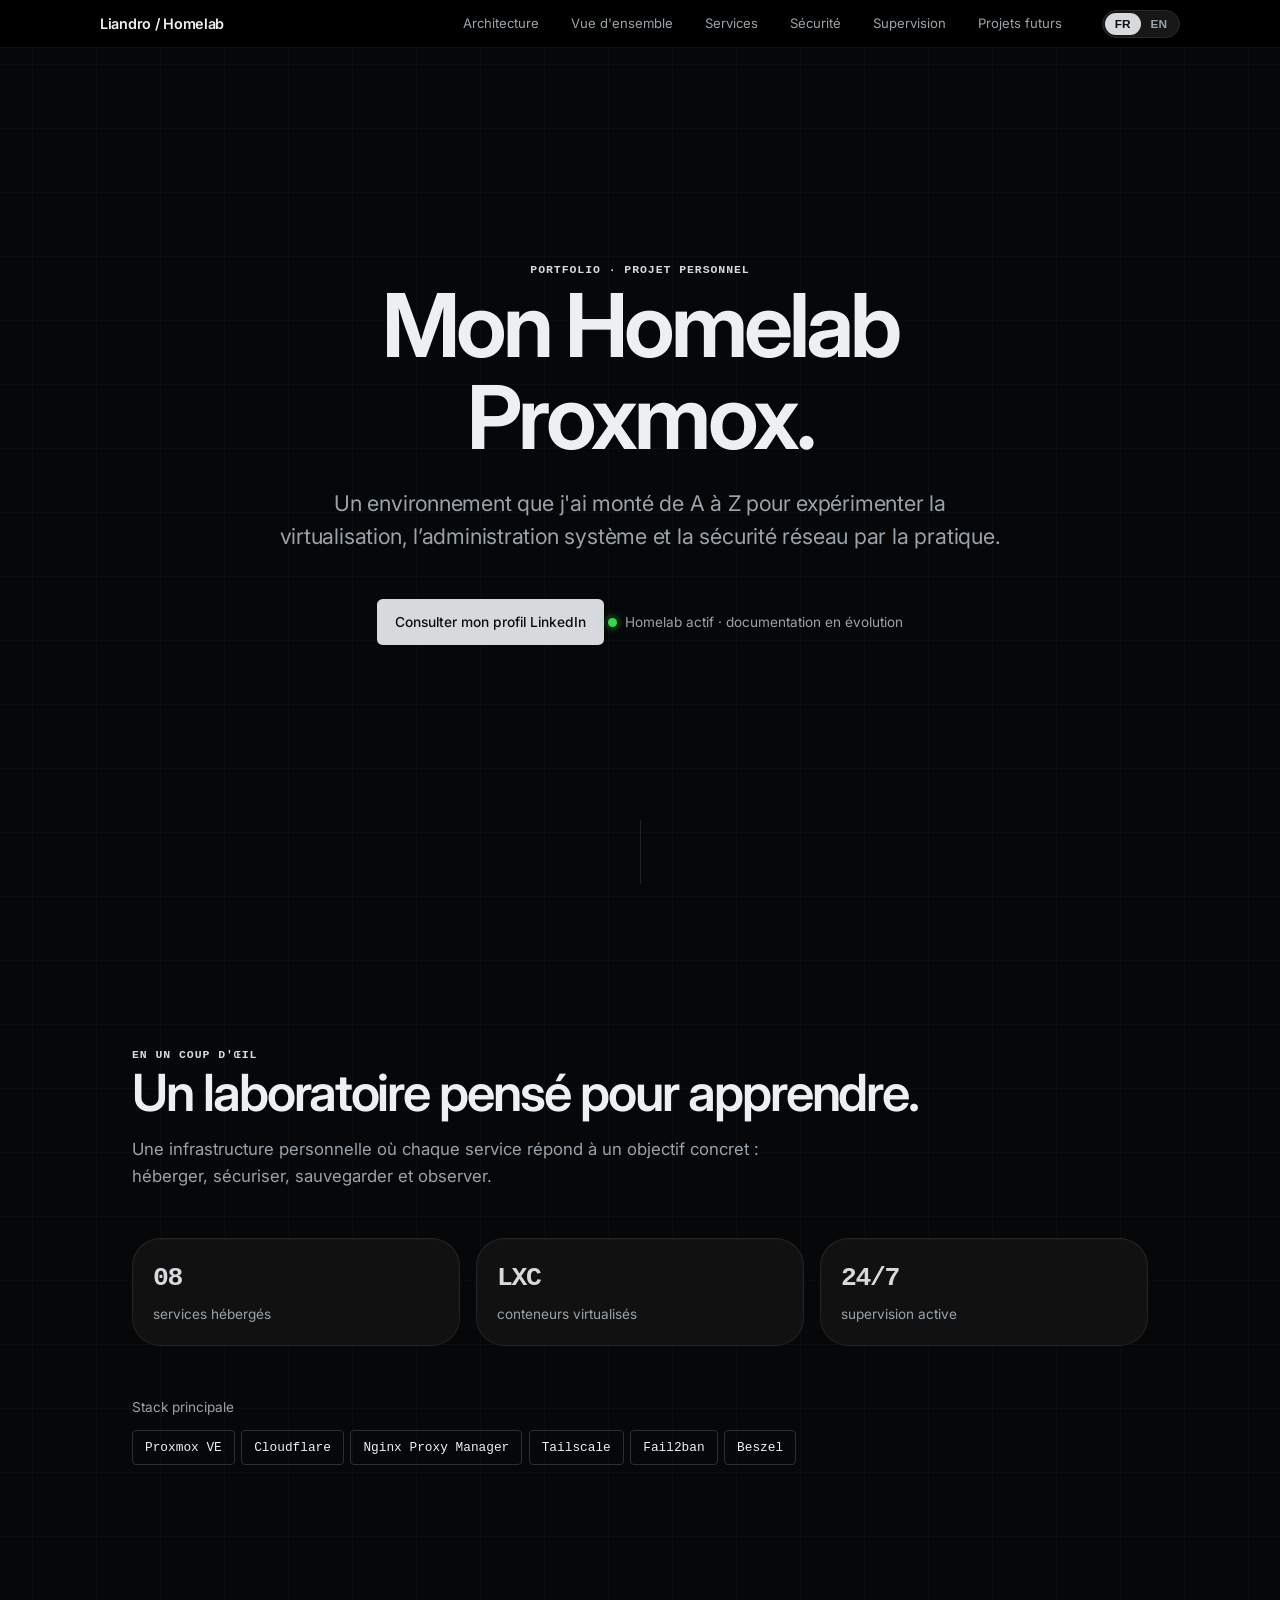
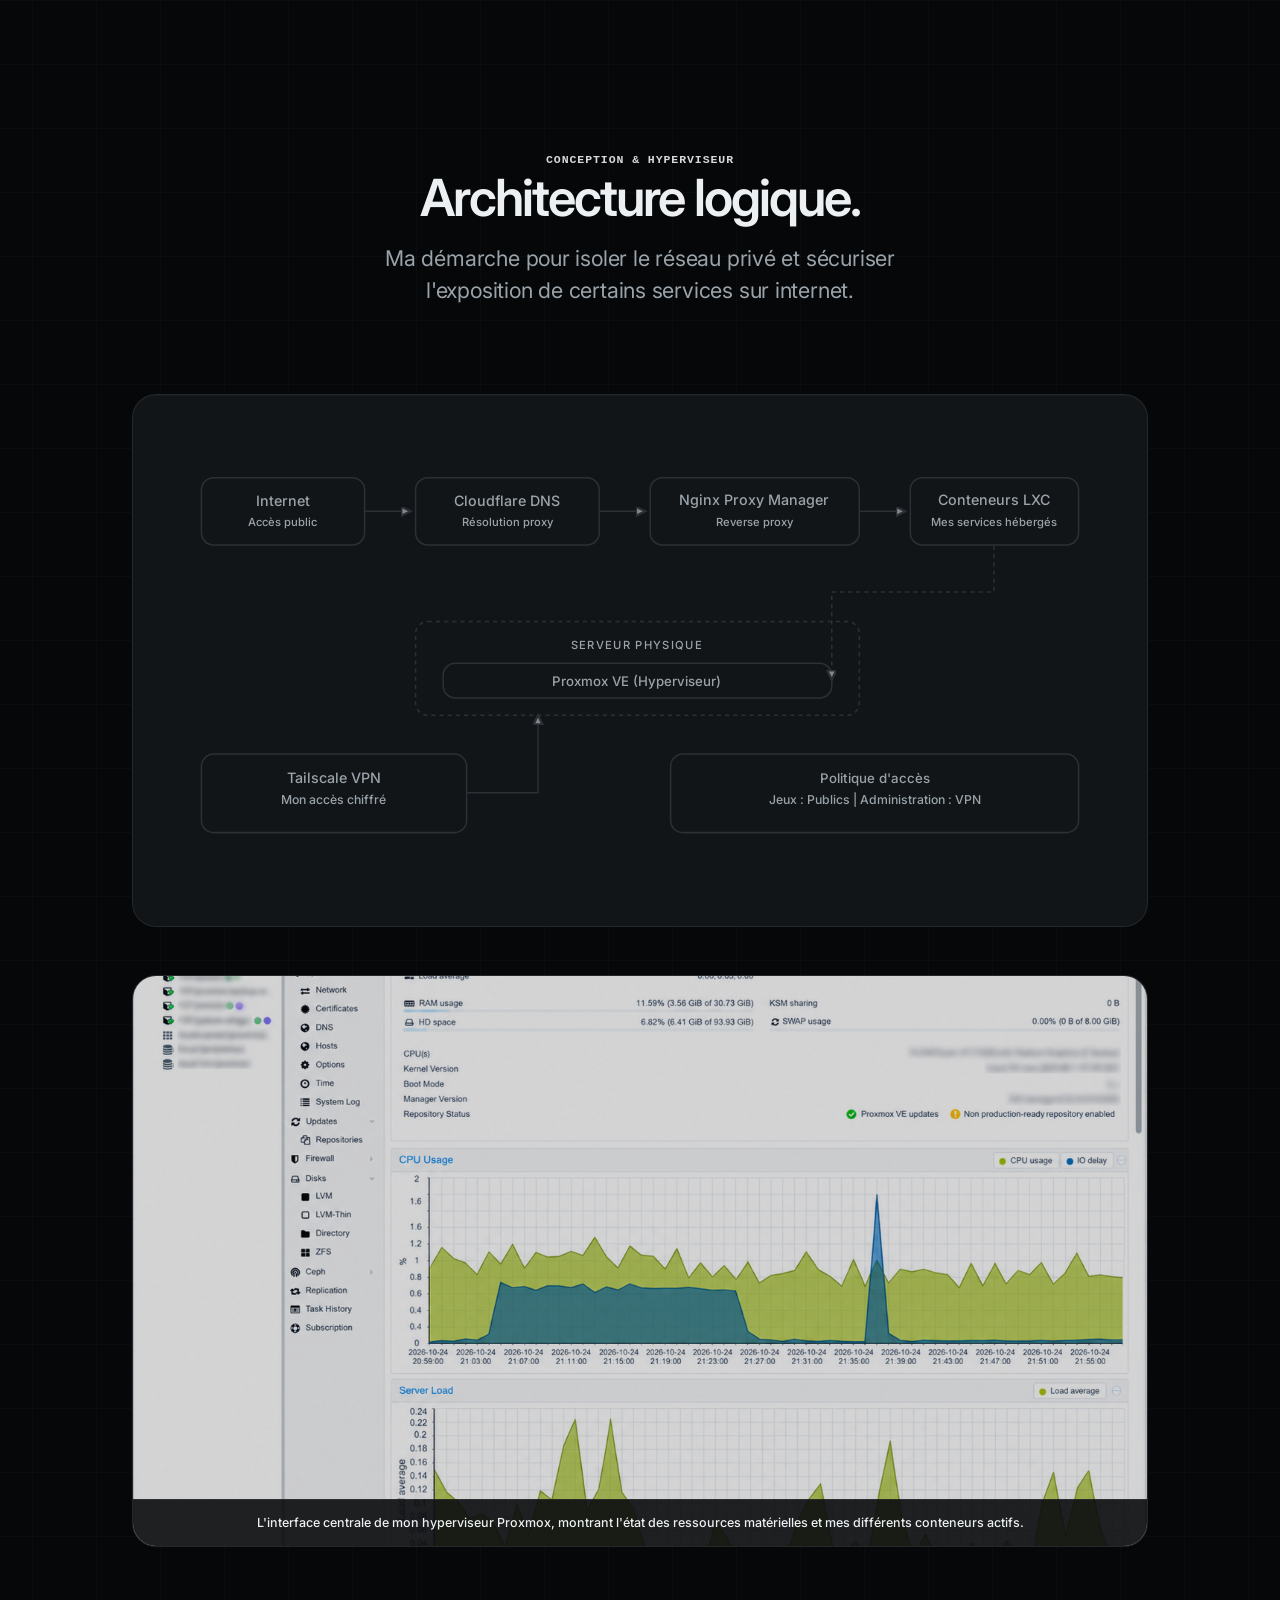
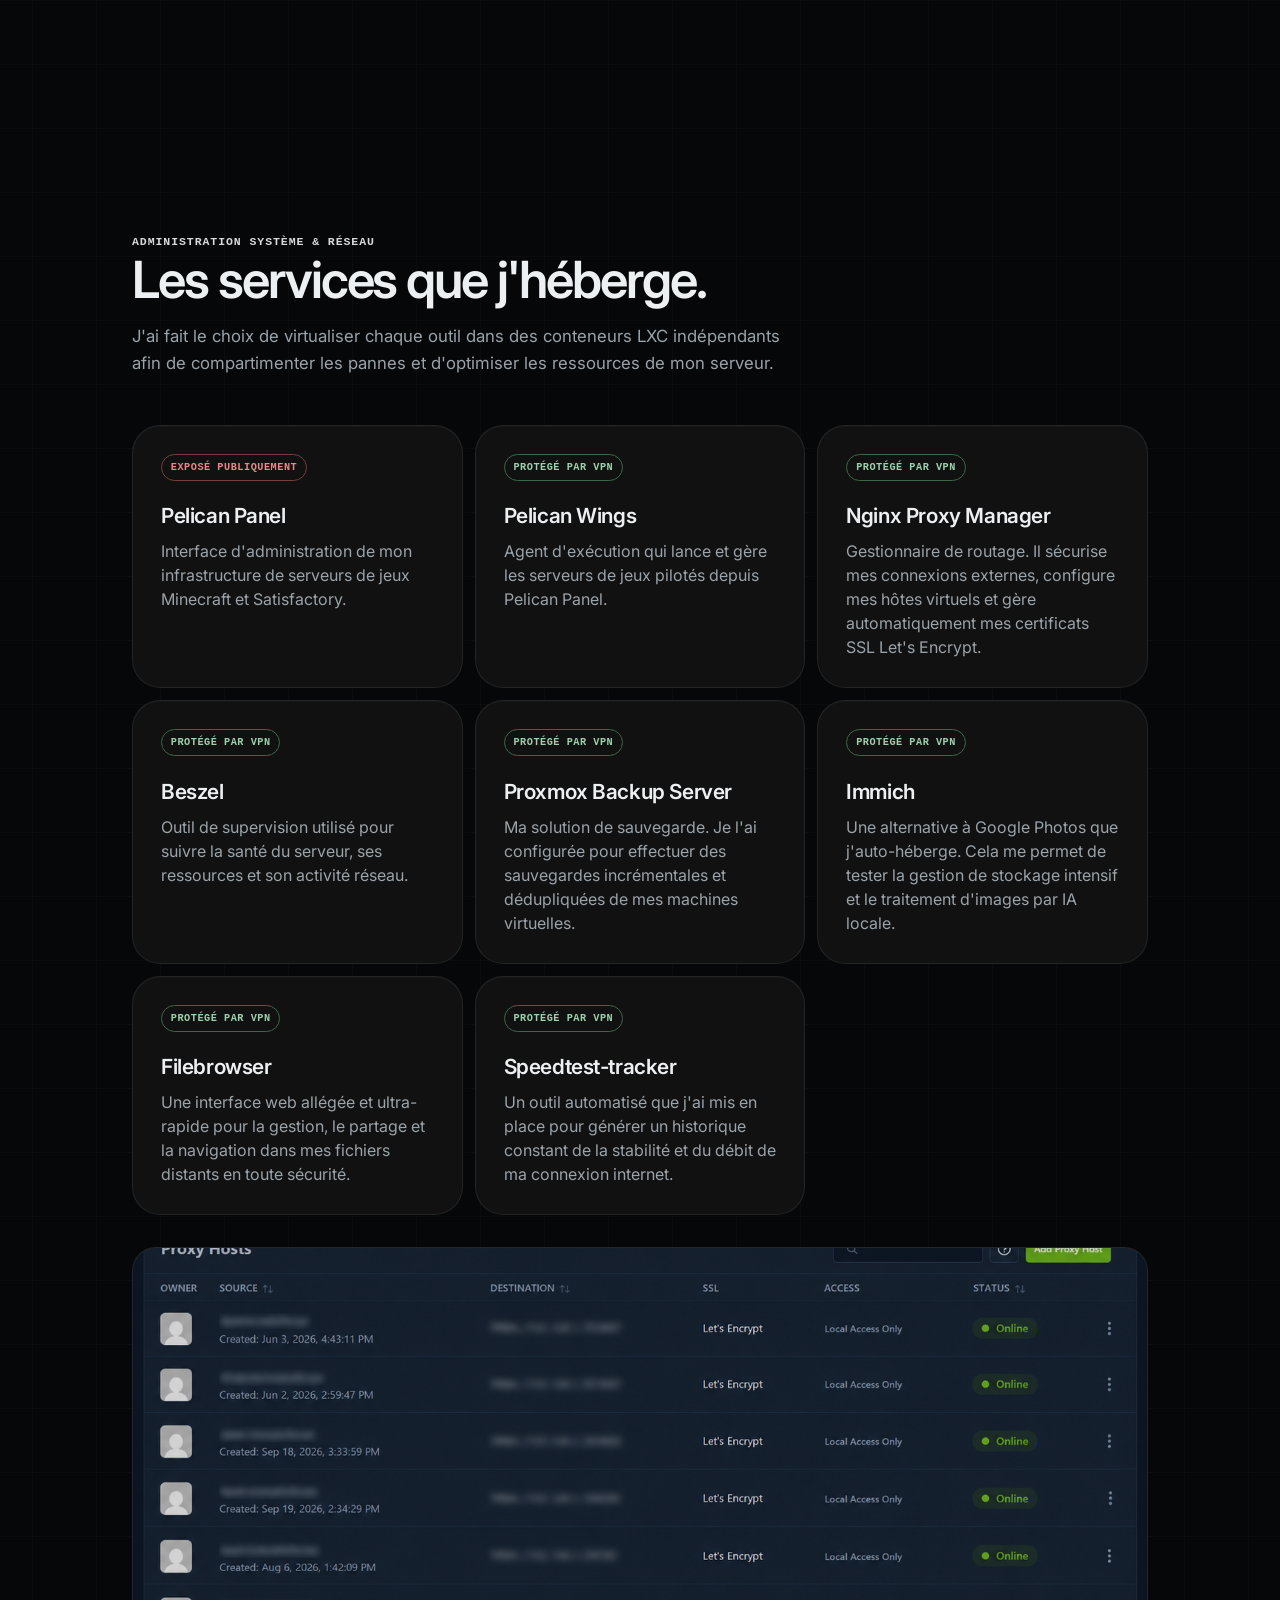
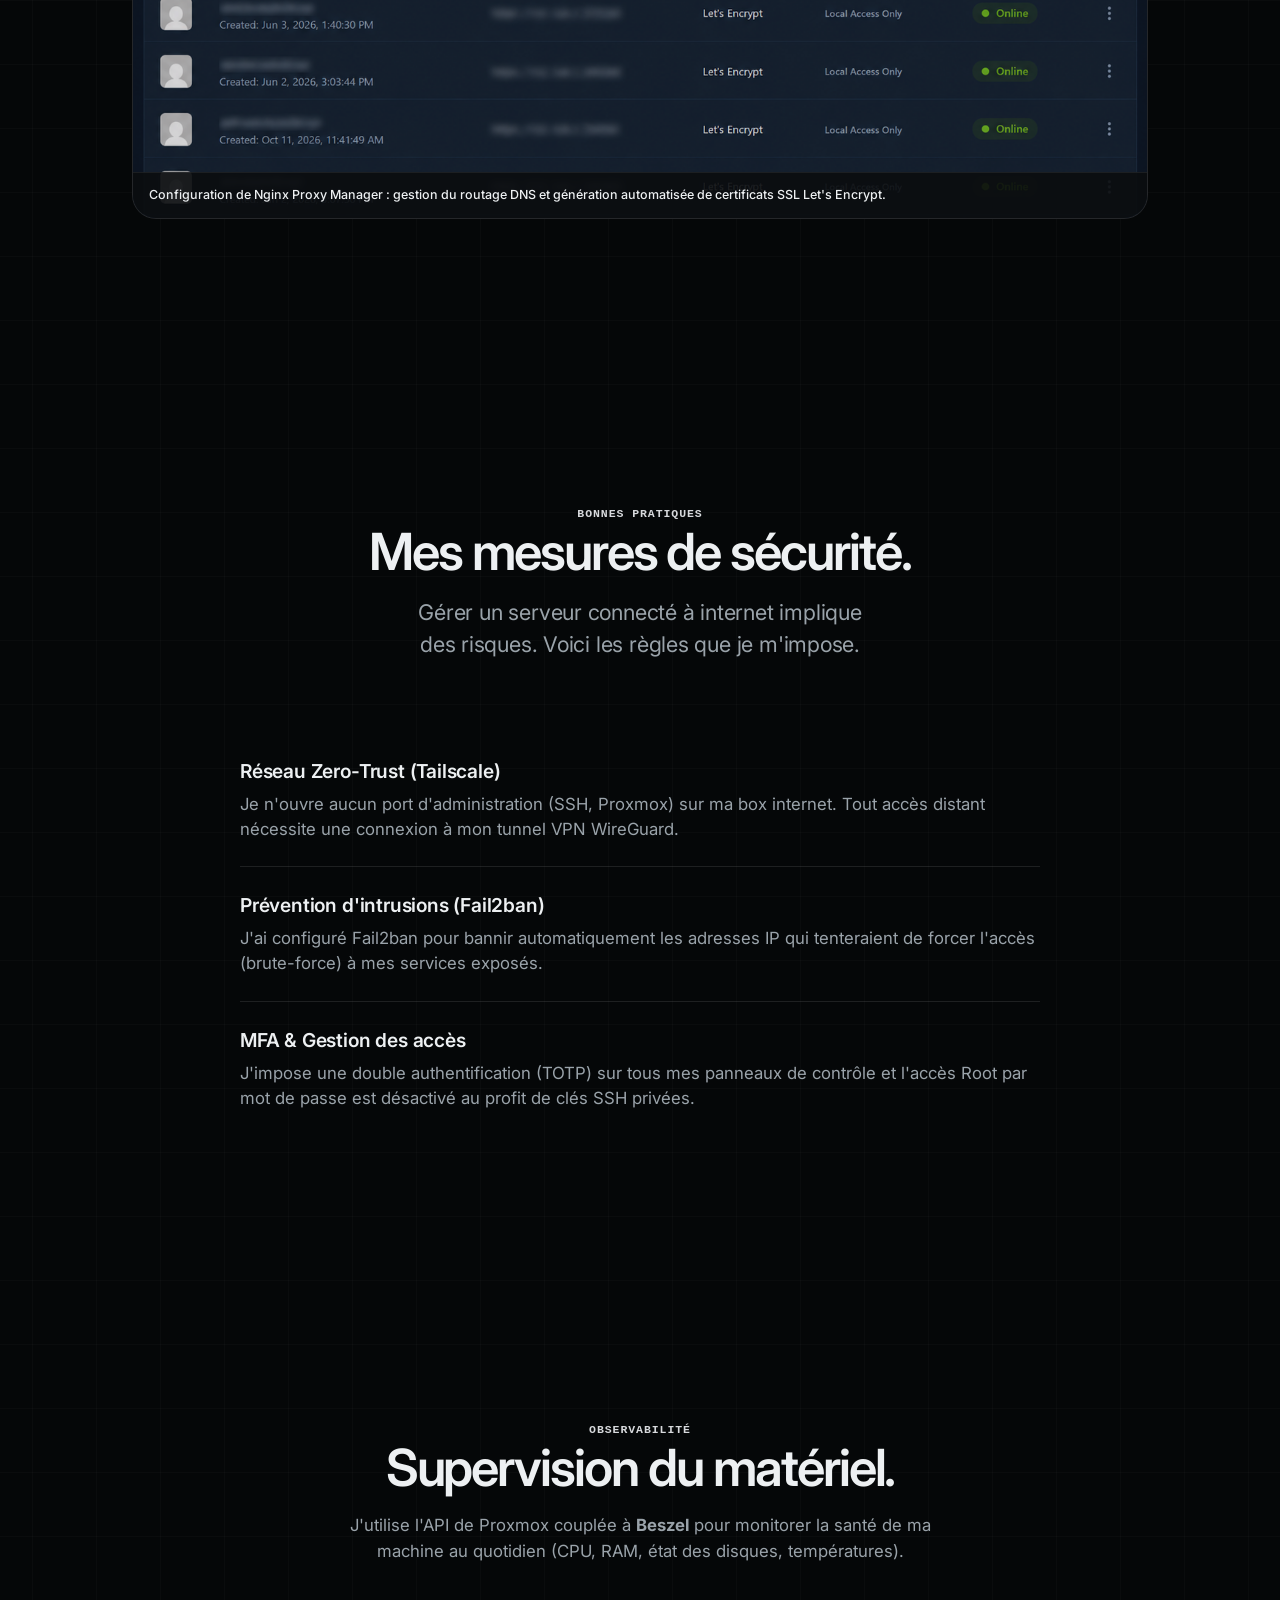
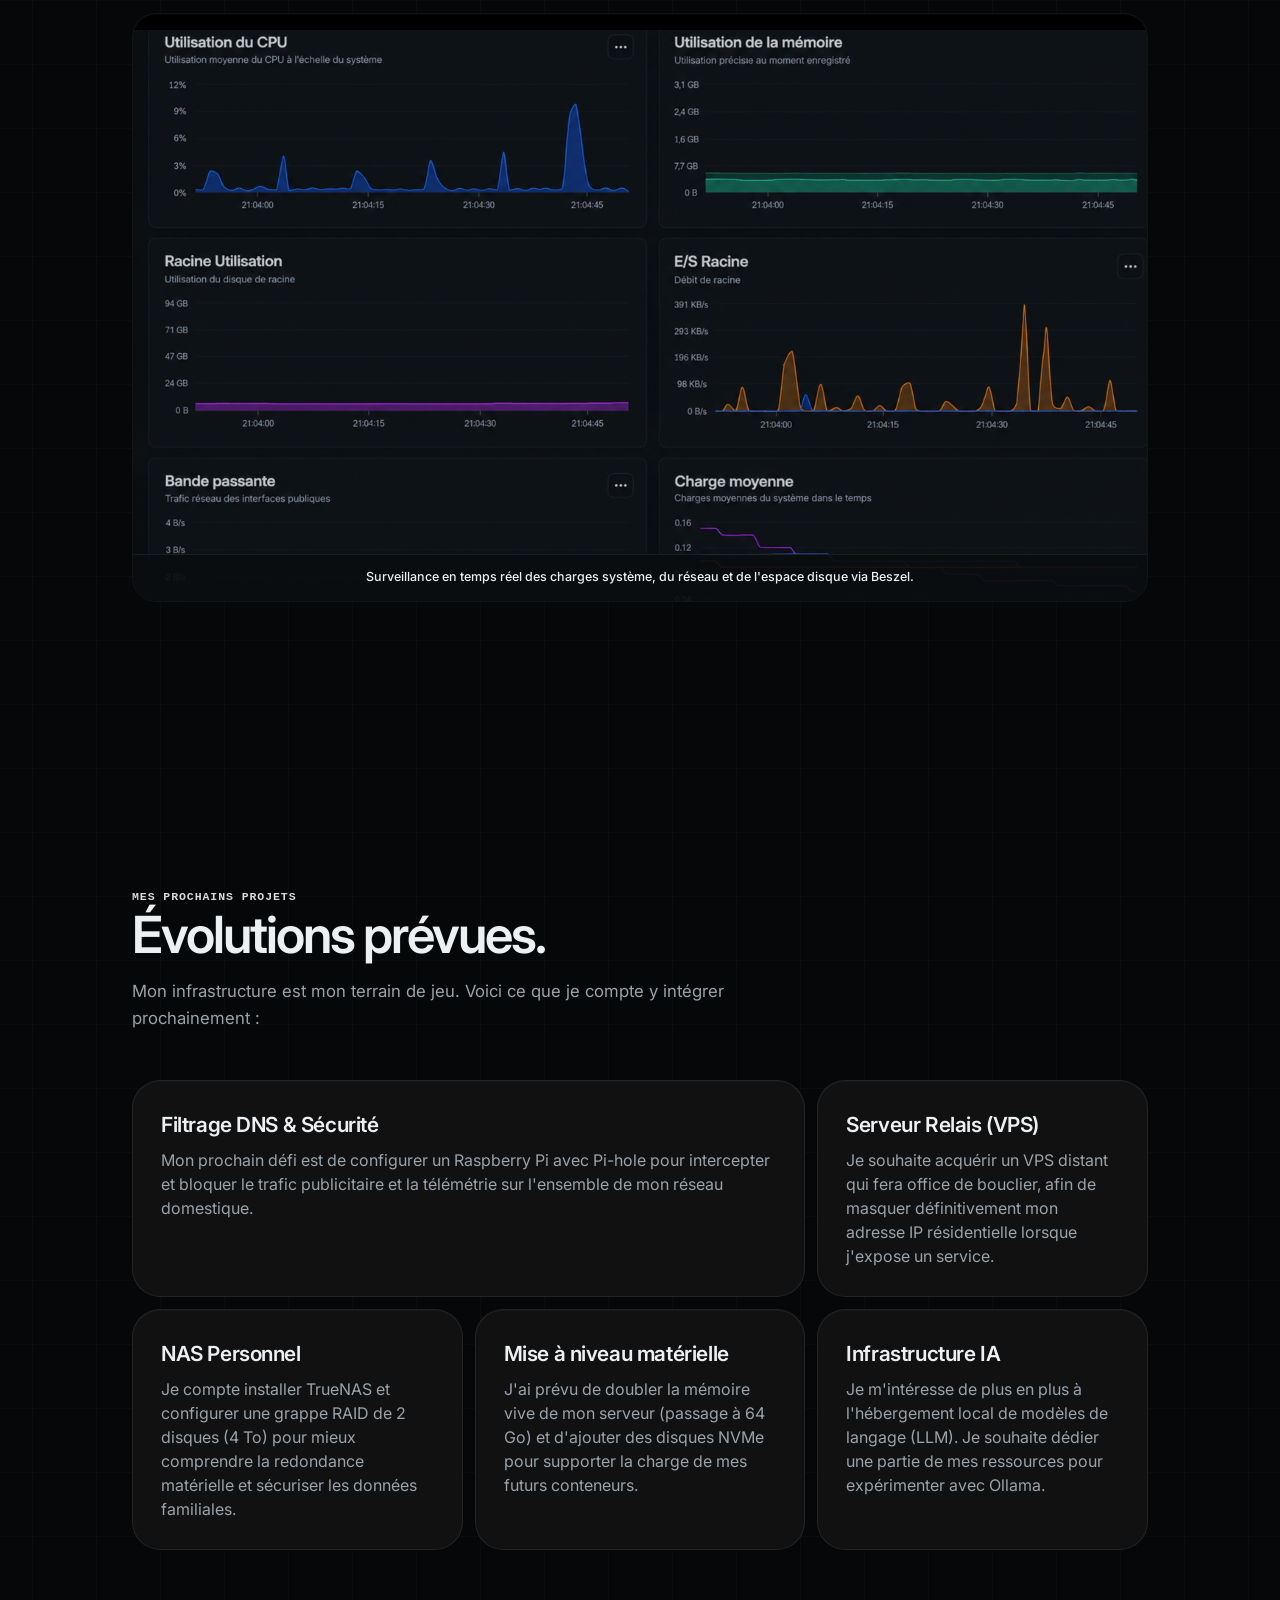
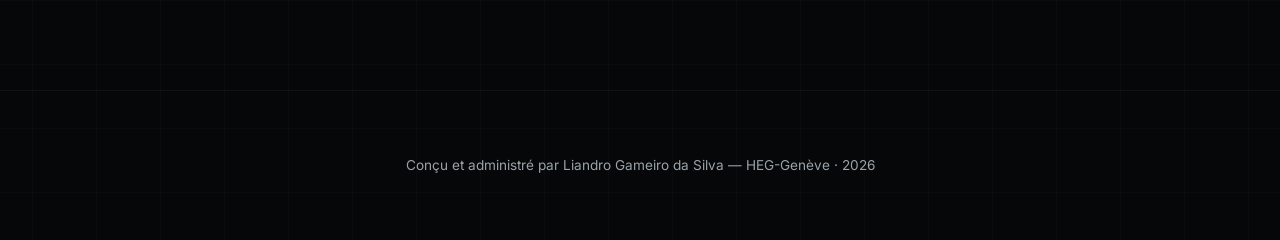
==== index.html @ ce9d047e "v1" ====
<!doctype html>
<html lang="fr" class="scroll-smooth">
<head>
  <meta charset="utf-8">
  <meta name="viewport" content="width=device-width, initial-scale=1">
  <meta name="description" content="Portfolio d'infrastructure IT : présentation de mon homelab Proxmox, de mes services et de mes apprentissages.">
  <meta name="theme-color" content="#08111f">
  <title>Portfolio Homelab - Liandro Gameiro da Silva</title>
  <link rel="preconnect" href="https://fonts.googleapis.com">
  <link rel="preconnect" href="https://fonts.gstatic.com" crossorigin>
  <link href="https://fonts.googleapis.com/css2?family=Inter:wght@300;400;500;600;700&display=swap" rel="stylesheet">
      <link rel="stylesheet" href="assets/css/styles.css">
</head>
<body>

  <a class="skip-link" href="#contenu">Aller au contenu</a>
  <header>
    <nav>
      <a href="#hero" class="brand">Liandro / Homelab</a>
      <div class="nav-links" id="primary-navigation">
        <a href="#architecture" class="nav-link" data-i18n="nav_arch">Architecture</a>
        <a href="#overview" class="nav-link" data-i18n="nav_overview">Vue d'ensemble</a>
        <a href="#services" class="nav-link" data-i18n="nav_services">Services</a>
        <a href="#securite" class="nav-link" data-i18n="nav_security">Sécurité</a>
        <a href="#supervision" class="nav-link" data-i18n="nav_monitoring">Supervision</a>
        <a href="#futur" class="nav-link" data-i18n="nav_future">Projets futurs</a>
      </div>
      <div class="lang-switcher">
        <button class="lang-btn active" type="button" data-lang="fr" aria-pressed="true">FR</button>
        <button class="lang-btn" type="button" data-lang="en" aria-pressed="false">EN</button>
      </div>
      <button class="menu-toggle" type="button" aria-controls="primary-navigation" aria-expanded="false" aria-label="Ouvrir le menu">
        <svg width="20" height="20" viewBox="0 0 24 24" aria-hidden="true"><path d="M4 7h16M4 12h16M4 17h16" fill="none" stroke="currentColor" stroke-width="2" stroke-linecap="round"/></svg>
      </button>
    </nav>
  </header>

  <main id="contenu">
    <!-- HERO -->
    <section id="hero" class="hero-section">
      <div class="reveal">
        <span class="eyebrow" data-i18n="hero_eyebrow">Portfolio · Projet Personnel</span>
        <h1 data-i18n="hero_title">Mon Homelab<br>Proxmox.</h1>
        <p class="lead" data-i18n="hero_lead">Un environnement que j'ai monté de A à Z pour expérimenter la virtualisation, l’administration système et la sécurité réseau par la pratique.</p>
        <a class="btn" href="https://www.linkedin.com/in/lndr/" target="_blank" rel="noopener noreferrer" data-i18n="hero_btn">Consulter mon profil LinkedIn</a>
        <span class="status-line" data-i18n="hero_status">Homelab actif · documentation en évolution</span>
      </div>
    </section>

    <!-- VUE D'ENSEMBLE -->
    <section id="overview" class="section-left overview-section">
      <div class="reveal">
        <span class="eyebrow" data-i18n="overview_eyebrow">En un coup d'œil</span>
        <h2 data-i18n="overview_title">Un laboratoire pensé pour apprendre.</h2>
        <p class="body-text" data-i18n="overview_desc">Une infrastructure personnelle où chaque service répond à un objectif concret : héberger, sécuriser, sauvegarder et observer.</p>
      </div>
      <div class="stats-grid">
        <article class="stat-card reveal">
          <strong>08</strong>
          <span data-i18n="overview_stat_services">services hébergés</span>
        </article>
        <article class="stat-card reveal delay-1">
          <strong>LXC</strong>
          <span data-i18n="overview_stat_virtualization">conteneurs virtualisés</span>
        </article>
        <article class="stat-card reveal delay-2">
          <strong>24/7</strong>
          <span data-i18n="overview_stat_monitoring">supervision active</span>
        </article>
      </div>
      <div class="tech-list reveal">
        <span data-i18n="overview_stack_label">Stack principale</span>
        <div class="tech-pills" aria-label="Technologies utilisées">
          <span>Proxmox VE</span><span>Cloudflare</span><span>Nginx Proxy Manager</span>
          <span>Tailscale</span><span>Fail2ban</span><span>Beszel</span>
        </div>
      </div>
    </section>

    <!-- ARCHITECTURE -->
    <section id="architecture">
      <div class="reveal">
        <span class="eyebrow" data-i18n="arch_eyebrow">Conception & Hyperviseur</span>
        <h2 data-i18n="arch_title">Architecture logique.</h2>
        <p class="lead" data-i18n="arch_lead">Ma démarche pour isoler le réseau privé et sécuriser l'exposition de certains services sur internet.</p>
      </div>

      <!-- Schéma SVG -->
      <div class="media-container arch-svg reveal delay-1">
        <svg viewBox="0 0 900 420" role="img">
          <defs>
            <marker id="arrow" markerWidth="8" markerHeight="8" refX="6" refY="3" orient="auto"><path d="M0,0 L6,3 L0,6 Z" fill="#86868b"/></marker>
          </defs>
          <g font-family="Inter, sans-serif" text-anchor="middle">
            <rect x="20" y="34" width="160" height="66" />
            <text x="100" y="62" font-size="14" fill="#f5f5f7">Internet</text>
            <text x="100" y="81" font-size="11" data-i18n="svg_public_access">Accès public</text>

            <rect x="230" y="34" width="180" height="66" />
            <text x="320" y="62" font-size="14" fill="#f5f5f7">Cloudflare DNS</text>
            <text x="320" y="81" font-size="11" data-i18n="svg_proxy_res">Résolution proxy</text>

            <rect x="460" y="34" width="205" height="66" />
            <text x="562" y="61" font-size="14" fill="#f5f5f7">Nginx Proxy Manager</text>
            <text x="562" y="81" font-size="11">Reverse proxy</text>

            <rect x="715" y="34" width="165" height="66" />
            <text x="797" y="61" font-size="14" fill="#f5f5f7" data-i18n="svg_lxc">Conteneurs LXC</text>
            <text x="797" y="81" font-size="11" data-i18n="svg_hosted_services">Mes services hébergés</text>

            <path d="M180 67 H225" fill="none" marker-end="url(#arrow)"/>
            <path d="M410 67 H455" fill="none" marker-end="url(#arrow)"/>
            <path d="M665 67 H710" fill="none" marker-end="url(#arrow)"/>

            <rect x="230" y="175" width="435" height="92" stroke-dasharray="4 4"/>
            <text x="447" y="202" font-size="11" letter-spacing="1.3" data-i18n="svg_physical_server">SERVEUR PHYSIQUE</text>
            <rect x="257" y="216" width="381" height="34" />
            <text x="447" y="238" font-size="13" fill="#f5f5f7">Proxmox VE (Hyperviseur)</text>

            <path d="M797 101 V146 H638 V232" stroke-dasharray="4 4" fill="none" marker-end="url(#arrow)"/>

            <rect x="20" y="305" width="260" height="77" />
            <text x="150" y="333" font-size="14" fill="#f5f5f7">Tailscale VPN</text>
            <text x="150" y="354" font-size="12" data-i18n="svg_encrypted_access">Mon accès chiffré</text>

            <path d="M280 343 H350 V267" fill="none" marker-end="url(#arrow)"/>

            <rect x="480" y="305" width="400" height="77" />
            <text x="680" y="333" font-size="13" fill="#f5f5f7" data-i18n="svg_access_policy_title">Politique d'accès</text>
            <text x="680" y="354" font-size="12" data-i18n="svg_access_policy_desc">Jeux : Publics | Administration : VPN</text>
          </g>
        </svg>
      </div>

      <!-- Image Proxmox -->
      <div class="media-container reveal delay-2">
        <img src="assets/images/pve_dashboard.png" alt="Interface de gestion Proxmox VE" id="img-pve-alt" loading="lazy" decoding="async">
        <div class="image-caption" data-i18n="pve_caption">L'interface centrale de mon hyperviseur Proxmox, montrant l'état des ressources matérielles et mes différents conteneurs actifs.</div>
      </div>
    </section>

    <!-- SERVICES -->
    <section id="services" class="section-left">
      <div class="reveal">
        <span class="eyebrow" data-i18n="services_eyebrow">Administration système & Réseau</span>
        <h2 data-i18n="services_title">Les services que j'héberge.</h2>
        <p class="body-text" data-i18n="services_desc">J'ai fait le choix de virtualiser chaque outil dans des conteneurs LXC indépendants afin de compartimenter les pannes et d'optimiser les ressources de mon serveur.</p>
      </div>

      <div class="bento-grid">
        <div class="bento-card reveal">
          <span class="tag red" data-i18n="tag_public">Exposé publiquement</span>
          <h3>Pelican Panel</h3>
          <p data-i18n="pelican_panel_desc">Interface d'administration de mon infrastructure de serveurs de jeux Minecraft et Satisfactory.</p>
        </div>
        <div class="bento-card reveal delay-1">
          <span class="tag green" data-i18n="tag_vpn">Protégé par VPN</span>
          <h3>Pelican Wings</h3>
          <p data-i18n="pelican_wings_desc">Agent d'exécution qui lance et gère les serveurs de jeux pilotés depuis Pelican Panel.</p>
        </div>
        <div class="bento-card reveal delay-2">
          <span class="tag green" data-i18n="tag_vpn">Protégé par VPN</span>
          <h3>Nginx Proxy Manager</h3>
          <p data-i18n="npm_desc">Gestionnaire de routage. Il sécurise mes connexions externes, configure mes hôtes virtuels et gère automatiquement mes certificats SSL Let's Encrypt.</p>
        </div>
        <div class="bento-card reveal">
          <span class="tag green" data-i18n="tag_vpn">Protégé par VPN</span>
          <h3>Beszel</h3>
          <p data-i18n="beszel_desc">Outil de supervision utilisé pour suivre la santé du serveur, ses ressources et son activité réseau.</p>
        </div>
        <div class="bento-card reveal delay-1">
          <span class="tag green" data-i18n="tag_vpn">Protégé par VPN</span>
          <h3>Proxmox Backup Server</h3>
          <p data-i18n="pbs_desc">Ma solution de sauvegarde. Je l'ai configurée pour effectuer des sauvegardes incrémentales et dédupliquées de mes machines virtuelles.</p>
        </div>
        <div class="bento-card reveal delay-2">
          <span class="tag green" data-i18n="tag_vpn">Protégé par VPN</span>
          <h3>Immich</h3>
          <p data-i18n="immich_desc">Une alternative à Google Photos que j'auto-héberge. Cela me permet de tester la gestion de stockage intensif et le traitement d'images par IA locale.</p>
        </div>
        <div class="bento-card reveal delay-1">
          <span class="tag green" data-i18n="tag_vpn">Protégé par VPN</span>
          <h3>Filebrowser</h3>
          <p data-i18n="filebrowser_desc">Une interface web allégée et ultra-rapide pour la gestion, le partage et la navigation dans mes fichiers distants en toute sécurité.</p>
        </div>
        <div class="bento-card reveal delay-2">
          <span class="tag green" data-i18n="tag_vpn">Protégé par VPN</span>
          <h3>Speedtest-tracker</h3>
          <p data-i18n="speedtest_desc">Un outil automatisé que j'ai mis en place pour générer un historique constant de la stabilité et du débit de ma connexion internet.</p>
        </div>
      </div>

      <!-- Image NPM (Réseau) -->
      <div class="media-container npm-media reveal">
        <img src="assets/images/npm_dashboard.png" alt="Tableau de bord Nginx Proxy Manager" id="img-npm-alt" loading="lazy" decoding="async">
        <div class="image-caption" data-i18n="npm_caption">Configuration de Nginx Proxy Manager : gestion du routage DNS et génération automatisée de certificats SSL Let's Encrypt.</div>
      </div>
    </section>

    <!-- SÉCURITÉ -->
    <section id="securite">
      <div class="reveal">
        <span class="eyebrow" data-i18n="sec_eyebrow">Bonnes pratiques</span>
        <h2 data-i18n="sec_title">Mes mesures de sécurité.</h2>
        <p class="lead" data-i18n="sec_lead">Gérer un serveur connecté à internet implique des risques. Voici les règles que je m'impose.</p>
      </div>

      <ul class="clean-list reveal delay-1">
        <li>
          <strong data-i18n="sec_zt_title">Réseau Zero-Trust (Tailscale)</strong>
          <span data-i18n="sec_zt_desc">Je n'ouvre aucun port d'administration (SSH, Proxmox) sur ma box internet. Tout accès distant nécessite une connexion à mon tunnel VPN WireGuard.</span>
        </li>
        <li>
          <strong data-i18n="sec_f2b_title">Prévention d'intrusions (Fail2ban)</strong>
          <span data-i18n="sec_f2b_desc">J'ai configuré Fail2ban pour bannir automatiquement les adresses IP qui tenteraient de forcer l'accès (brute-force) à mes services exposés.</span>
        </li>
        <li>
          <strong data-i18n="sec_mfa_title">MFA & Gestion des accès</strong>
          <span data-i18n="sec_mfa_desc">J'impose une double authentification (TOTP) sur tous mes panneaux de contrôle et l'accès Root par mot de passe est désactivé au profit de clés SSH privées.</span>
        </li>
      </ul>
    </section>

    <!-- SUPERVISION -->
    <section id="supervision">
      <div class="reveal">
        <span class="eyebrow" data-i18n="mon_eyebrow">Observabilité</span>
        <h2 data-i18n="mon_title">Supervision du matériel.</h2>
        <p class="body-text" data-i18n="mon_desc">J'utilise l'API de Proxmox couplée à <strong>Beszel</strong> pour monitorer la santé de ma machine au quotidien (CPU, RAM, état des disques, températures).</p>
      </div>

      <!-- Image Beszel -->
      <div class="media-container monitoring-media reveal delay-1">
        <img src="assets/images/monitor_dashboard.png" alt="Tableau de bord de monitoring Beszel" id="img-beszel-alt" loading="lazy" decoding="async">
        <div class="image-caption" data-i18n="mon_caption">Surveillance en temps réel des charges système, du réseau et de l'espace disque via Beszel.</div>
      </div>
    </section>

    <!-- FUTUR & APPRENTISSAGES -->
    <section id="futur" class="section-left">
      <div class="reveal">
        <span class="eyebrow" data-i18n="fut_eyebrow">Mes prochains projets</span>
        <h2 data-i18n="fut_title">Évolutions prévues.</h2>
        <p class="body-text" data-i18n="fut_desc">Mon infrastructure est mon terrain de jeu. Voici ce que je compte y intégrer prochainement :</p>
      </div>

      <div class="bento-grid">
        <div class="bento-card wide reveal">
          <h3 data-i18n="fut_pihole_title">Filtrage DNS & Sécurité</h3>
          <p data-i18n="fut_pihole_desc">Mon prochain défi est de configurer un Raspberry Pi avec Pi-hole pour intercepter et bloquer le trafic publicitaire et la télémétrie sur l'ensemble de mon réseau domestique.</p>
        </div>
        <div class="bento-card reveal delay-1">
          <h3 data-i18n="fut_vps_title">Serveur Relais (VPS)</h3>
          <p data-i18n="fut_vps_desc">Je souhaite acquérir un VPS distant qui fera office de bouclier, afin de masquer définitivement mon adresse IP résidentielle lorsque j'expose un service.</p>
        </div>
        <div class="bento-card reveal delay-2">
          <h3 data-i18n="fut_nas_title">NAS Personnel</h3>
          <p data-i18n="fut_nas_desc">Je compte installer TrueNAS et configurer une grappe RAID de 2 disques (4 To) pour mieux comprendre la redondance matérielle et sécuriser les données familiales.</p>
        </div>
        <div class="bento-card reveal">
          <h3 data-i18n="fut_hw_title">Mise à niveau matérielle</h3>
          <p data-i18n="fut_hw_desc">J'ai prévu de doubler la mémoire vive de mon serveur (passage à 64 Go) et d'ajouter des disques NVMe pour supporter la charge de mes futurs conteneurs.</p>
        </div>
        <div class="bento-card reveal delay-1">
          <h3 data-i18n="fut_ai_title">Infrastructure IA</h3>
          <p data-i18n="fut_ai_desc">Je m'intéresse de plus en plus à l'hébergement local de modèles de langage (LLM). Je souhaite dédier une partie de mes ressources pour expérimenter avec Ollama.</p>
        </div>
      </div>

    </section>
  </main>

  <footer>
    <p><span data-i18n="footer_text">Conçu et administré par Liandro Gameiro da Silva — HEG-Genève</span> · <span id="year">2026</span></p>
  </footer>
  <a class="back-to-top" href="#hero" aria-label="Retour en haut">↑</a>

  <!-- Script pour les animations au scroll et la traduction -->
    <script src="assets/js/script.js" defer></script>
</body>
</html>
---- assets/css/styles.css ----
:root {
  --bg: #0b0d0f;
  --surface: #121518;
  --surface-hover: #171b1f;
  --text-main: #edf0f2;
  --text-muted: #9aa3aa;
  --border: #2a3035;
  --accent: #d7d9dc;
  --accent-soft: rgba(255, 255, 255, 0.08);
    }

    * { box-sizing: border-box; margin: 0; padding: 0; }

    html {
      scroll-behavior: smooth;
      background-color: var(--bg);
    }

    body {
      background: var(--bg);
      color: var(--text-main);
      font-family: 'Inter', -apple-system, BlinkMacSystemFont, "Segoe UI", Roboto, Helvetica, Arial, sans-serif;
      line-height: 1.5;
      -webkit-font-smoothing: antialiased;
      -moz-osx-font-smoothing: grayscale;
      overflow-x: hidden;
    }

    /* Utilitaires d'animation au scroll */
    .reveal {
      opacity: 0;
      transform: translateY(40px);
      transition: all 1s cubic-bezier(0.16, 1, 0.3, 1);
    }
    .reveal.active {
      opacity: 1;
      transform: translateY(0);
    }
    .delay-1 { transition-delay: 0.1s; }
    .delay-2 { transition-delay: 0.2s; }
    @media (prefers-reduced-motion: reduce) {
      html { scroll-behavior: auto; }
      .reveal { opacity: 1; transform: none; transition: none; }
      *, *::before, *::after { animation-duration: 0.01ms !important; transition-duration: 0.01ms !important; }
    }

    .skip-link {
      position: fixed;
      left: 1rem;
      top: -4rem;
      z-index: 200;
      padding: 0.7rem 1rem;
      color: var(--bg);
      background: var(--accent);
      border-radius: 0.5rem;
      transition: top 0.2s ease;
    }
    .skip-link:focus { top: 1rem; }

    /* Navigation Glassmorphism */
    header {
      position: fixed;
      top: 0;
      left: 0;
      right: 0;
      height: 60px;
      background: rgba(0, 0, 0, 0.7);
      backdrop-filter: blur(20px);
      -webkit-backdrop-filter: blur(20px);
      border-bottom: 1px solid rgba(255,255,255,0.05);
      z-index: 100;
      display: flex;
      justify-content: center;
      align-items: center;
    }

    nav {
      display: flex;
      align-items: center;
      gap: 2rem;
      max-width: 1080px;
      width: 100%;
      padding: 0 2rem;
    }

    .brand {
      color: var(--text-main);
      font-weight: 600;
      font-size: 0.9rem;
      text-decoration: none;
      margin-right: auto;
      letter-spacing: -0.01em;
    }

    .nav-links {
      display: flex;
      gap: 2rem;
      align-items: center;
    }

    nav a.nav-link {
      color: var(--text-muted);
      text-decoration: none;
      font-size: 0.85rem;
      font-weight: 400;
      transition: color 0.3s ease;
    }

    nav a.nav-link:hover, nav a.nav-link.active {
      color: var(--accent);
    }

    .menu-toggle {
      display: none;
      border: 1px solid var(--border);
      background: transparent;
      color: var(--text-main);
      border-radius: 0.5rem;
      padding: 0.45rem 0.65rem;
      cursor: pointer;
    }
    .menu-toggle svg { display: block; }

    /* Sélecteur de langue */
    .lang-switcher {
      display: flex;
      align-items: center;
      background: rgba(255, 255, 255, 0.08);
      border: 1px solid rgba(255, 255, 255, 0.1);
      border-radius: 20px;
      padding: 2px;
      margin-left: 0.5rem;
    }

    .lang-btn {
      background: none;
      border: none;
      color: var(--text-muted);
      padding: 4px 10px;
      font-size: 0.75rem;
      font-weight: 600;
      cursor: pointer;
      border-radius: 16px;
      transition: all 0.2s ease;
    }

    .lang-btn.active {
      background: var(--text-main);
      color: var(--bg);
    }

    /* Layout Sections */
    section {
      padding: 140px 2rem;
      max-width: 1080px;
      margin: 0 auto;
      display: flex;
      flex-direction: column;
      align-items: center;
      text-align: center;
    }

    .section-left {
      align-items: flex-start;
      text-align: left;
    }

    /* Typography Apple Style */
    h1 {
      font-size: clamp(3rem, 7vw, 5.5rem);
      font-weight: 700;
      letter-spacing: -0.05em;
      line-height: 1.05;
      margin-bottom: 1.5rem;
      background: linear-gradient(180deg, #ffffff 0%, #a1a1a6 100%);
      -webkit-background-clip: text;
      -webkit-text-fill-color: transparent;
      text-wrap: balance;
    }

    h2 {
      font-size: clamp(2rem, 5vw, 3.2rem);
      font-weight: 600;
      letter-spacing: -0.04em;
      line-height: 1.1;
      margin-bottom: 1rem;
      text-wrap: balance;
    }

    .eyebrow {
      font-size: 0.85rem;
      font-weight: 600;
      text-transform: uppercase;
      letter-spacing: 0.1em;
      color: var(--text-muted);
      margin-bottom: 1rem;
    }

    p.lead {
      font-size: clamp(1.1rem, 2vw, 1.35rem);
      color: var(--text-muted);
      font-weight: 400;
      max-width: 800px;
      letter-spacing: -0.01em;
      line-height: 1.5;
      margin-bottom: 2.5rem;
      text-wrap: balance;
    }

    p.body-text {
      color: var(--text-muted);
      font-size: 1.05rem;
      max-width: 650px;
      line-height: 1.6;
    }

    /* Boutons */
    .btn {
      display: inline-flex;
      align-items: center;
      justify-content: center;
      padding: 1rem 2rem;
      background: var(--text-main);
      color: var(--bg);
      text-decoration: none;
      border-radius: 999px;
      font-weight: 500;
      font-size: 0.95rem;
      transition: transform 0.2s ease, opacity 0.2s ease;
    }

    .btn:hover {
      transform: translateY(-2px);
      box-shadow: 0 0.75rem 2rem rgba(101, 216, 255, 0.18);
    }
    .btn:focus-visible, .lang-btn:focus-visible, .menu-toggle:focus-visible, nav a:focus-visible {
      outline: 2px solid var(--accent);
      outline-offset: 3px;
    }

    /* Bento Box Grid */
    .bento-grid {
      display: grid;
      grid-template-columns: repeat(auto-fit, minmax(300px, 1fr));
      gap: 1.5rem;
      width: 100%;
      margin-top: 3rem;
    }

    .bento-card {
      background: var(--surface);
      border-radius: 28px;
      padding: 2.5rem;
      border: 1px solid rgba(255,255,255,0.03);
      text-align: left;
      transition: background 0.3s ease;
      display: flex;
      flex-direction: column;
    }

    .bento-card:hover {
      background: var(--surface-hover);
      border-color: rgba(101, 216, 255, 0.25);
      transform: translateY(-4px);
    }
    .bento-card { transition: background 0.3s ease, border-color 0.3s ease, transform 0.3s ease; }

    @media (min-width: 768px) {
      .bento-card.wide { grid-column: span 2; }
    }

    .bento-card h3 {
      font-size: 1.3rem;
      font-weight: 600;
      letter-spacing: -0.02em;
      margin-bottom: 0.5rem;
      color: var(--text-main);
    }

    .bento-card p {
      color: var(--text-muted);
      font-size: 1rem;
      line-height: 1.5;
    }

    .tag {
      display: inline-block;
      font-size: 0.7rem;
      font-weight: 600;
      text-transform: uppercase;
      letter-spacing: 0.05em;
      padding: 0.35rem 0.8rem;
      border-radius: 20px;
      background: rgba(255,255,255,0.1);
      color: var(--text-main);
      margin-bottom: 1.2rem;
      align-self: flex-start;
    }

    .tag.red { background: rgba(255, 59, 48, 0.15); color: #ff453a; }
    .tag.green { background: rgba(48, 209, 88, 0.15); color: #32d74b; }

    /* Images & SVG */
    .media-container {
      width: 100%;
      border-radius: 24px;
      overflow: hidden;
      border: 1px solid rgba(255,255,255,0.05);
      margin-top: 3rem;
      background: var(--surface);
      position: relative;
    }

    .media-container img {
      width: 100%;
      height: auto;
      display: block;
      opacity: 0.6;
      transition: opacity 0.5s ease;
    }

    .media-container:hover img { opacity: 1; }

    .image-caption {
      position: absolute;
      bottom: 0;
      left: 0;
      right: 0;
      padding: 1.5rem;
      background: linear-gradient(to top, rgba(0,0,0,0.9), transparent);
      color: var(--text-main);
      font-size: 0.9rem;
      font-weight: 500;
      opacity: 0;
      transition: opacity 0.3s ease;
    }

    .media-container:hover .image-caption {
      opacity: 1;
    }

    .arch-svg { padding: 3rem; }
    .arch-svg text { fill: var(--text-muted); font-weight: 500; }
    .arch-svg rect { fill: transparent; stroke: var(--border); stroke-width: 1.5; rx: 12px; }
    .arch-svg path { stroke: var(--border); stroke-width: 1.5; }

    /* Listes Minimalistes */
    ul.clean-list {
      list-style: none;
      width: 100%;
      max-width: 800px;
      margin-top: 2rem;
      text-align: left;
    }

    ul.clean-list li {
      padding: 1.5rem 0;
      border-bottom: 1px solid rgba(255,255,255,0.1);
      display: flex;
      flex-direction: column;
      gap: 0.4rem;
    }

    ul.clean-list li:last-child { border-bottom: none; }

    ul.clean-list li strong {
      font-size: 1.2rem;
      font-weight: 600;
      color: var(--text-main);
      letter-spacing: -0.01em;
    }

    ul.clean-list li span {
      color: var(--text-muted);
      font-size: 1.05rem;
    }

    footer {
      padding: 4rem 2rem;
      text-align: center;
      border-top: 1px solid rgba(255,255,255,0.05);
      color: var(--text-muted);
      font-size: 0.85rem;
    }

    .hero-section {
      min-height: 100vh;
      justify-content: center;
      position: relative;
    }
    .hero-section::after {
      content: "";
      width: 1px;
      height: 4rem;
      position: absolute;
      bottom: 1rem;
      background: linear-gradient(var(--accent), transparent);
      opacity: 0.7;
    }
    .media-container img { aspect-ratio: 16 / 9; object-fit: cover; }
    .monitoring-media { background: #000; padding-top: 1rem; }
    .npm-media { margin-top: 2rem; }
    .overview-section { gap: 2rem; }
    .stats-grid {
      display: grid;
      grid-template-columns: repeat(3, 1fr);
      gap: 1rem;
      width: 100%;
      margin-top: 1rem;
    }
    .stat-card {
      padding: 1.5rem;
      background: linear-gradient(145deg, rgba(101, 216, 255, 0.1), var(--surface));
      border: 1px solid var(--border);
      border-radius: 1.25rem;
      display: flex;
      flex-direction: column;
      gap: 0.35rem;
    }
    .stat-card strong { color: var(--accent); font-size: 2rem; letter-spacing: -0.05em; }
    .stat-card span, .tech-list > span { color: var(--text-muted); font-size: 0.85rem; }
    .tech-list { width: 100%; margin-top: 1rem; }
    .tech-pills { display: flex; flex-wrap: wrap; gap: 0.55rem; margin-top: 0.75rem; }
    .tech-pills span {
      padding: 0.45rem 0.75rem;
      color: var(--text-main);
      border: 1px solid var(--border);
      background: rgba(255,255,255,0.04);
      border-radius: 999px;
      font-size: 0.8rem;
    }
    .back-to-top {
      position: fixed;
      right: 1.25rem;
      bottom: 1.25rem;
      z-index: 20;
      width: 2.75rem;
      height: 2.75rem;
      display: grid;
      place-items: center;
      color: var(--bg);
      background: var(--accent);
      border-radius: 50%;
      text-decoration: none;
      font-size: 1.35rem;
      opacity: 0;
      transform: translateY(0.75rem);
      pointer-events: none;
      transition: opacity 0.2s ease, transform 0.2s ease;
    }
    .back-to-top.is-visible { opacity: 1; transform: translateY(0); pointer-events: auto; }
    .status-line {
      display: inline-flex;
      align-items: center;
      gap: 0.5rem;
      color: var(--text-muted);
      font-size: 0.85rem;
      margin-top: 1.25rem;
    }
    .status-line::before {
      content: "";
      width: 0.55rem;
      height: 0.55rem;
      background: #32d74b;
      border-radius: 50%;
      box-shadow: 0 0 0 0.25rem rgba(50, 215, 75, 0.12);
    }

    @media (max-width: 768px) {
      .menu-toggle { display: inline-flex; }
      .nav-links {
        display: none;
        position: absolute;
        top: 4.25rem;
        left: 1rem;
        right: 1rem;
        padding: 0.75rem;
        flex-direction: column;
        align-items: stretch;
        gap: 0.25rem;
        background: rgba(17, 17, 17, 0.96);
        border: 1px solid var(--border);
        border-radius: 1rem;
      }
      .nav-links.is-open { display: flex; }
      nav a.nav-link { padding: 0.7rem 0.85rem; }
      header { justify-content: space-between; padding: 0 1.5rem; }
      .brand { margin: 0; }
      section { padding: 100px 1.5rem; }
      .bento-card { padding: 2rem; }
      .arch-svg { padding: 1.5rem; }
      .lang-switcher { margin-left: auto; margin-right: 0.5rem; }
      .stats-grid { grid-template-columns: 1fr; }
    }

    /* Direction visuelle sobre : contenu technique avant les effets décoratifs. */
    body { background: var(--bg); }
    header {
      height: 48px;
      background: #000;
      backdrop-filter: none;
      -webkit-backdrop-filter: none;
      border-bottom-color: rgba(255, 255, 255, 0.06);
    }
    nav { max-width: 1120px; padding: 0 1.25rem; gap: 2rem; }
    .brand {
      font-family: Inter, -apple-system, BlinkMacSystemFont, "Segoe UI", sans-serif;
      font-size: 0.9rem;
      font-weight: 600;
      letter-spacing: -0.02em;
    }
    nav a.nav-link { font-size: 0.82rem; }
    .nav-links { gap: 2rem; }
    nav a.nav-link:hover, nav a.nav-link.active { color: var(--text-main); }
    .lang-switcher {
      background: #171717;
      border-color: #2a2a2a;
      border-radius: 999px;
      padding: 2px;
    }
    .lang-btn { border-radius: 999px; padding: 4px 10px; font-size: 0.74rem; }
    .lang-btn.active { background: var(--accent); color: #0b0d0f; }

    h1 {
      font-weight: 650;
      letter-spacing: -0.045em;
      background: none;
      -webkit-text-fill-color: currentColor;
    }
    h2 { font-weight: 600; }
    .eyebrow {
      color: var(--accent);
      font-family: ui-monospace, SFMono-Regular, Consolas, monospace;
      font-size: 0.72rem;
      letter-spacing: 0.08em;
    }
    .btn {
      padding: 0.8rem 1.15rem;
      background: var(--accent);
      border-radius: 0.35rem;
      font-size: 0.86rem;
    }
    .btn:hover { transform: none; box-shadow: none; opacity: 0.86; }
    .bento-grid { gap: 0.75rem; }
    .bento-card {
      border-radius: 0.5rem;
      border-color: var(--border);
      padding: 1.75rem;
    }
    .bento-card:hover { transform: none; border-color: rgba(255, 255, 255, 0.14); }
    .tag {
      border-radius: 999px;
      padding: 0.3rem 0.55rem;
      font-family: ui-monospace, SFMono-Regular, Consolas, monospace;
      font-size: 0.64rem;
    }
    .tag.red { background: transparent; color: #e58b87; border: 1px solid #74403d; }
    .tag.green { background: transparent; color: #9bd1ad; border: 1px solid #3c6749; }
    .media-container { border-radius: 0.5rem; border-color: var(--border); }
    .media-container img { opacity: 0.82; }
    .media-container:hover img { opacity: 1; }
    .image-caption {
      opacity: 1;
      padding: 0.85rem 1rem;
      background: rgba(11, 13, 15, 0.9);
      font-size: 0.78rem;
    }
    .stat-card {
      background: var(--surface);
      border-radius: 0.5rem;
      padding: 1.25rem;
    }
    .stat-card strong { font-family: ui-monospace, SFMono-Regular, Consolas, monospace; font-size: 1.65rem; }
    .tech-pills { gap: 0.4rem; }
    .tech-pills span { border-radius: 0.25rem; background: transparent; font-family: ui-monospace, SFMono-Regular, Consolas, monospace; }
    .hero-section::after { background: var(--border); }
    .status-line::before { box-shadow: none; }
    .back-to-top { border-radius: 0.35rem; background: var(--accent); }

    /* OLED : profondeur et lumière réduites à des interactions utiles. */
    body {
      background:
        linear-gradient(rgba(255, 255, 255, 0.018) 1px, transparent 1px) center top / 4rem 4rem,
        linear-gradient(90deg, rgba(255, 255, 255, 0.018) 1px, transparent 1px) center top / 4rem 4rem,
        #050708;
    }
    body::before {
      content: "";
      position: fixed;
      inset: 0;
      pointer-events: none;
      z-index: 0;
      background: none;
    }
    main, footer { position: relative; z-index: 1; }
    header { box-shadow: none; }
    .brand::before { display: none; }
    .hero-section h1 { text-shadow: none; }
    .bento-card, .stat-card {
      position: relative;
      box-shadow: inset 0 1px 0 rgba(255, 255, 255, 0.035);
    }
    .bento-card::before, .stat-card::before {
      content: "";
      position: absolute;
      top: -1px;
      left: 1.25rem;
      right: 1.25rem;
      height: 1px;
      background: transparent;
      transition: background 0.25s ease, box-shadow 0.25s ease;
    }
    .bento-card:hover::before, .stat-card:hover::before {
      background: var(--accent);
      box-shadow: 0 0 0.75rem rgba(255, 255, 255, 0.25);
    }
    .media-container {
      box-shadow: 0 1.5rem 3rem rgba(0, 0, 0, 0.25);
    }
    .media-container:hover {
      border-color: rgba(255, 255, 255, 0.14);
      box-shadow: 0 1.5rem 3rem rgba(0, 0, 0, 0.35);
    }
    .image-caption { border-top: 1px solid rgba(255, 255, 255, 0.07); }
    .status-line::before { box-shadow: 0 0 0 0.25rem rgba(50, 215, 75, 0.08), 0 0 0.75rem rgba(50, 215, 75, 0.45); }
    .back-to-top { box-shadow: 0 0 1rem rgba(255, 255, 255, 0.12); }

    /* Cartes OLED : grands angles doux et contour gris très léger. */
    .bento-card, .stat-card, .media-container {
      border-color: rgba(255, 255, 255, 0.08);
      box-shadow: inset 0 1px 0 rgba(255, 255, 255, 0.025);
    }
    .bento-card, .stat-card { border-radius: 28px; background: #111; }
    .media-container { border-radius: 24px; }
    .bento-card::before, .stat-card::before { display: none; }
    .bento-card:hover, .stat-card:hover {
      border-color: rgba(255, 255, 255, 0.14);
      box-shadow: inset 0 1px 0 rgba(255, 255, 255, 0.04), 0 1rem 2.5rem rgba(0, 0, 0, 0.2);
    }

    @media (max-width: 768px) {
      nav { max-width: none; padding: 0 1rem; }
      .nav-links { gap: 0.25rem; }
      .nav-links { top: 3.25rem; }
    }
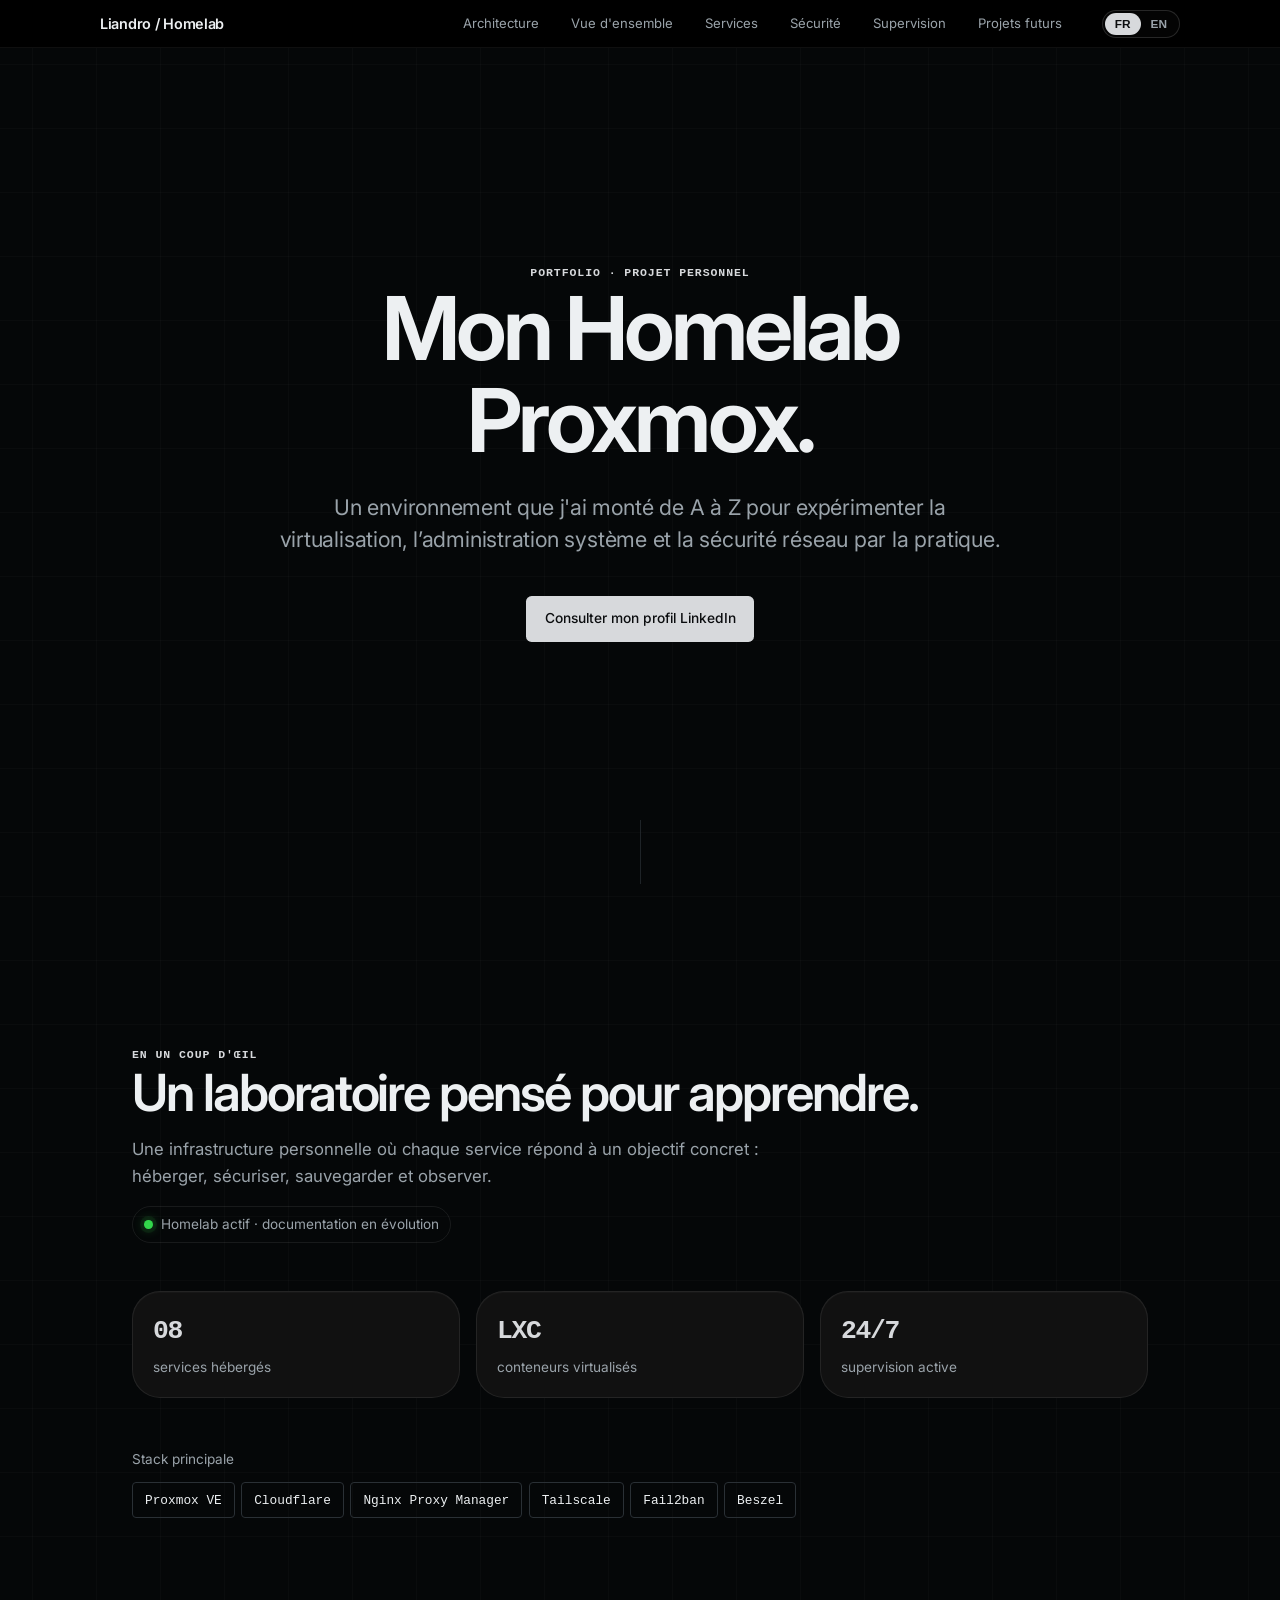
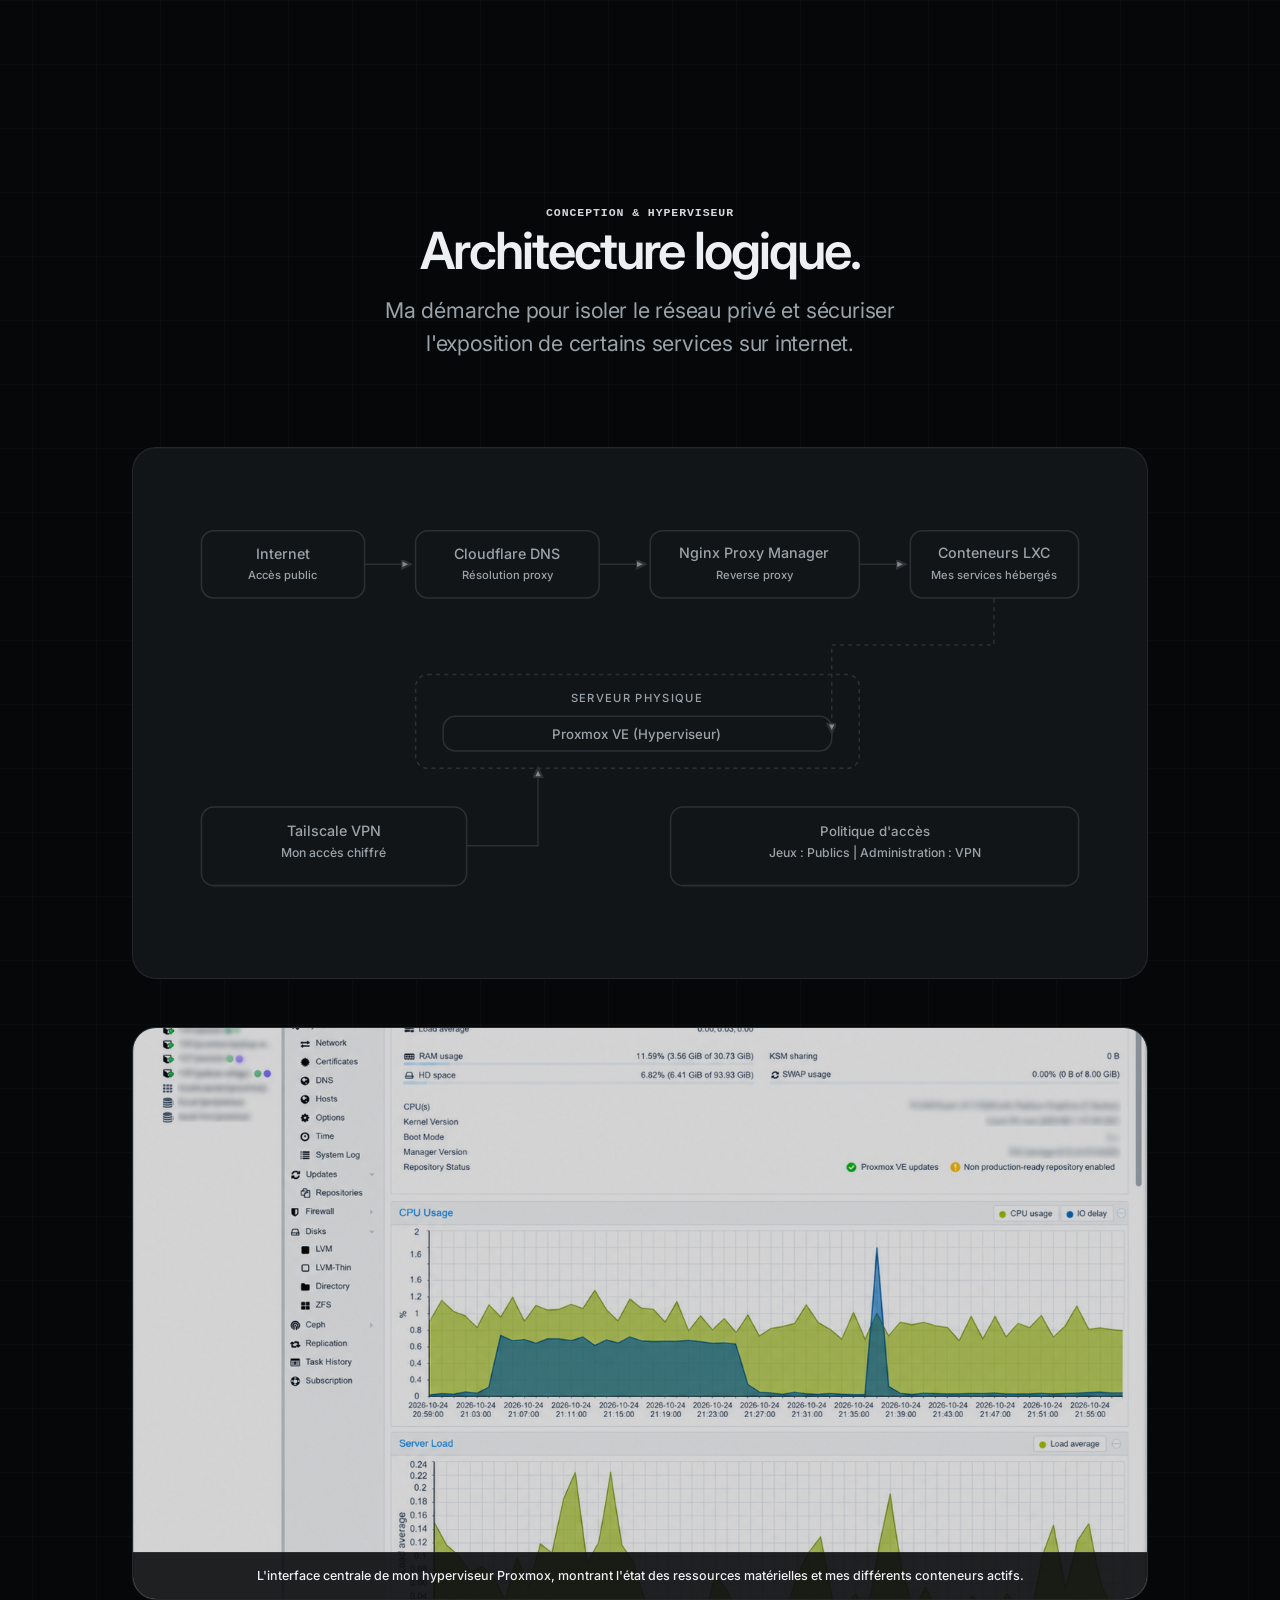
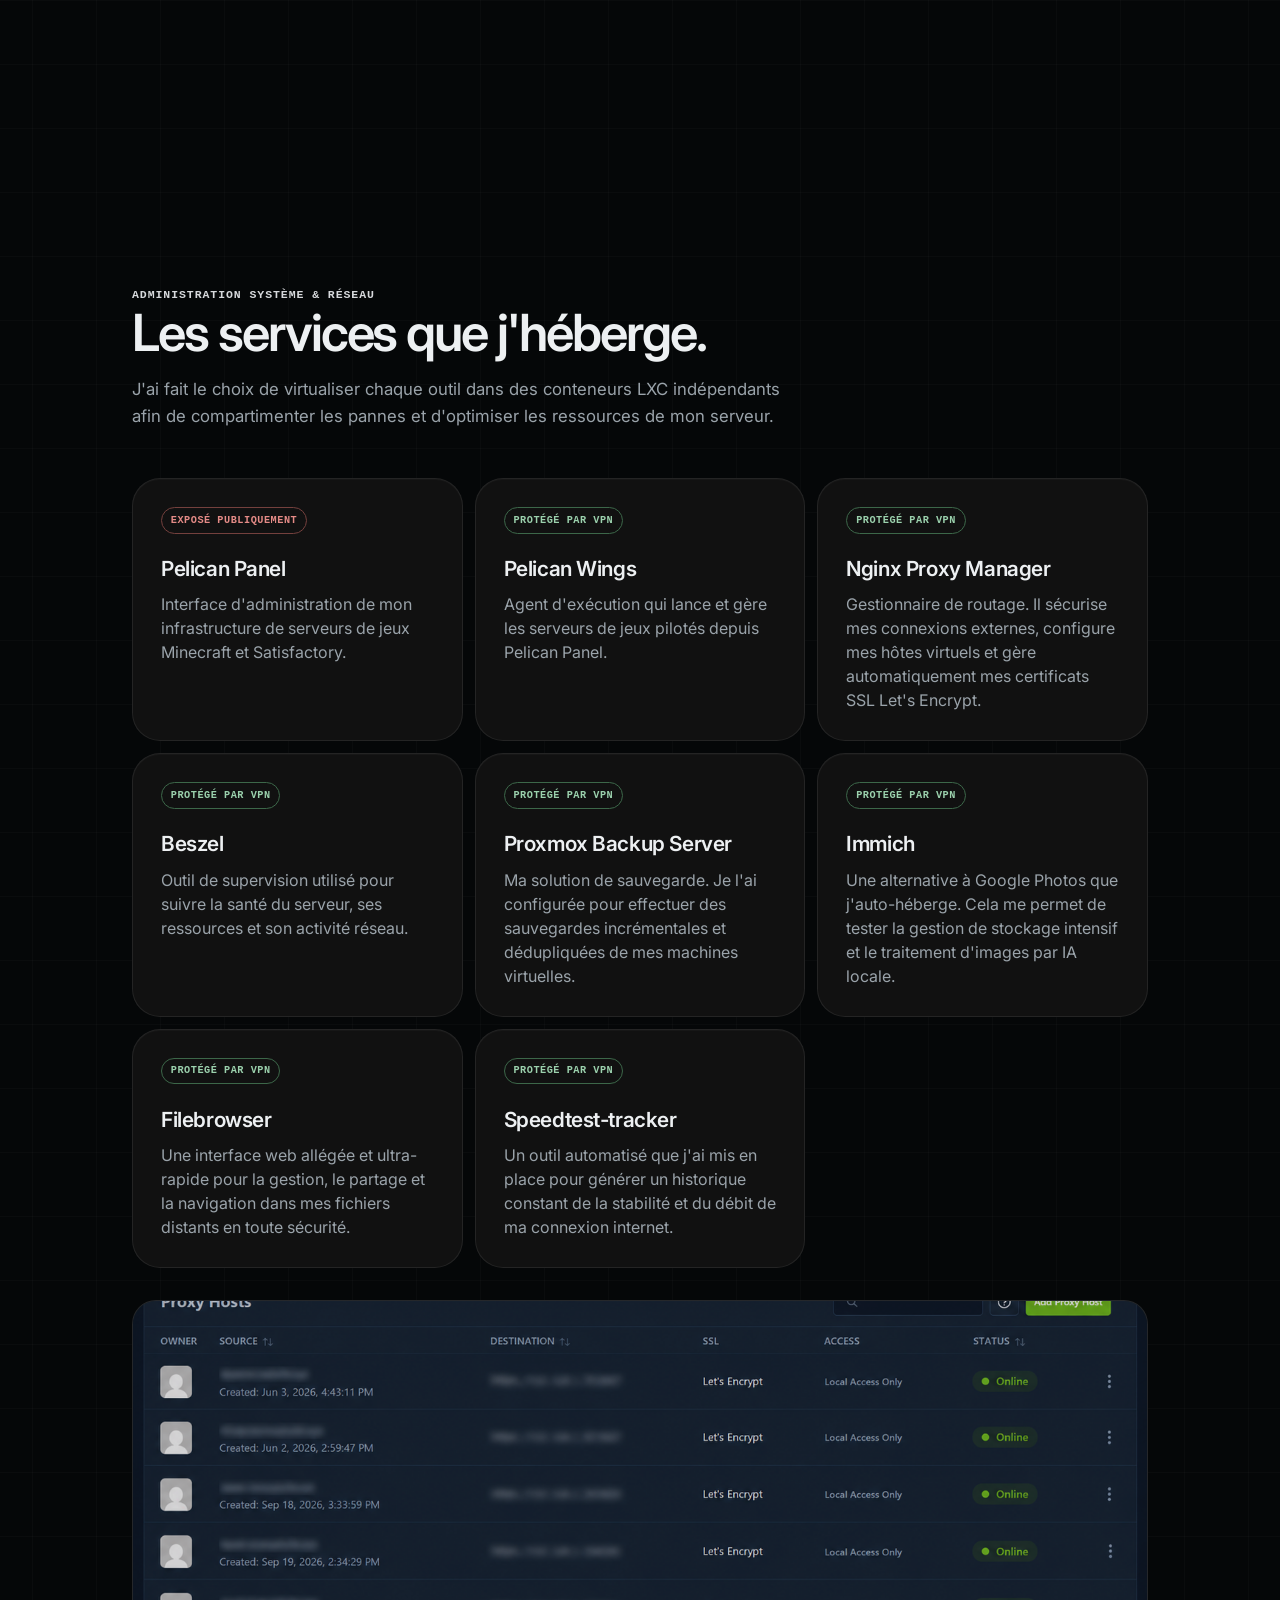
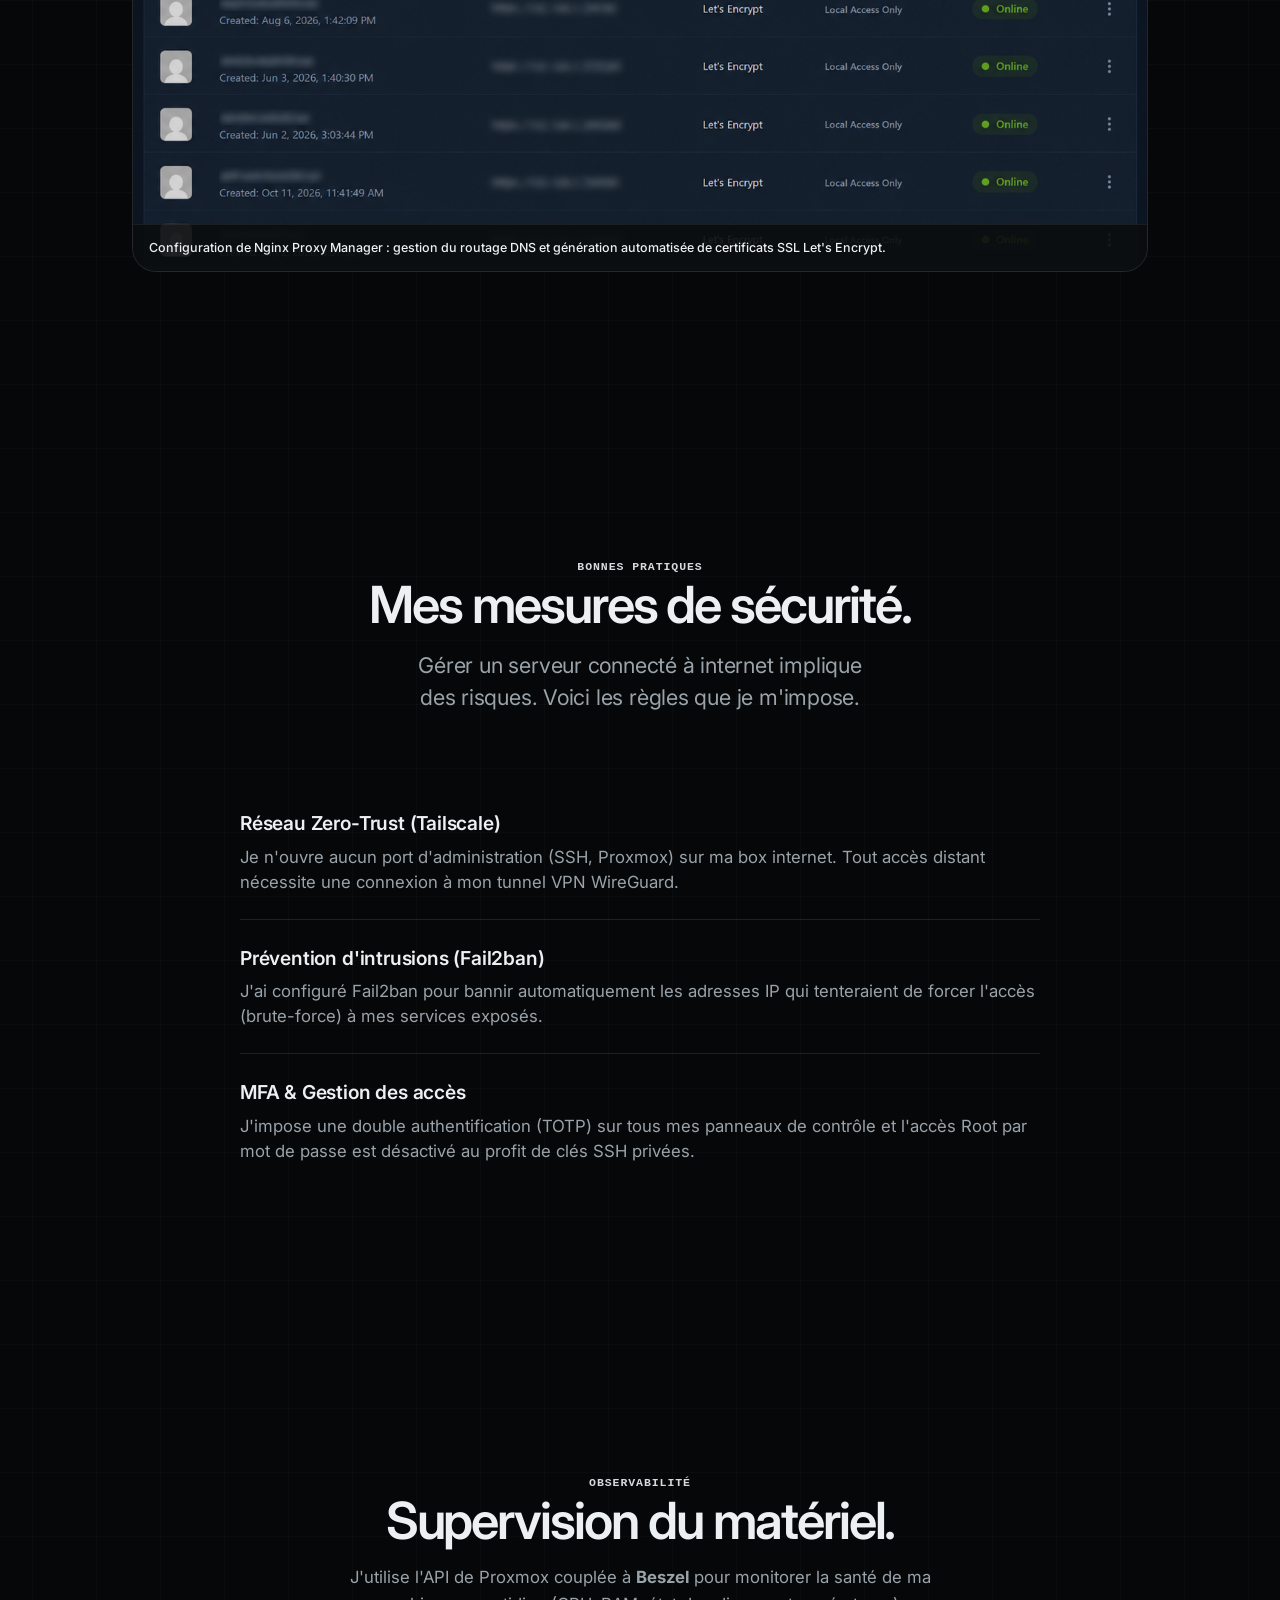
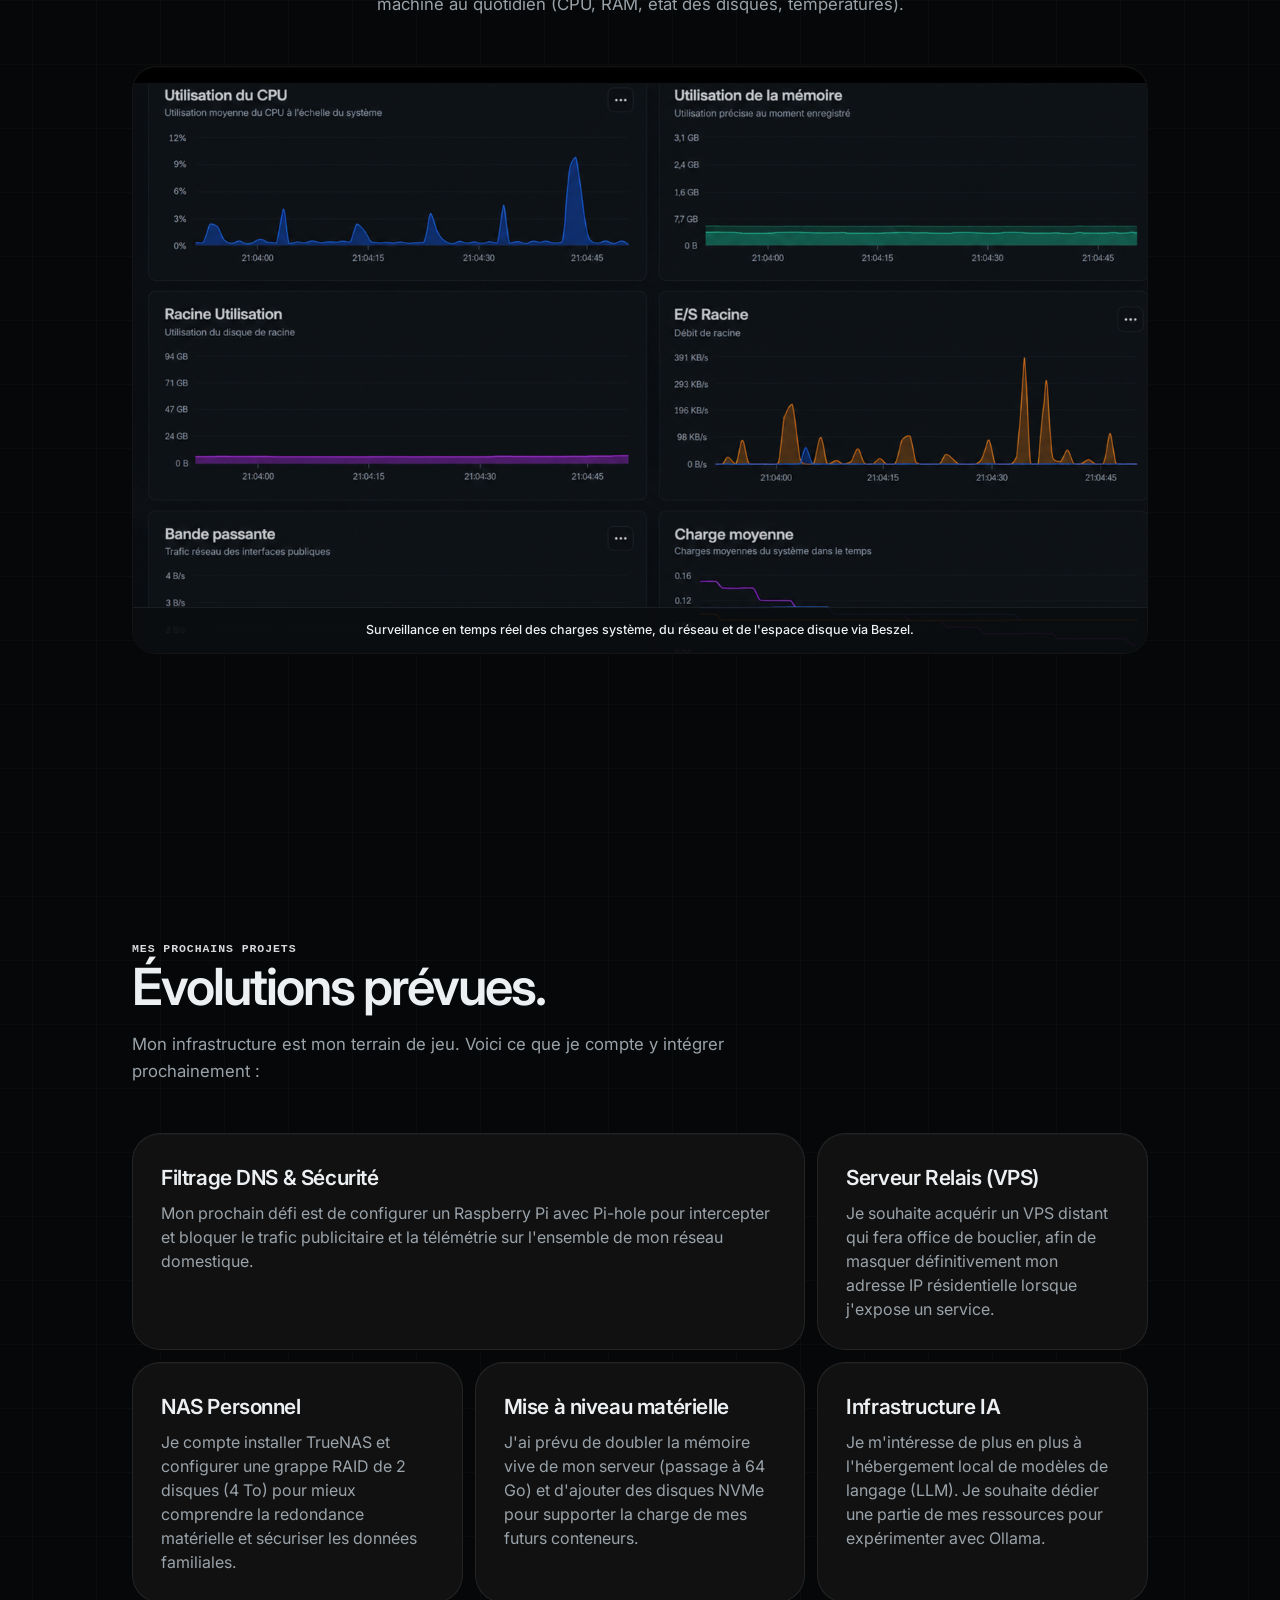
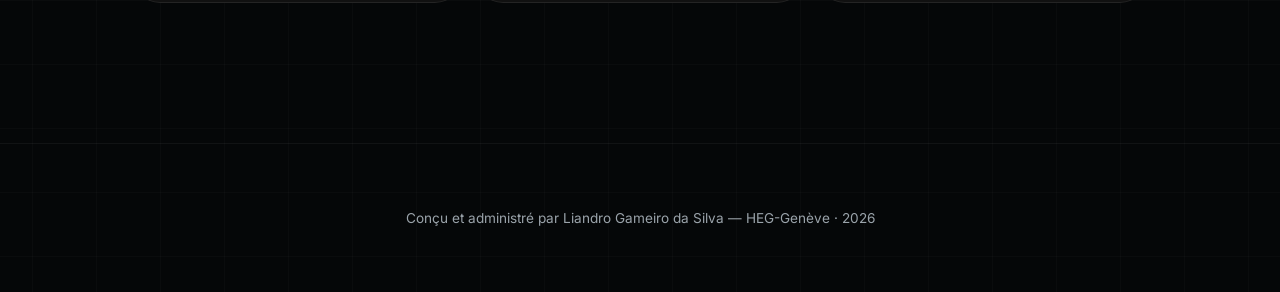
==== commit 0ef5d453: "v1.1" ====
--- a/index.html
+++ b/index.html
@@ -43,7 +43,6 @@
         <h1 data-i18n="hero_title">Mon Homelab<br>Proxmox.</h1>
         <p class="lead" data-i18n="hero_lead">Un environnement que j'ai monté de A à Z pour expérimenter la virtualisation, l’administration système et la sécurité réseau par la pratique.</p>
         <a class="btn" href="https://www.linkedin.com/in/lndr/" target="_blank" rel="noopener noreferrer" data-i18n="hero_btn">Consulter mon profil LinkedIn</a>
-        <span class="status-line" data-i18n="hero_status">Homelab actif · documentation en évolution</span>
       </div>
     </section>
 
@@ -53,6 +52,7 @@
         <span class="eyebrow" data-i18n="overview_eyebrow">En un coup d'œil</span>
         <h2 data-i18n="overview_title">Un laboratoire pensé pour apprendre.</h2>
         <p class="body-text" data-i18n="overview_desc">Une infrastructure personnelle où chaque service répond à un objectif concret : héberger, sécuriser, sauvegarder et observer.</p>
+        <span class="status-line" data-i18n="hero_status">Homelab actif · documentation en évolution</span>
       </div>
       <div class="stats-grid">
         <article class="stat-card reveal">
--- a/assets/css/styles.css
+++ b/assets/css/styles.css
@@ -455,7 +455,10 @@
       gap: 0.5rem;
       color: var(--text-muted);
       font-size: 0.85rem;
-      margin-top: 1.25rem;
+      margin-top: 1rem;
+      padding: 0.45rem 0.7rem;
+      border: 1px solid rgba(255, 255, 255, 0.08);
+      border-radius: 999px;
     }
     .status-line::before {
       content: "";
@@ -513,8 +516,8 @@
     .nav-links { gap: 2rem; }
     nav a.nav-link:hover, nav a.nav-link.active { color: var(--text-main); }
     .lang-switcher {
-      background: #171717;
-      border-color: #2a2a2a;
+      background: rgba(255, 255, 255, 0.015);
+      border: 1px solid rgba(255, 255, 255, 0.14);
       border-radius: 999px;
       padding: 2px;
     }
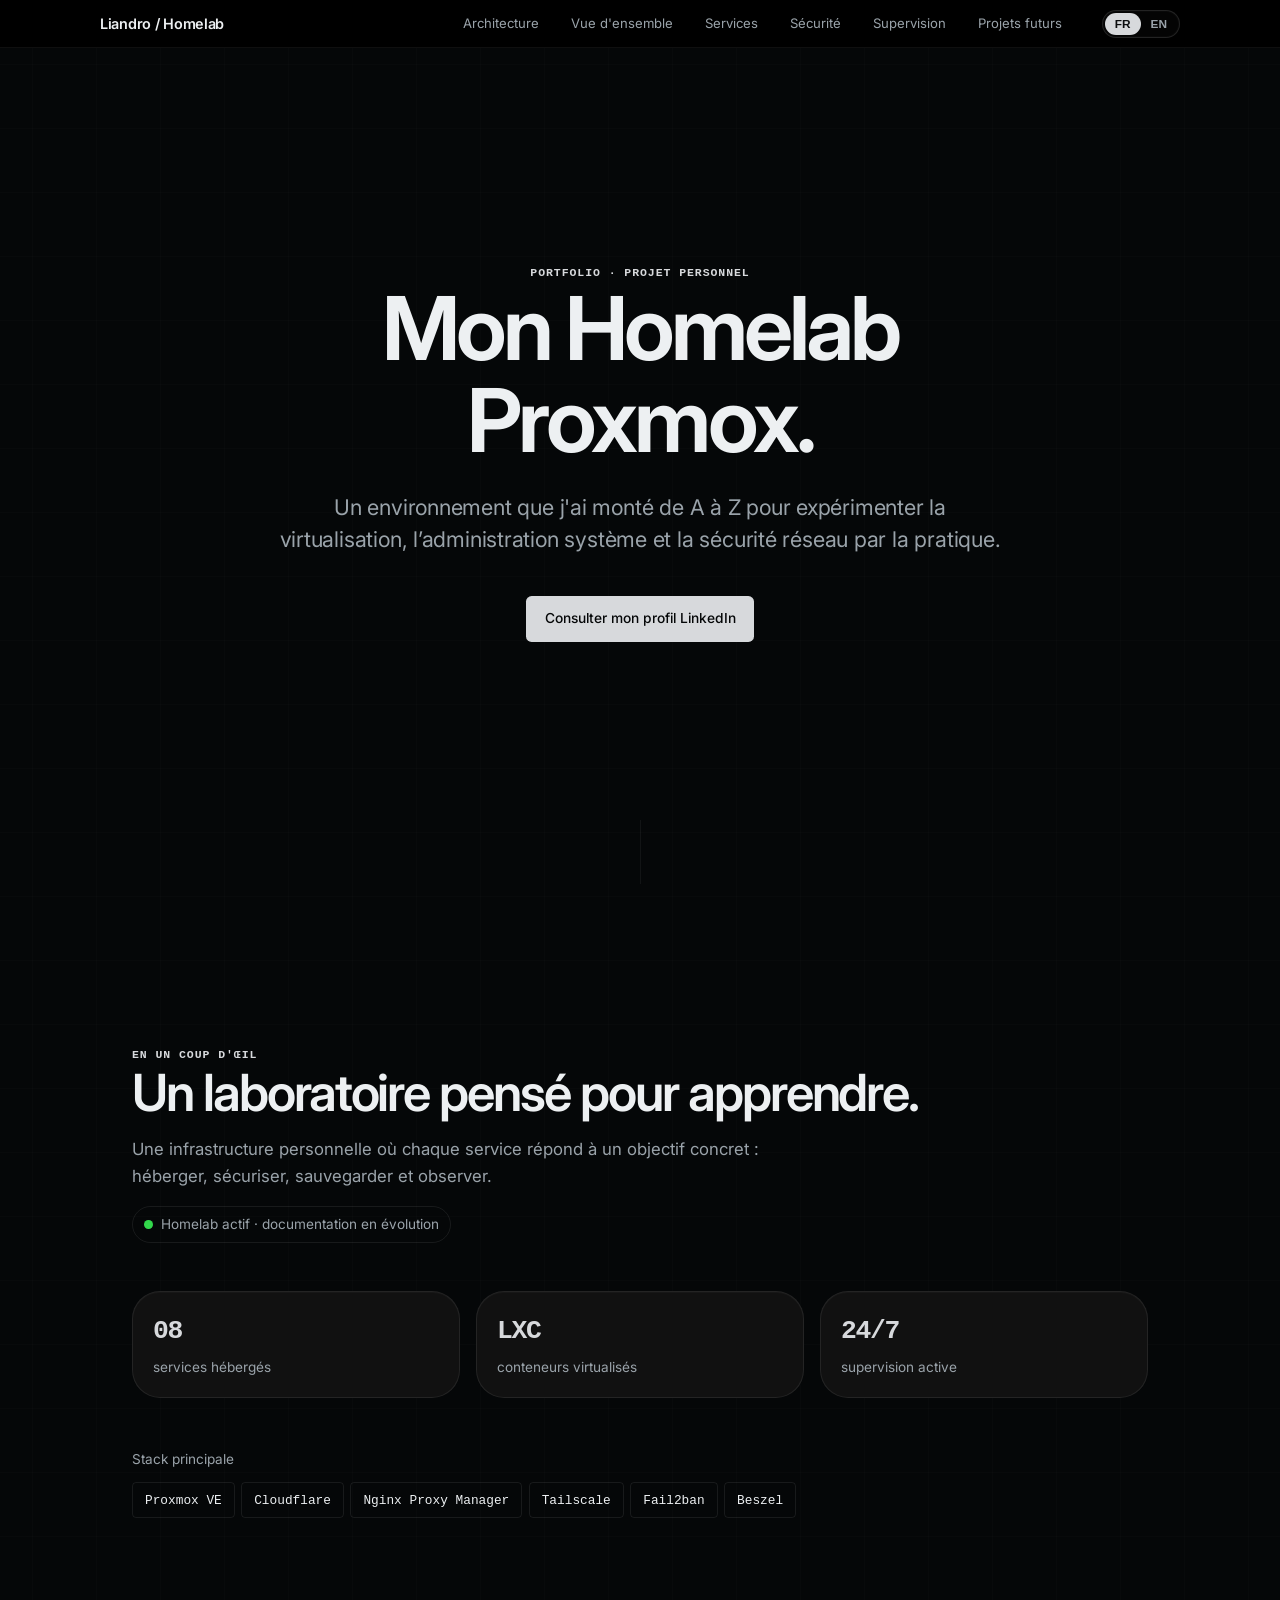
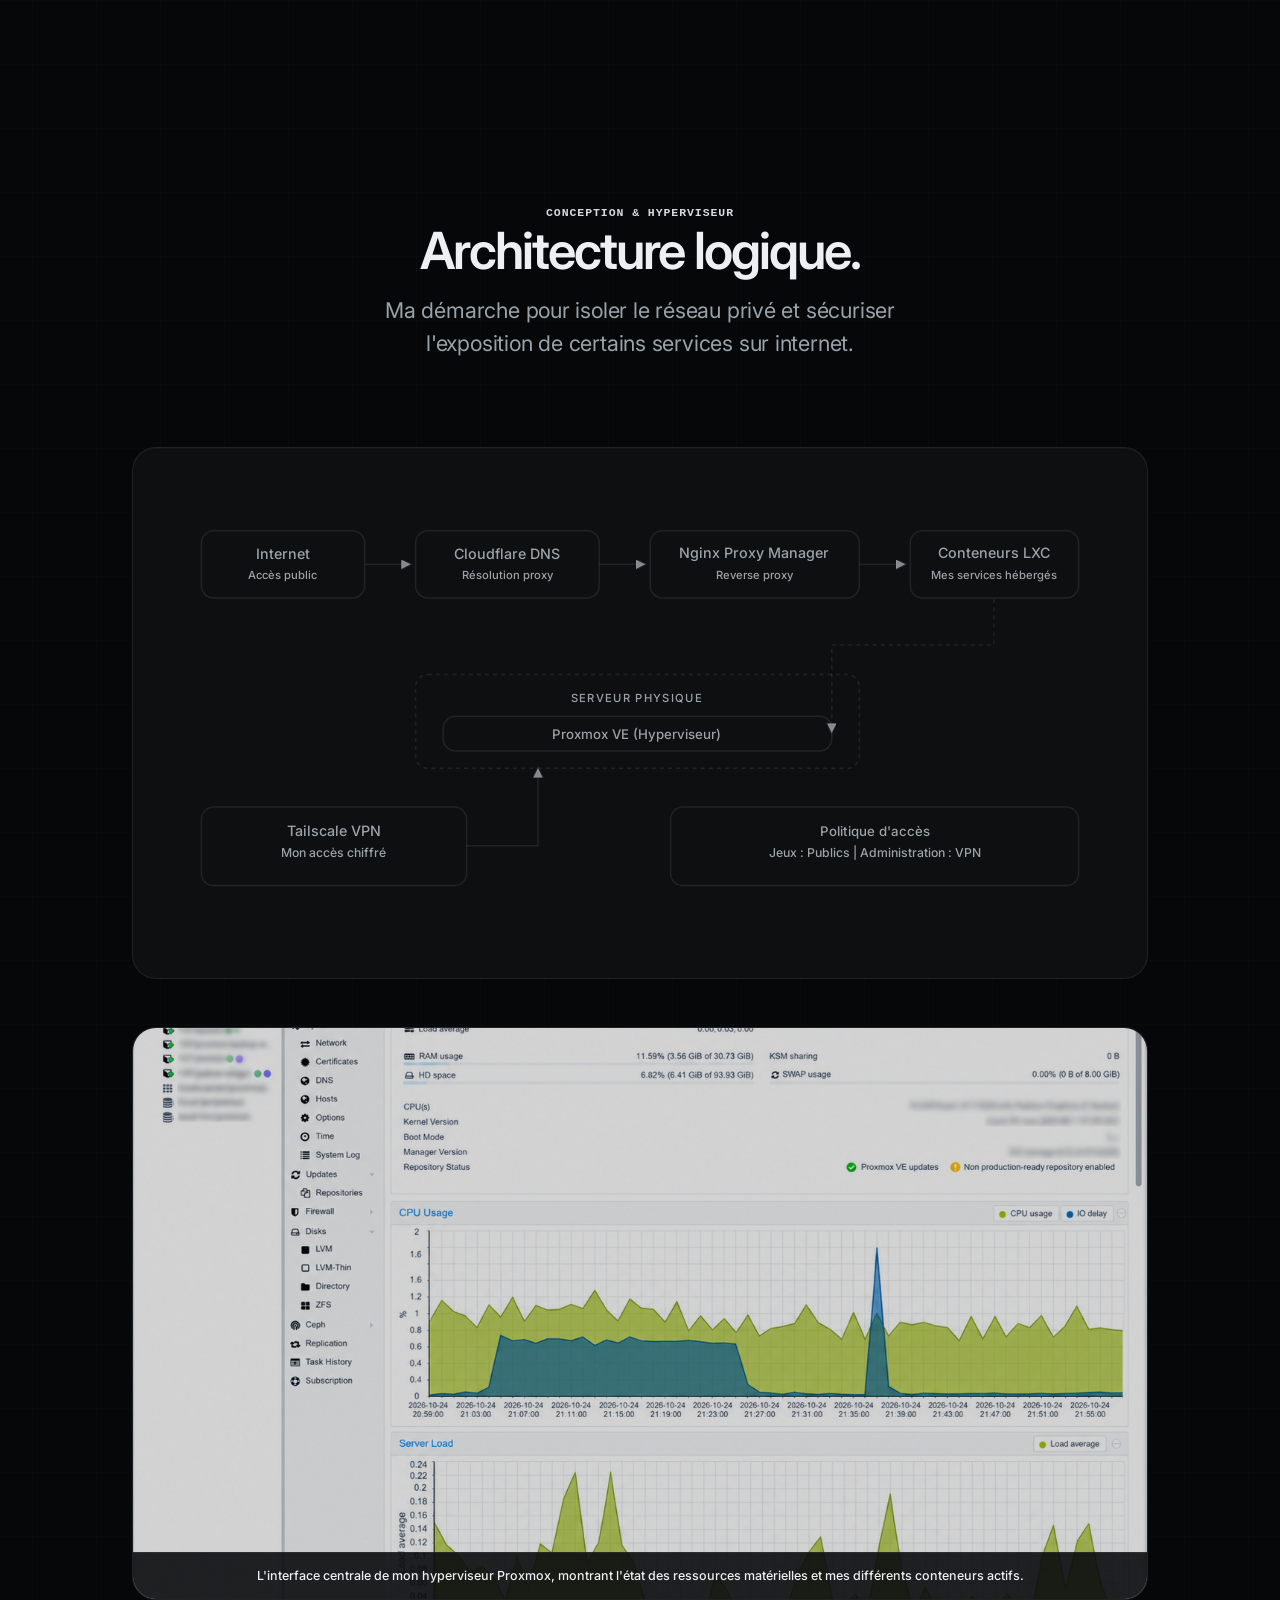
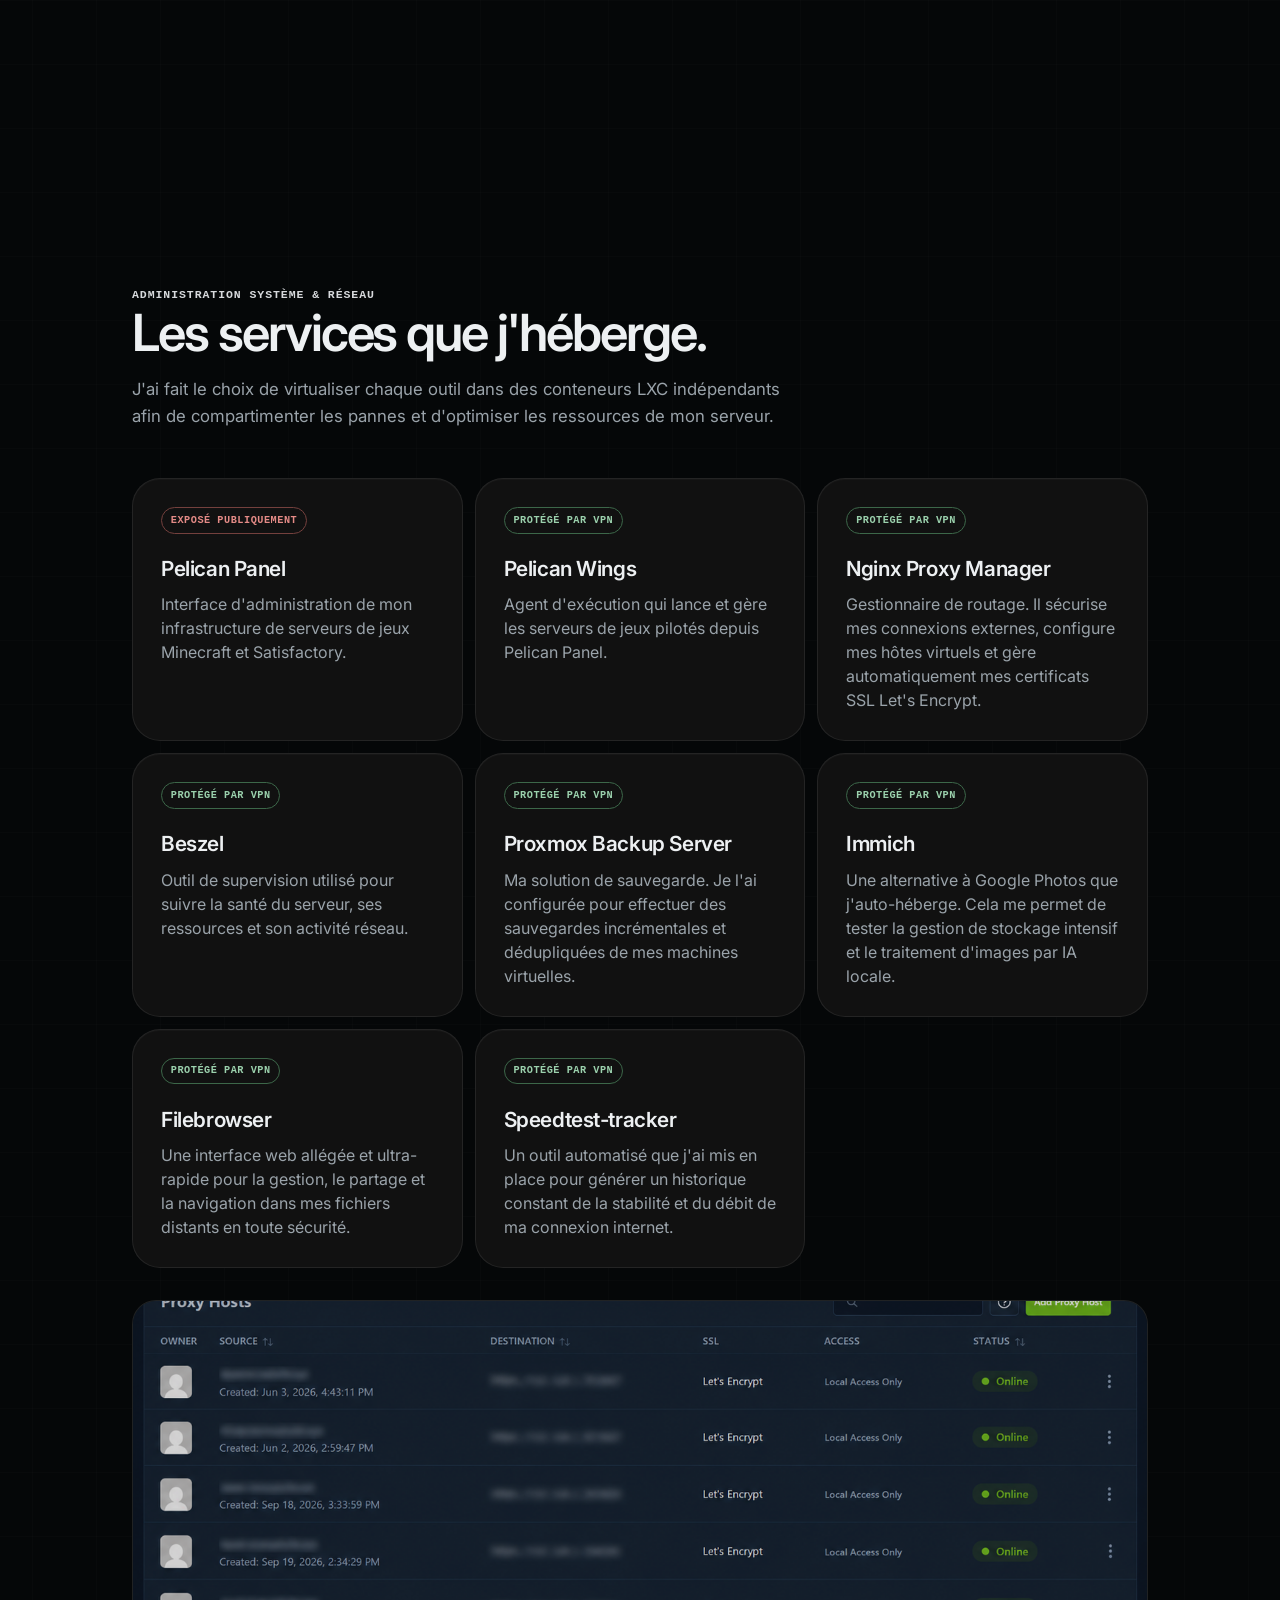
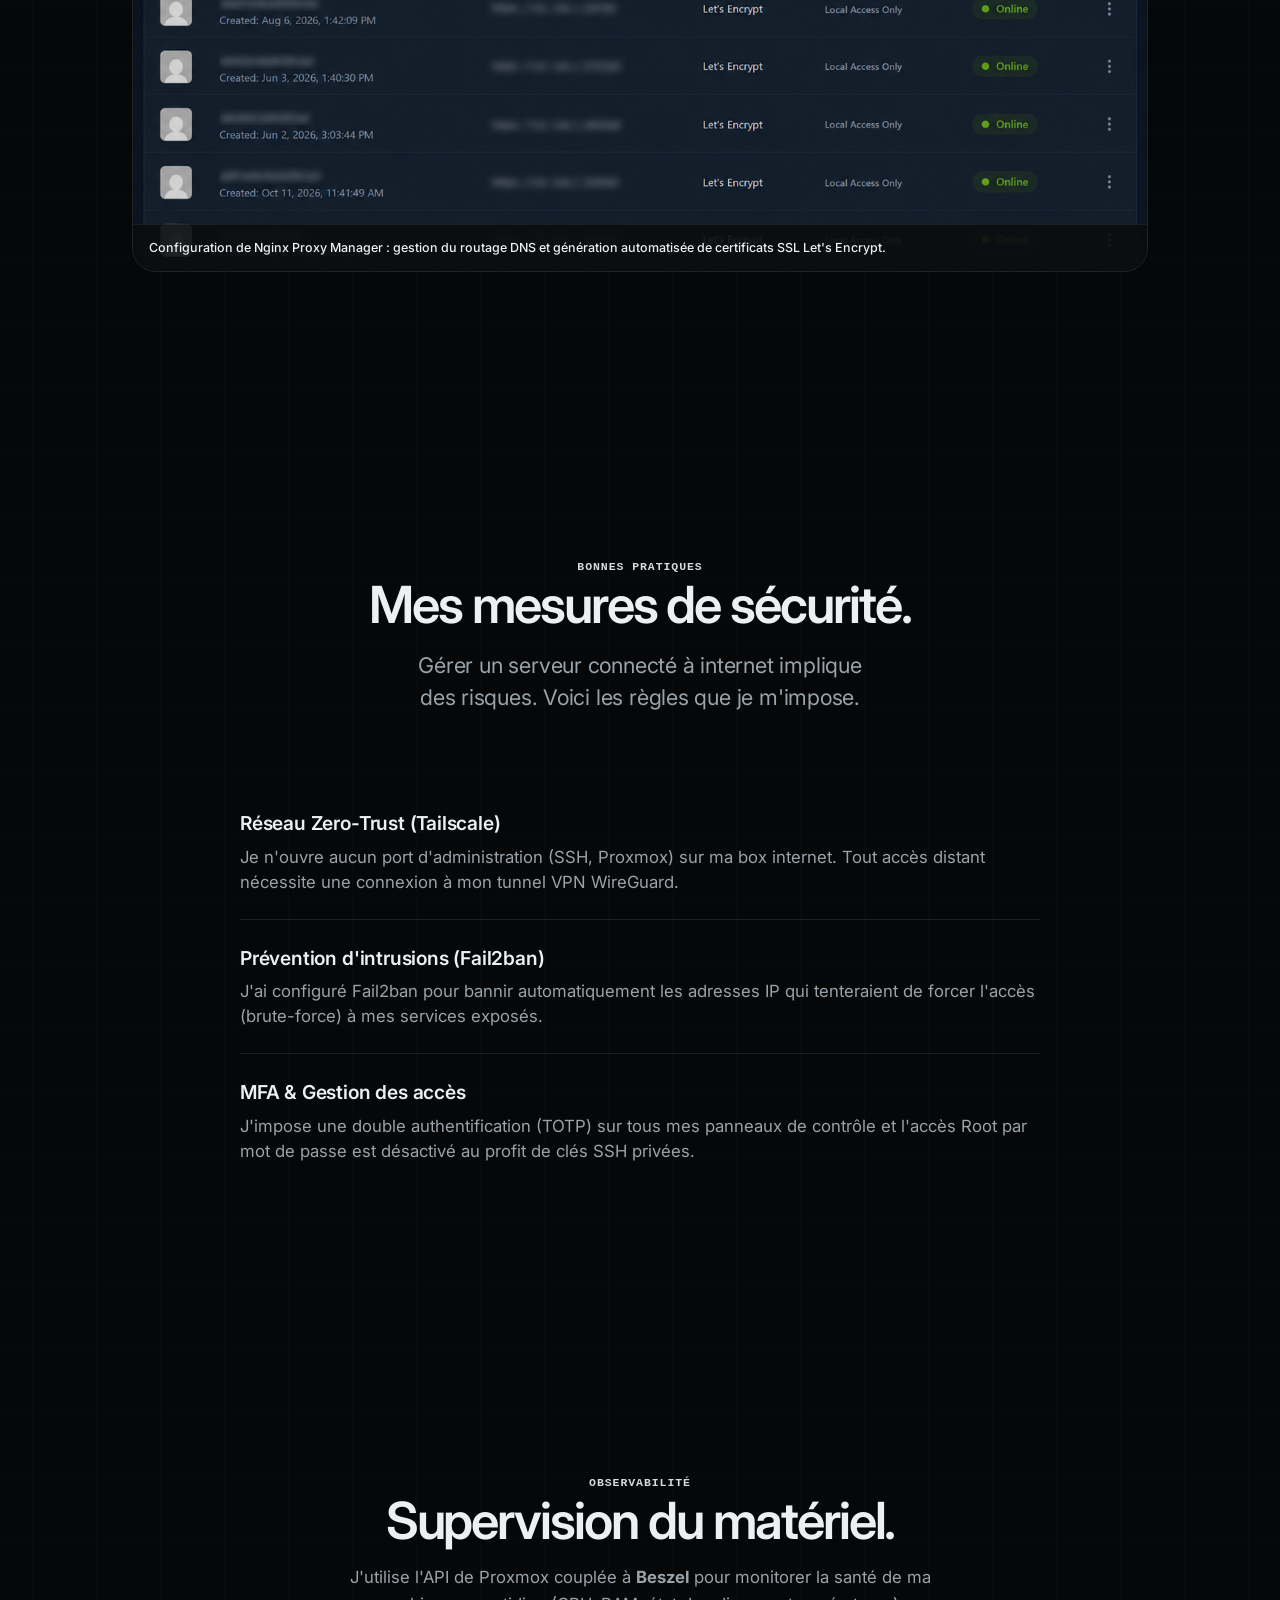
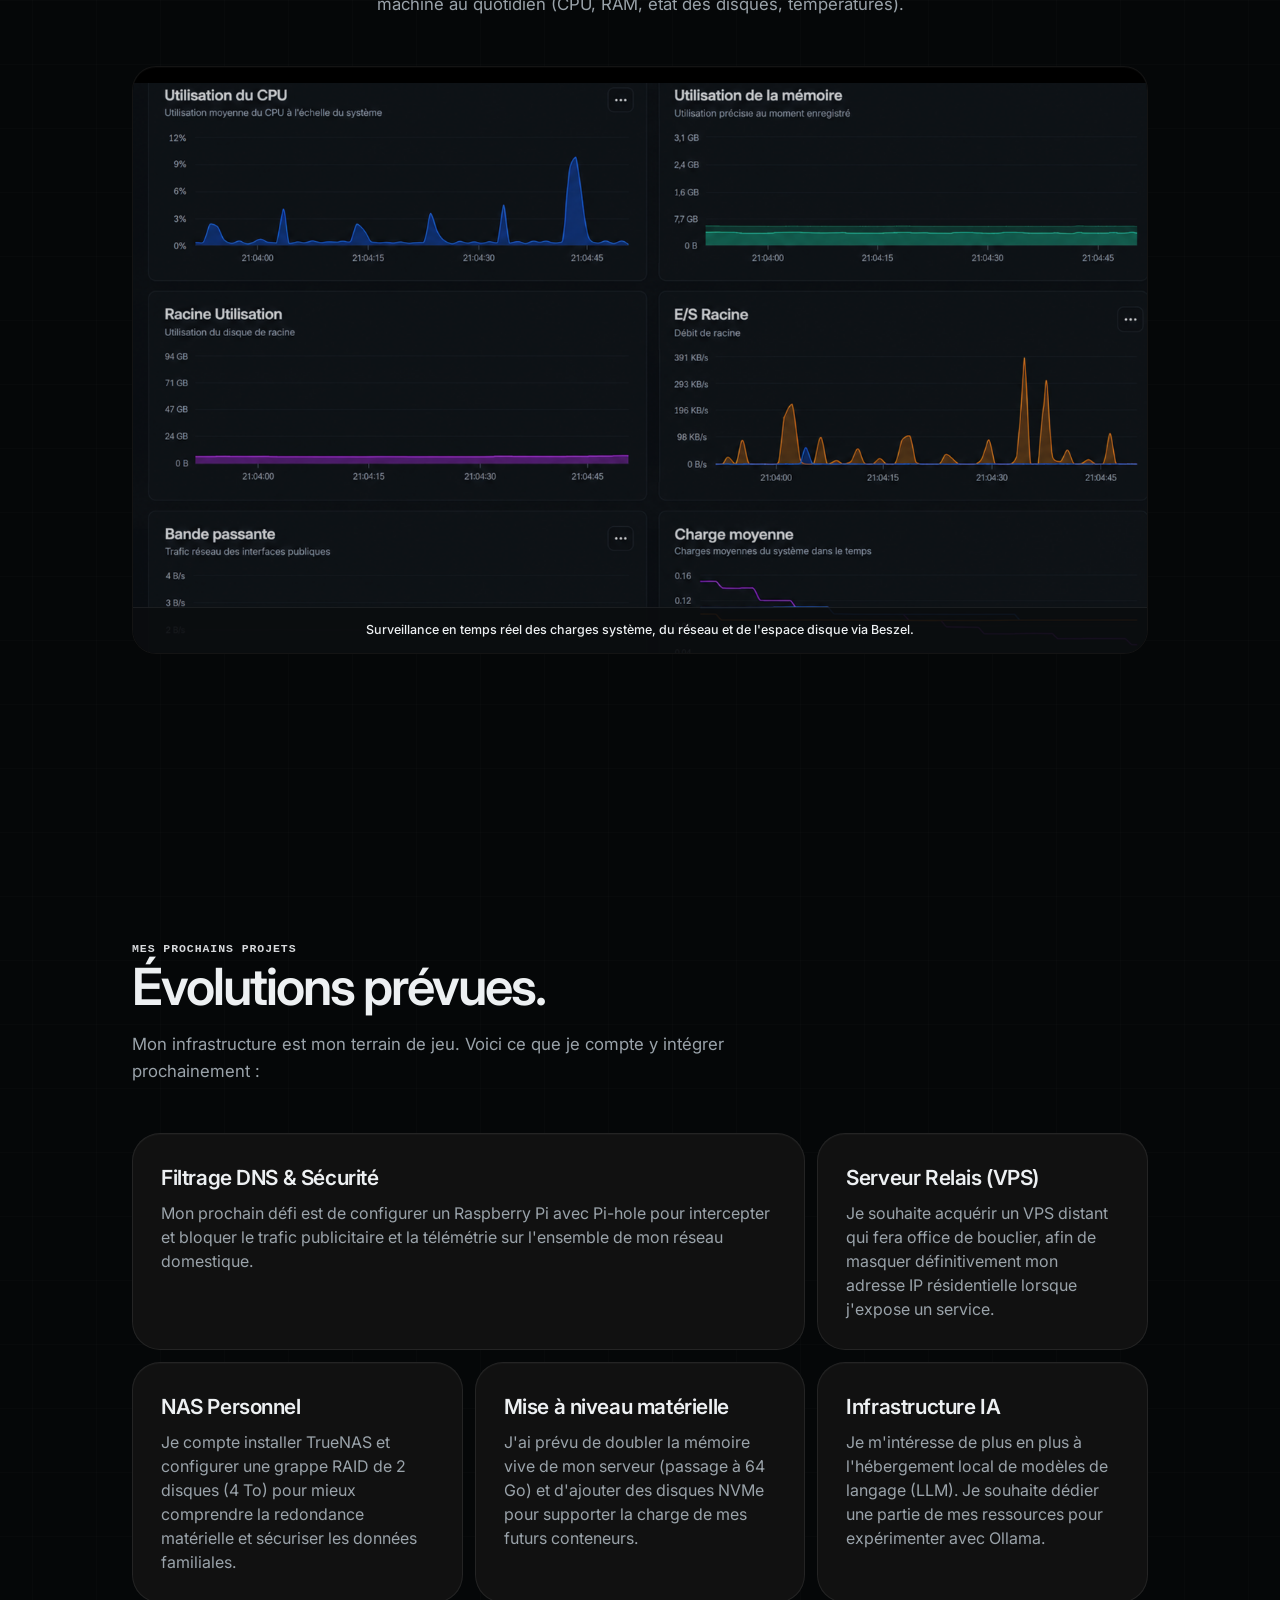
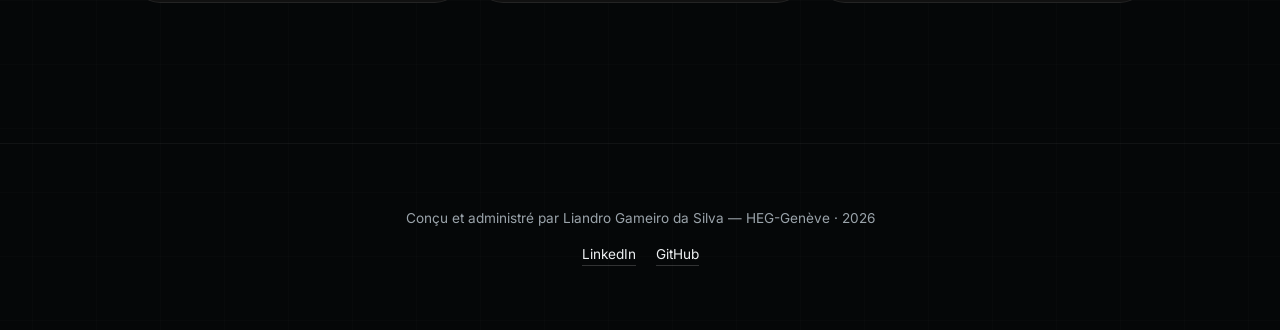
==== commit 085daf23: "v1.2" ====
--- a/index.html
+++ b/index.html
@@ -272,6 +272,10 @@
 
   <footer>
     <p><span data-i18n="footer_text">Conçu et administré par Liandro Gameiro da Silva — HEG-Genève</span> · <span id="year">2026</span></p>
+    <div class="footer-links" aria-label="Réseaux professionnels">
+      <a href="https://www.linkedin.com/in/lndr/" target="_blank" rel="noopener noreferrer" data-i18n="footer_linkedin">LinkedIn</a>
+      <a href="https://github.com/WalV1x/" target="_blank" rel="noopener noreferrer" data-i18n="footer_github">GitHub</a>
+    </div>
   </footer>
   <a class="back-to-top" href="#hero" aria-label="Retour en haut">↑</a>
 
--- a/assets/css/styles.css
+++ b/assets/css/styles.css
@@ -1,10 +1,10 @@
 :root {
-  --bg: #0b0d0f;
-  --surface: #121518;
-  --surface-hover: #171b1f;
+  --bg: #050708;
+  --surface: #0d0f10;
+  --surface-hover: #121415;
   --text-main: #edf0f2;
   --text-muted: #9aa3aa;
-  --border: #2a3035;
+  --border: rgba(255, 255, 255, 0.08);
   --accent: #d7d9dc;
   --accent-soft: rgba(255, 255, 255, 0.08);
     }
@@ -231,7 +231,7 @@
 
     .btn:hover {
       transform: translateY(-2px);
-      box-shadow: 0 0.75rem 2rem rgba(101, 216, 255, 0.18);
+      opacity: 0.86;
     }
     .btn:focus-visible, .lang-btn:focus-visible, .menu-toggle:focus-visible, nav a:focus-visible {
       outline: 2px solid var(--accent);
@@ -251,7 +251,7 @@
       background: var(--surface);
       border-radius: 28px;
       padding: 2.5rem;
-      border: 1px solid rgba(255,255,255,0.03);
+      border: 1px solid rgba(255,255,255,0.06);
       text-align: left;
       transition: background 0.3s ease;
       display: flex;
@@ -260,7 +260,7 @@
 
     .bento-card:hover {
       background: var(--surface-hover);
-      border-color: rgba(101, 216, 255, 0.25);
+      border-color: rgba(255, 255, 255, 0.12);
       transform: translateY(-4px);
     }
     .bento-card { transition: background 0.3s ease, border-color 0.3s ease, transform 0.3s ease; }
@@ -381,6 +381,23 @@
       border-top: 1px solid rgba(255,255,255,0.05);
       color: var(--text-muted);
       font-size: 0.85rem;
+    }
+    .footer-links {
+      display: flex;
+      justify-content: center;
+      gap: 1.25rem;
+      margin-top: 1rem;
+    }
+    .footer-links a {
+      color: var(--text-main);
+      text-decoration: none;
+      border-bottom: 1px solid rgba(255, 255, 255, 0.18);
+      transition: color 0.2s ease, border-color 0.2s ease;
+    }
+    .footer-links a:hover,
+    .footer-links a:focus-visible {
+      color: var(--accent);
+      border-color: currentColor;
     }
 
     .hero-section {
@@ -410,7 +427,7 @@
     }
     .stat-card {
       padding: 1.5rem;
-      background: linear-gradient(145deg, rgba(101, 216, 255, 0.1), var(--surface));
+      background: var(--surface);
       border: 1px solid var(--border);
       border-radius: 1.25rem;
       display: flex;
@@ -448,6 +465,7 @@
       pointer-events: none;
       transition: opacity 0.2s ease, transform 0.2s ease;
     }
+    .back-to-top:hover { transform: translateY(-2px); }
     .back-to-top.is-visible { opacity: 1; transform: translateY(0); pointer-events: auto; }
     .status-line {
       display: inline-flex;
@@ -517,9 +535,10 @@
     nav a.nav-link:hover, nav a.nav-link.active { color: var(--text-main); }
     .lang-switcher {
       background: rgba(255, 255, 255, 0.015);
-      border: 1px solid rgba(255, 255, 255, 0.14);
+      border: 1px solid rgba(255, 255, 255, 0.12);
       border-radius: 999px;
       padding: 2px;
+      box-shadow: inset 0 0 0 1px rgba(255, 255, 255, 0.02);
     }
     .lang-btn { border-radius: 999px; padding: 4px 10px; font-size: 0.74rem; }
     .lang-btn.active { background: var(--accent); color: #0b0d0f; }
@@ -550,7 +569,7 @@
       border-color: var(--border);
       padding: 1.75rem;
     }
-    .bento-card:hover { transform: none; border-color: rgba(255, 255, 255, 0.14); }
+    .bento-card:hover { transform: none; border-color: rgba(255, 255, 255, 0.12); }
     .tag {
       border-radius: 999px;
       padding: 0.3rem 0.55rem;
@@ -583,8 +602,9 @@
     /* OLED : profondeur et lumière réduites à des interactions utiles. */
     body {
       background:
-        linear-gradient(rgba(255, 255, 255, 0.018) 1px, transparent 1px) center top / 4rem 4rem,
-        linear-gradient(90deg, rgba(255, 255, 255, 0.018) 1px, transparent 1px) center top / 4rem 4rem,
+        radial-gradient(circle at 50% -10%, rgba(255, 255, 255, 0.035), transparent 34rem),
+        linear-gradient(rgba(255, 255, 255, 0.012) 1px, transparent 1px) center top / 4rem 4rem,
+        linear-gradient(90deg, rgba(255, 255, 255, 0.012) 1px, transparent 1px) center top / 4rem 4rem,
         #050708;
     }
     body::before {
@@ -621,12 +641,12 @@
       box-shadow: 0 1.5rem 3rem rgba(0, 0, 0, 0.25);
     }
     .media-container:hover {
-      border-color: rgba(255, 255, 255, 0.14);
+      border-color: rgba(255, 255, 255, 0.12);
       box-shadow: 0 1.5rem 3rem rgba(0, 0, 0, 0.35);
     }
     .image-caption { border-top: 1px solid rgba(255, 255, 255, 0.07); }
-    .status-line::before { box-shadow: 0 0 0 0.25rem rgba(50, 215, 75, 0.08), 0 0 0.75rem rgba(50, 215, 75, 0.45); }
-    .back-to-top { box-shadow: 0 0 1rem rgba(255, 255, 255, 0.12); }
+    .status-line::before { box-shadow: none; }
+    .back-to-top { box-shadow: none; }
 
     /* Cartes OLED : grands angles doux et contour gris très léger. */
     .bento-card, .stat-card, .media-container {
@@ -637,8 +657,23 @@
     .media-container { border-radius: 24px; }
     .bento-card::before, .stat-card::before { display: none; }
     .bento-card:hover, .stat-card:hover {
+      border-color: rgba(255, 255, 255, 0.12);
+      box-shadow: inset 0 1px 0 rgba(255, 255, 255, 0.04), 0 1rem 2.5rem rgba(0, 0, 0, 0.2);
+    }
+    .bento-card:hover { background: #121415; }
+    .stat-card:hover { transform: translateY(-2px); }
+    .tech-pills span {
+      transition: border-color 0.25s ease, background-color 0.25s ease, transform 0.25s ease;
+    }
+    .tech-pills span:hover {
+      background: rgba(255, 255, 255, 0.06);
       border-color: rgba(255, 255, 255, 0.14);
-      box-shadow: inset 0 1px 0 rgba(255, 255, 255, 0.04), 0 1rem 2.5rem rgba(0, 0, 0, 0.2);
+      transform: translateY(-1px);
+    }
+    .footer-links a:focus-visible,
+    .back-to-top:focus-visible {
+      outline: 2px solid rgba(255, 255, 255, 0.55);
+      outline-offset: 3px;
     }
 
     @media (max-width: 768px) {
@@ -646,3 +681,28 @@
       .nav-links { gap: 0.25rem; }
       .nav-links { top: 3.25rem; }
     }
+
+    @media (max-width: 520px) {
+      section { padding-inline: 1rem; }
+      h1 { font-size: clamp(2.7rem, 15vw, 4rem); }
+      h2 { font-size: clamp(1.9rem, 10vw, 2.6rem); }
+      .brand { font-size: 0.8rem; }
+      .lang-btn { padding-inline: 0.55rem; }
+      .bento-card { padding: 1.35rem; }
+      .arch-svg { padding: 0.5rem; }
+      .media-container { border-radius: 1rem; }
+    }
+
+    @media print {
+      header, .back-to-top, .hero-section::after, .lang-switcher, .menu-toggle {
+        display: none;
+      }
+      body { background: #fff; color: #111; }
+      section { max-width: none; padding: 2rem 0; }
+      .reveal { opacity: 1; transform: none; }
+      .bento-card, .stat-card, .media-container {
+        break-inside: avoid;
+        border-color: #bbb;
+        box-shadow: none;
+      }
+    }
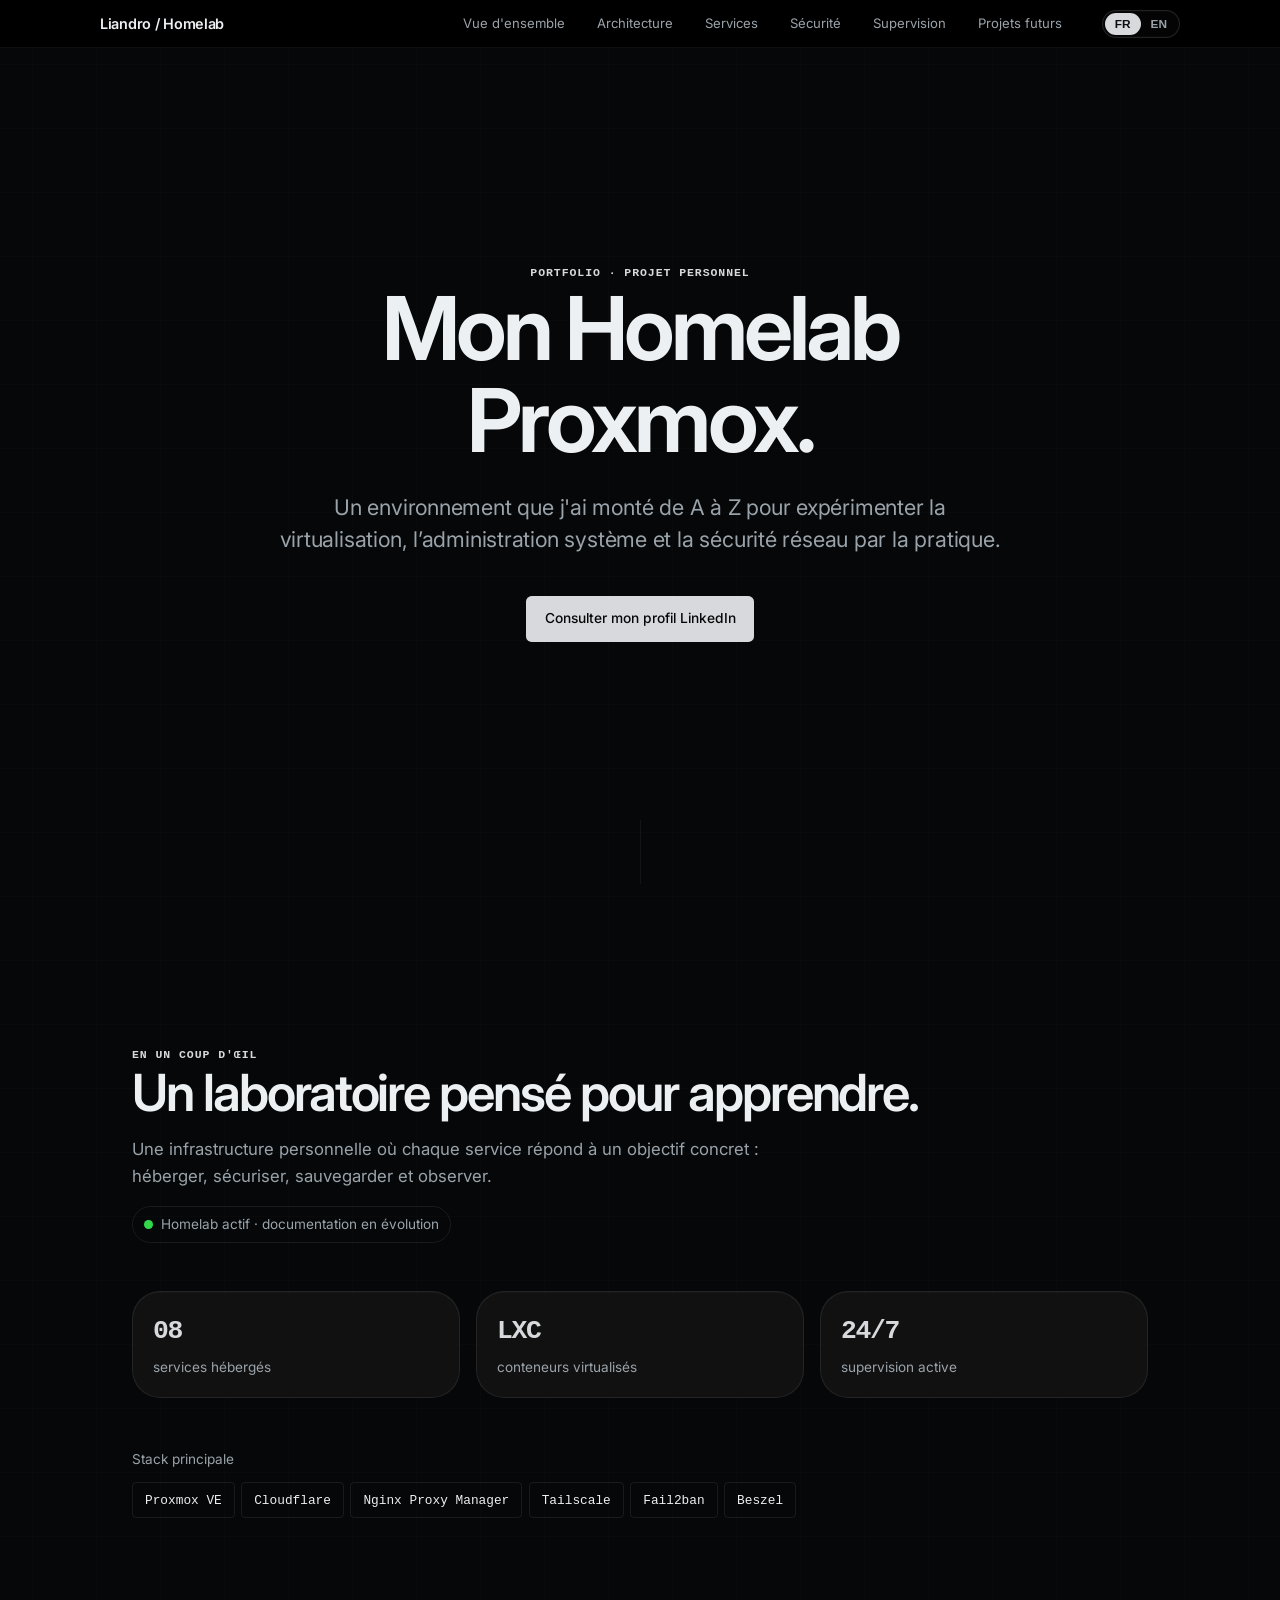
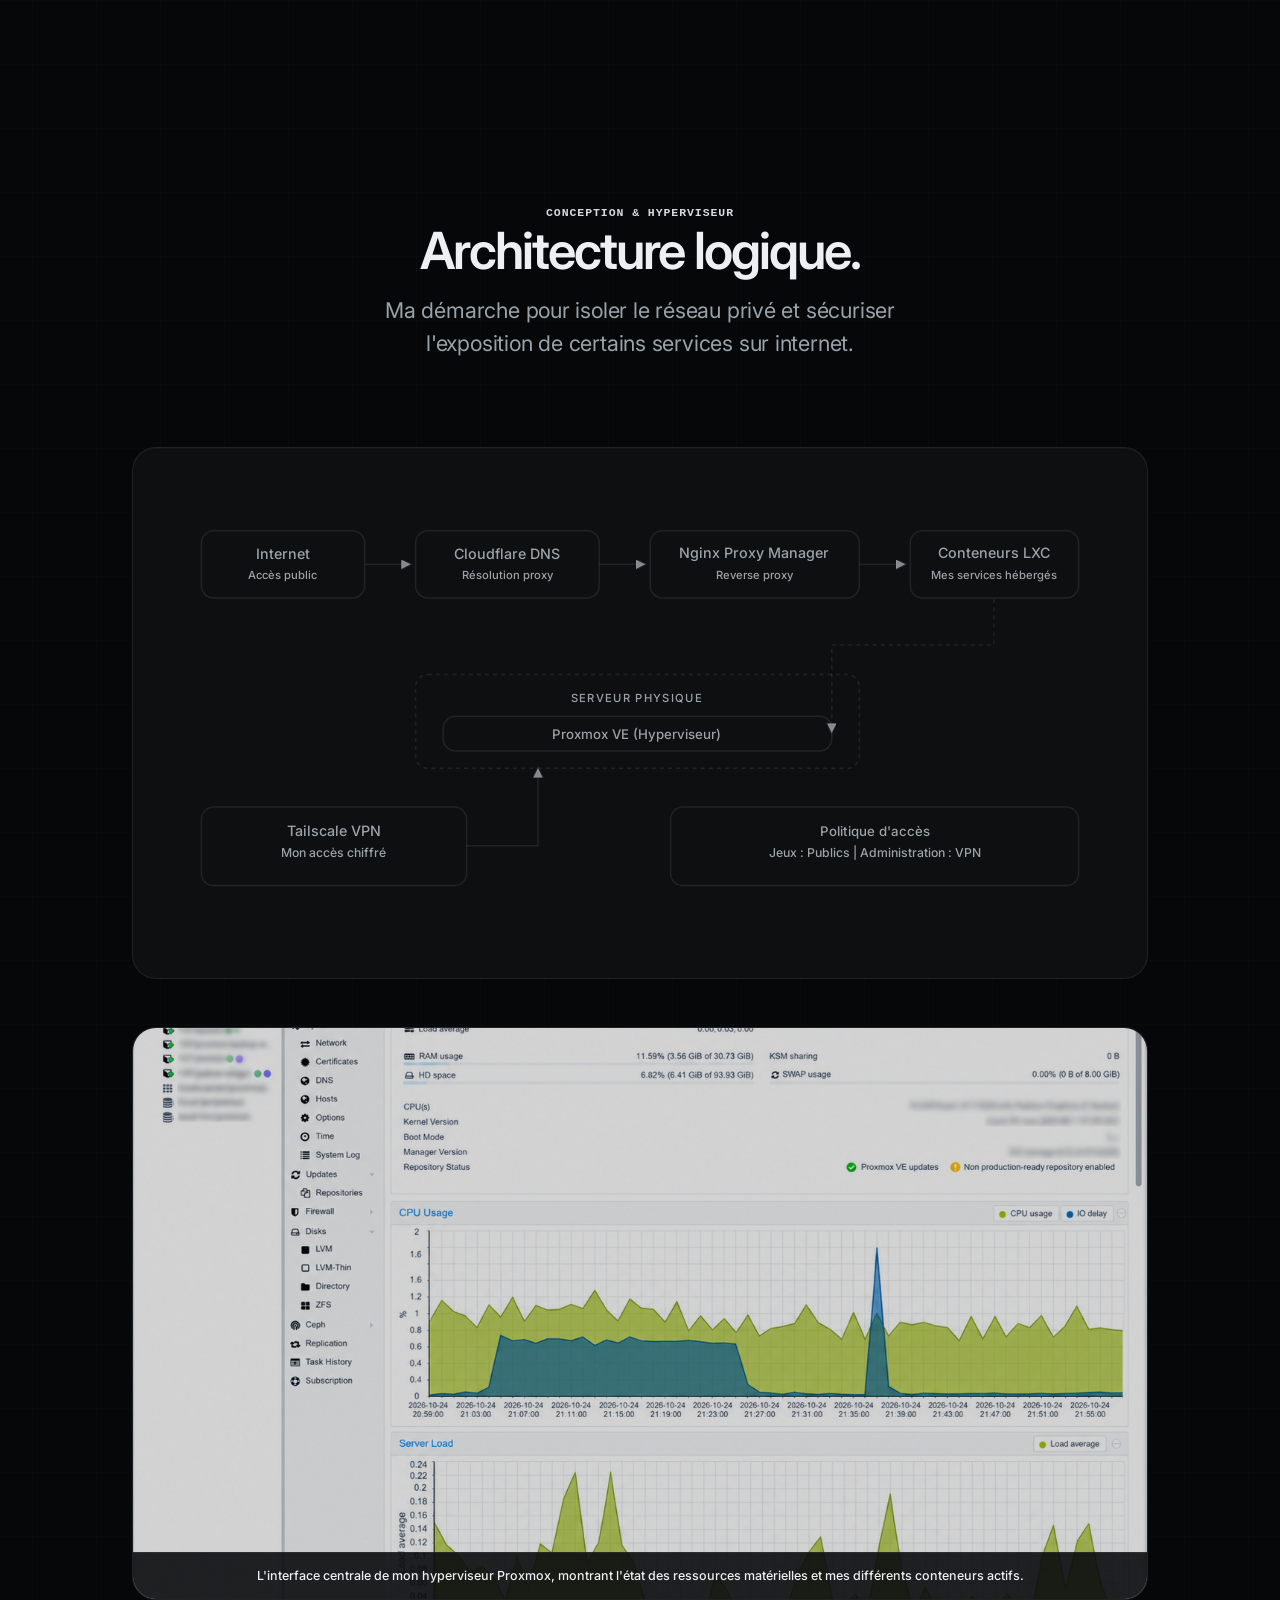
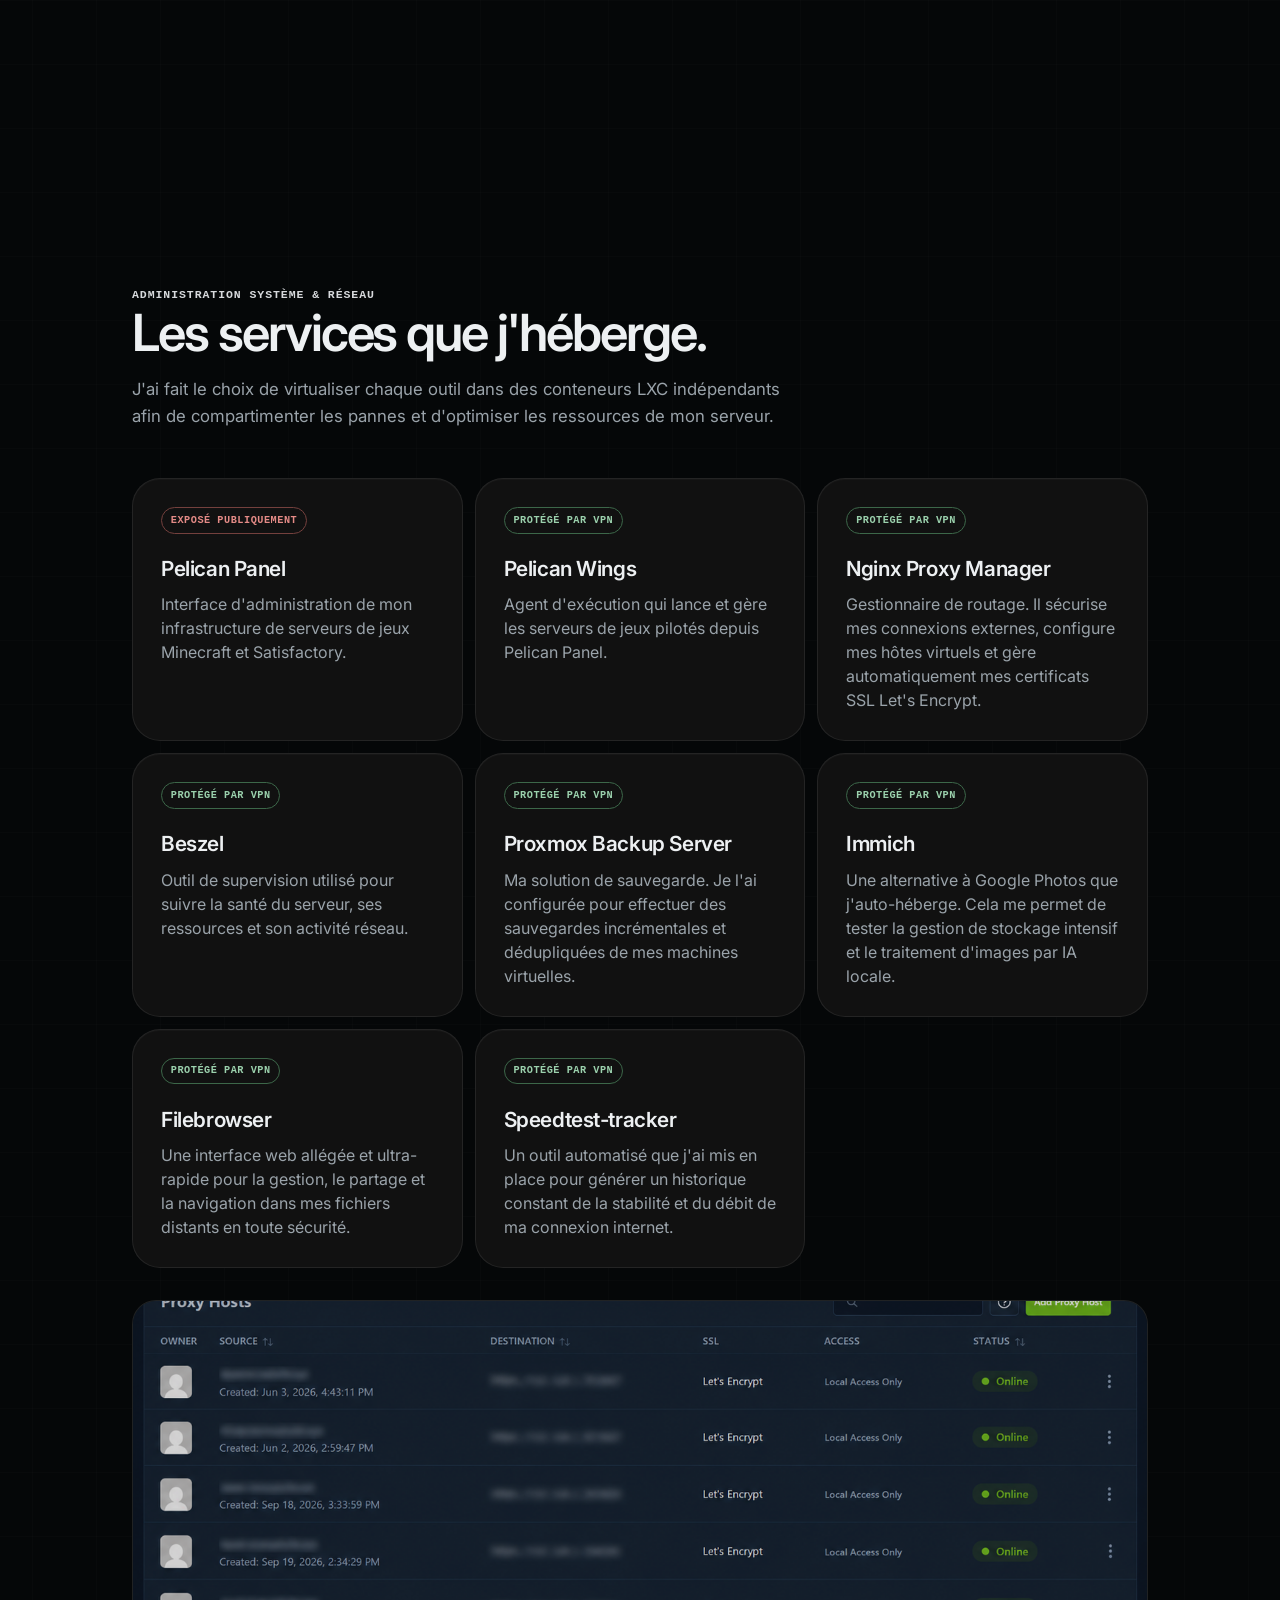
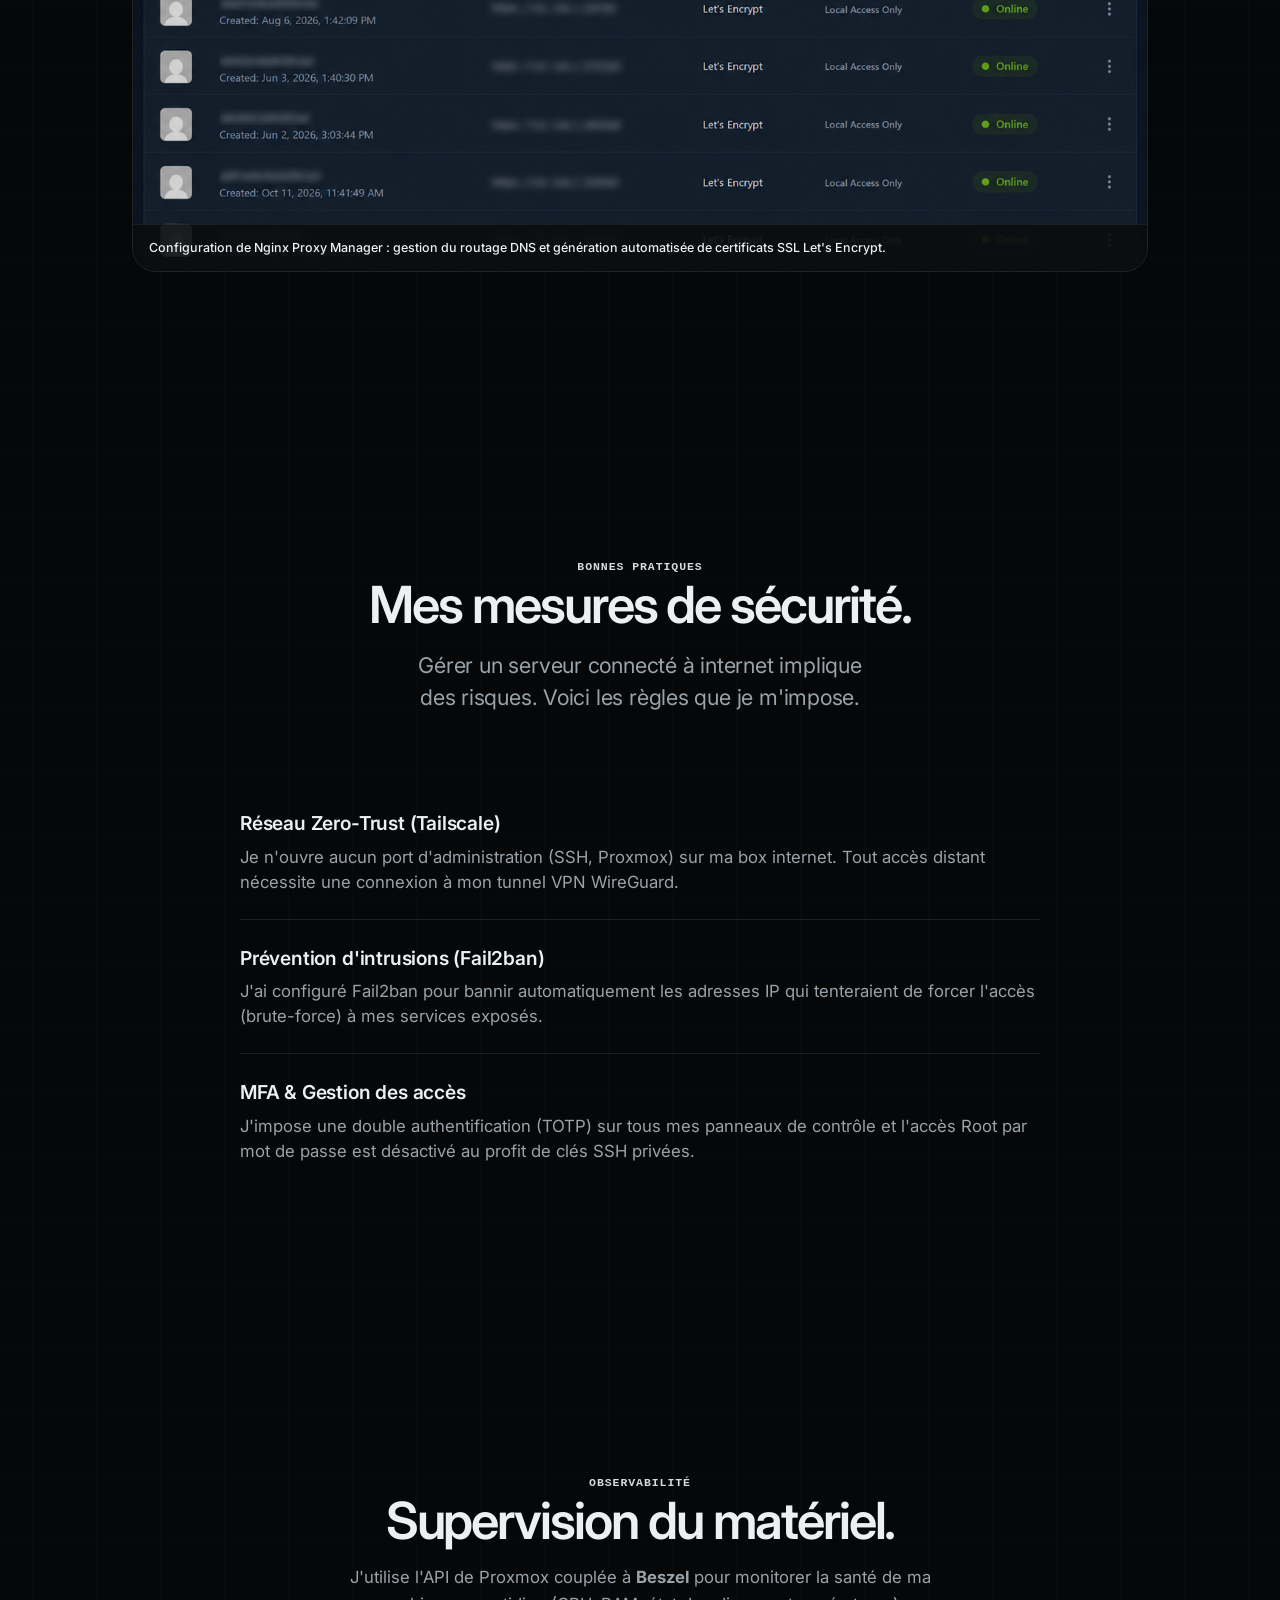
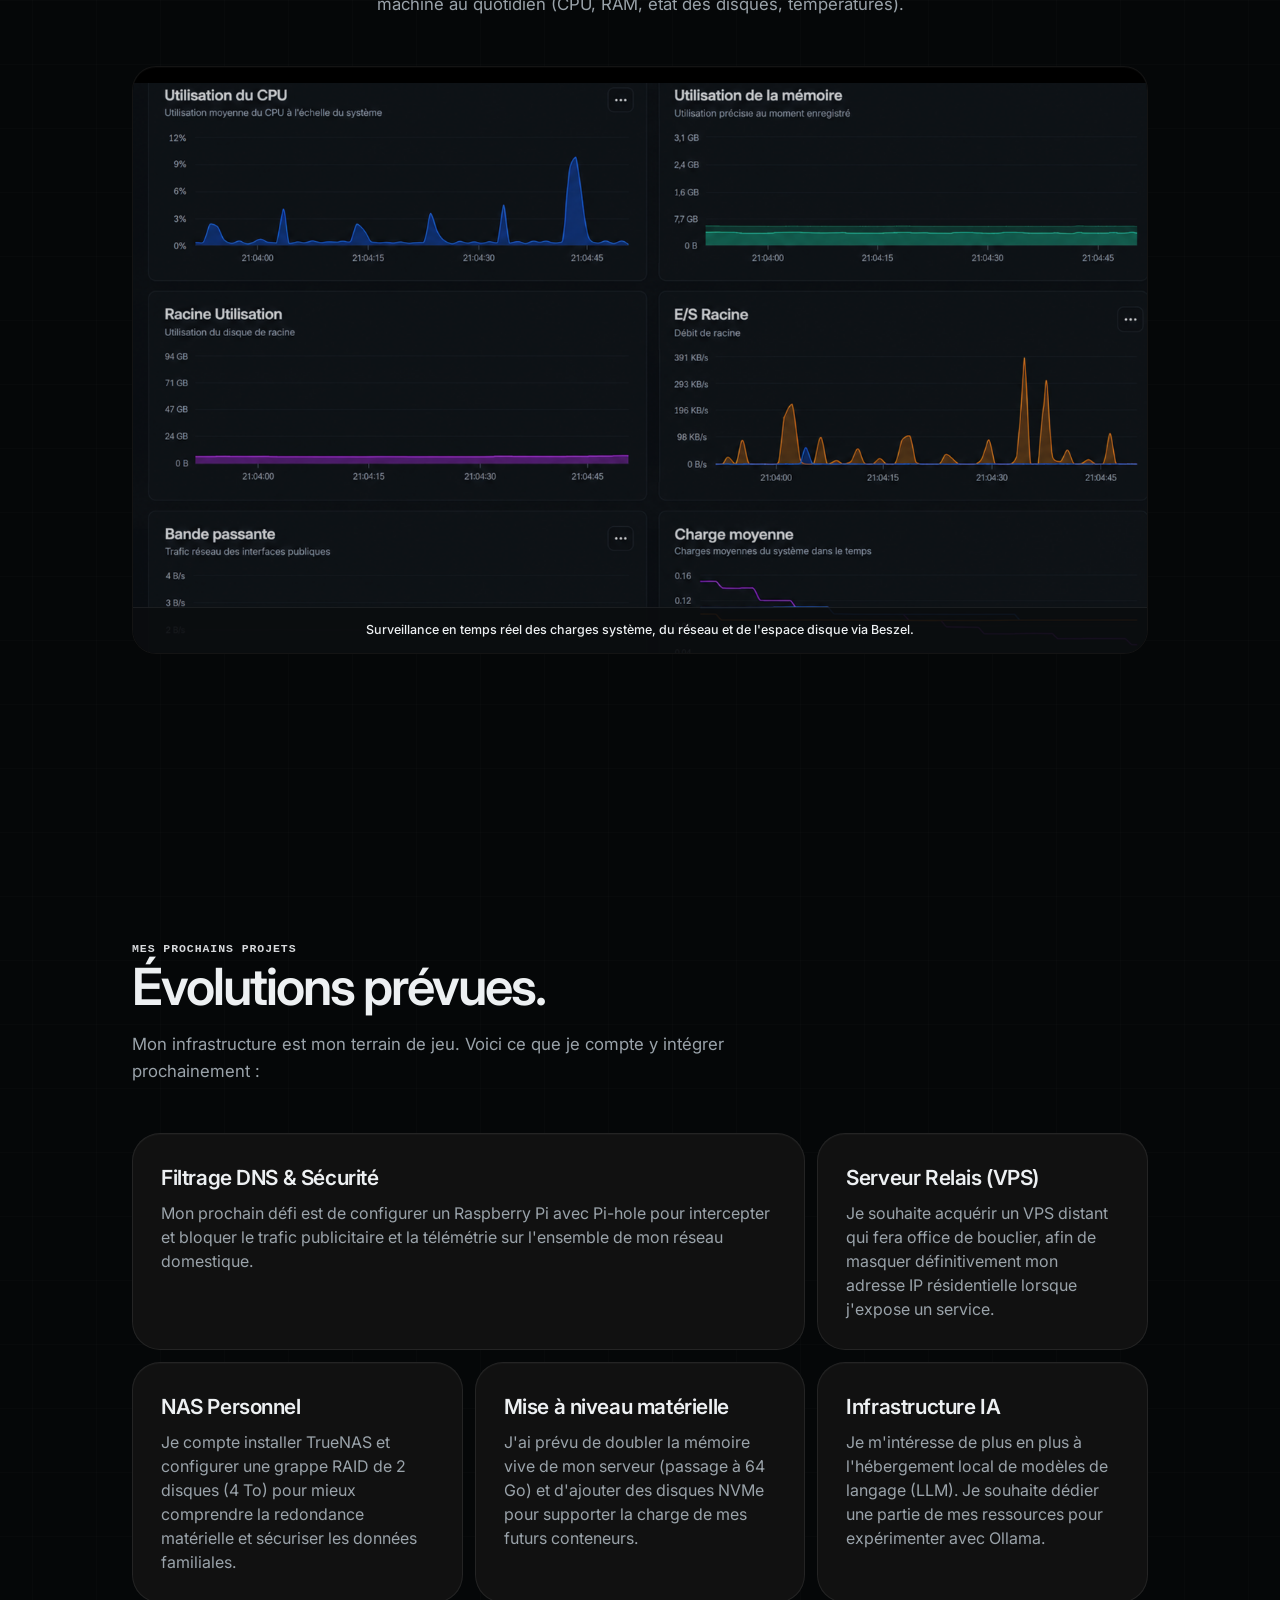
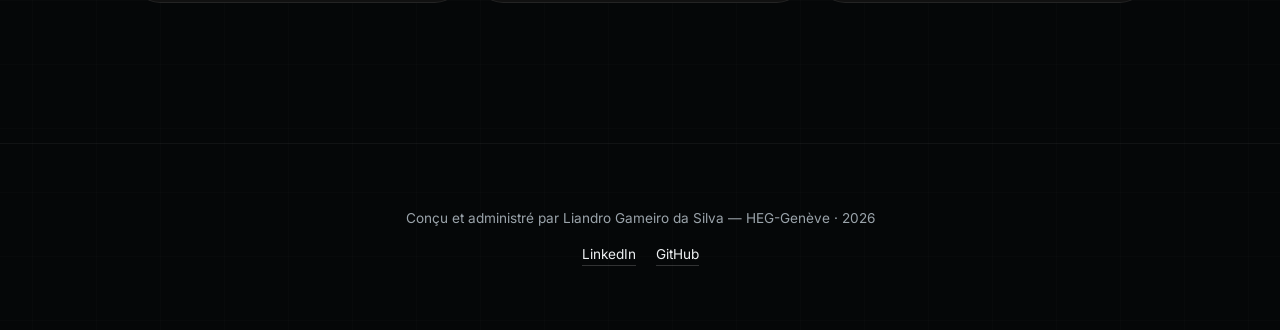
==== commit 1c173851: "v1.2" ====
--- a/index.html
+++ b/index.html
@@ -18,8 +18,8 @@
     <nav>
       <a href="#hero" class="brand">Liandro / Homelab</a>
       <div class="nav-links" id="primary-navigation">
+        <a href="#overview" class="nav-link" data-i18n="nav_overview">Vue d'ensemble</a>
         <a href="#architecture" class="nav-link" data-i18n="nav_arch">Architecture</a>
-        <a href="#overview" class="nav-link" data-i18n="nav_overview">Vue d'ensemble</a>
         <a href="#services" class="nav-link" data-i18n="nav_services">Services</a>
         <a href="#securite" class="nav-link" data-i18n="nav_security">Sécurité</a>
         <a href="#supervision" class="nav-link" data-i18n="nav_monitoring">Supervision</a>
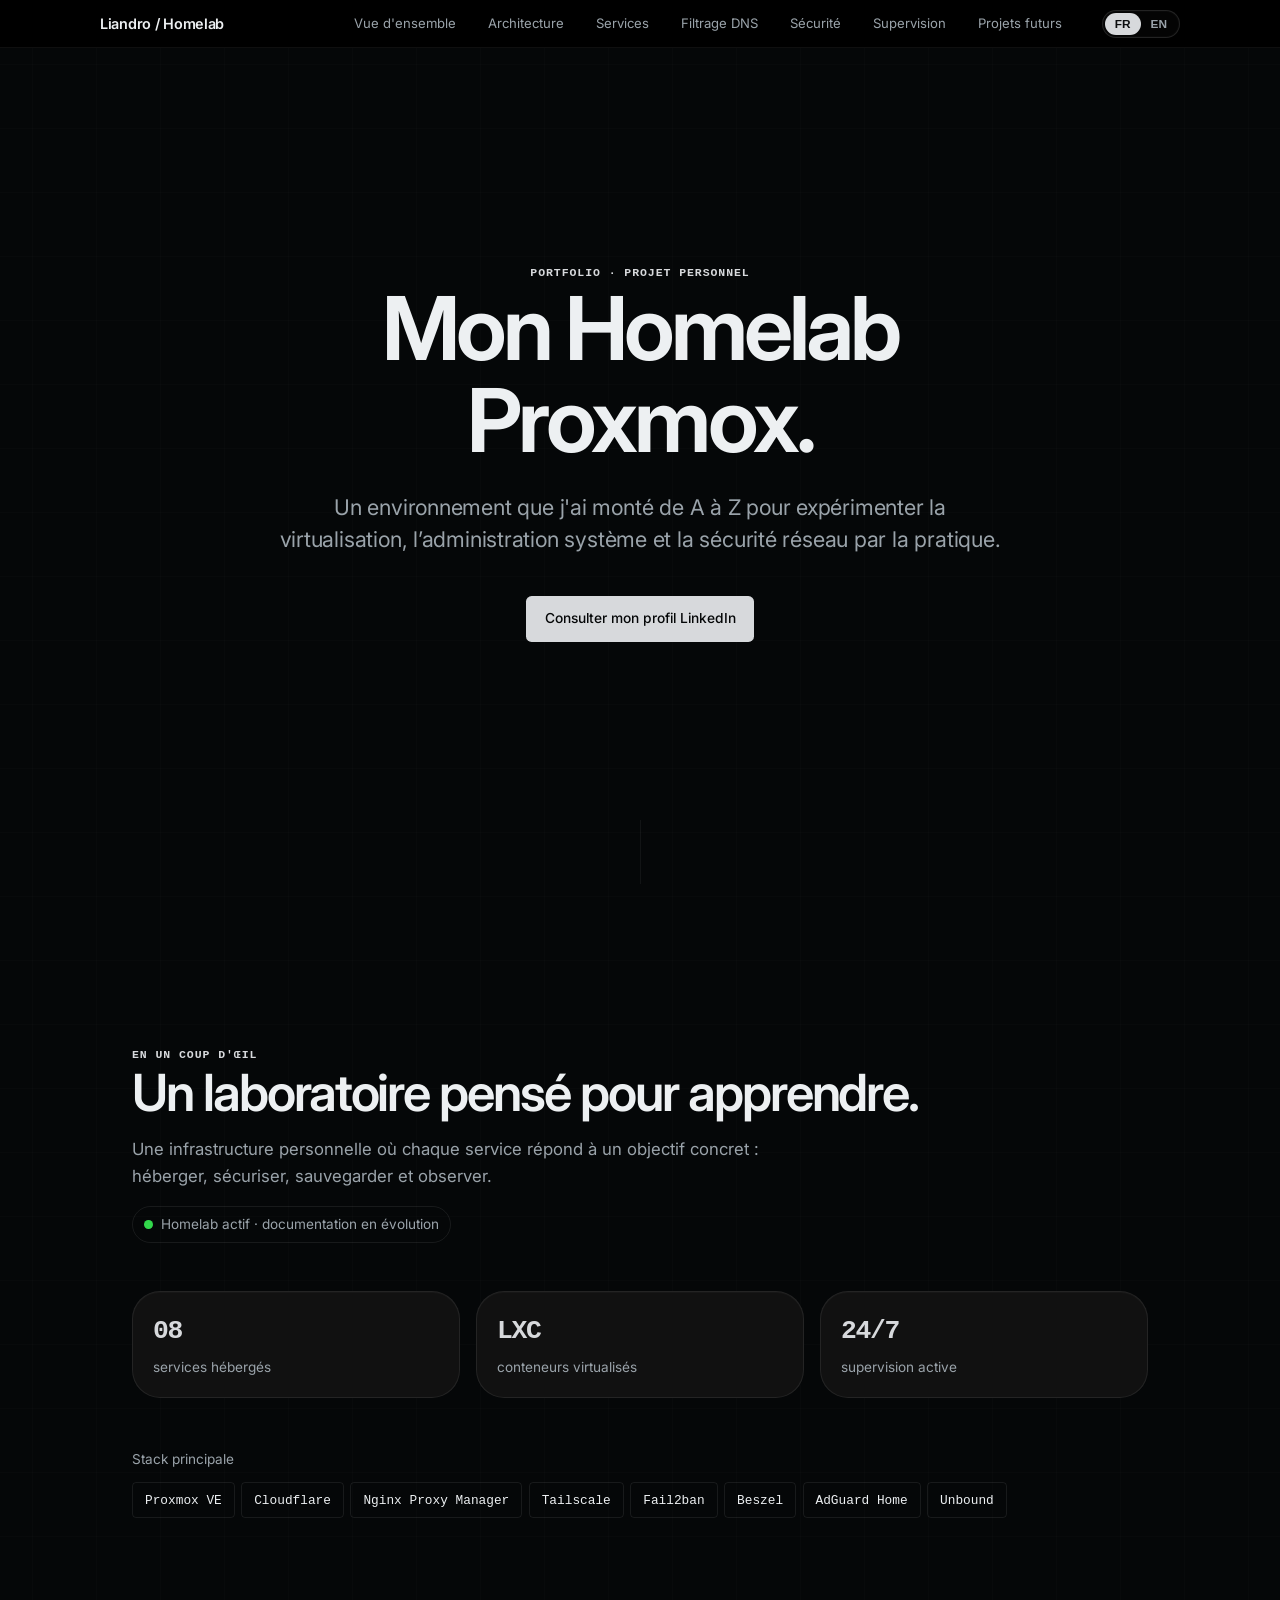
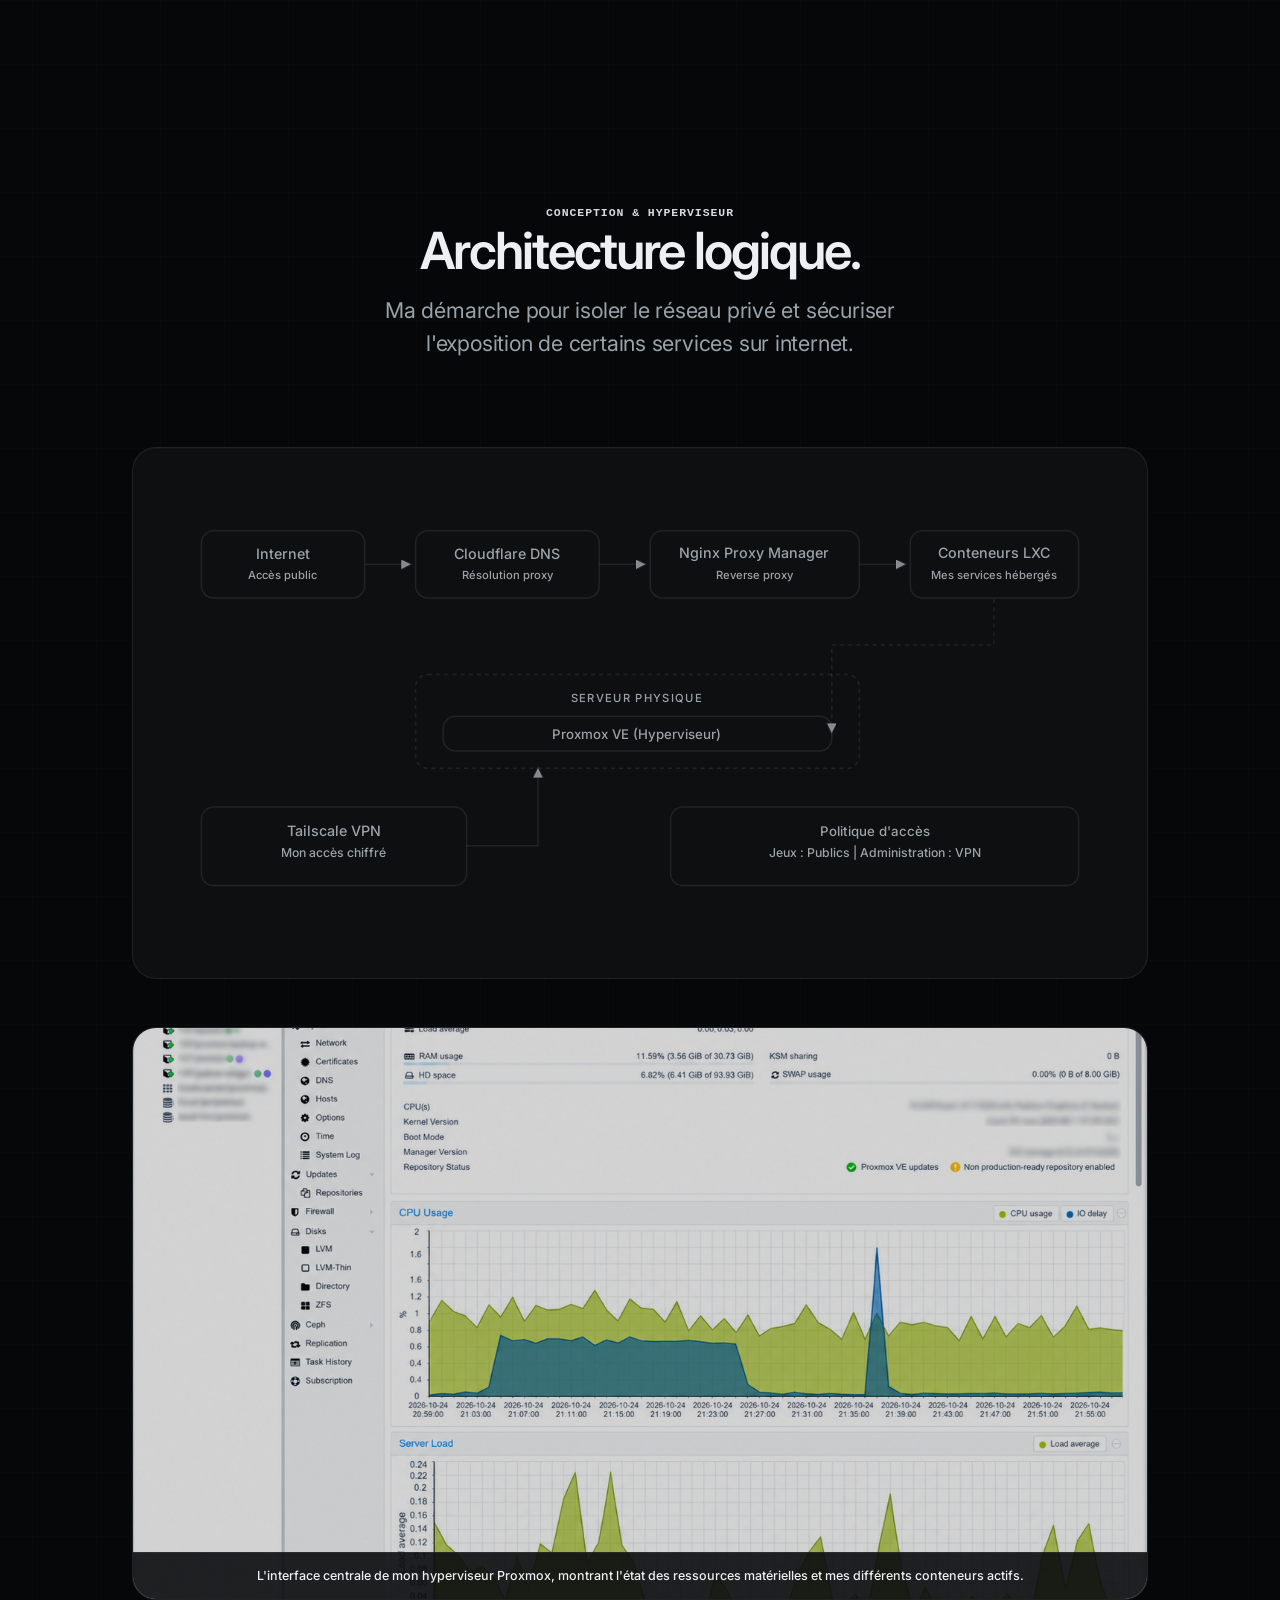
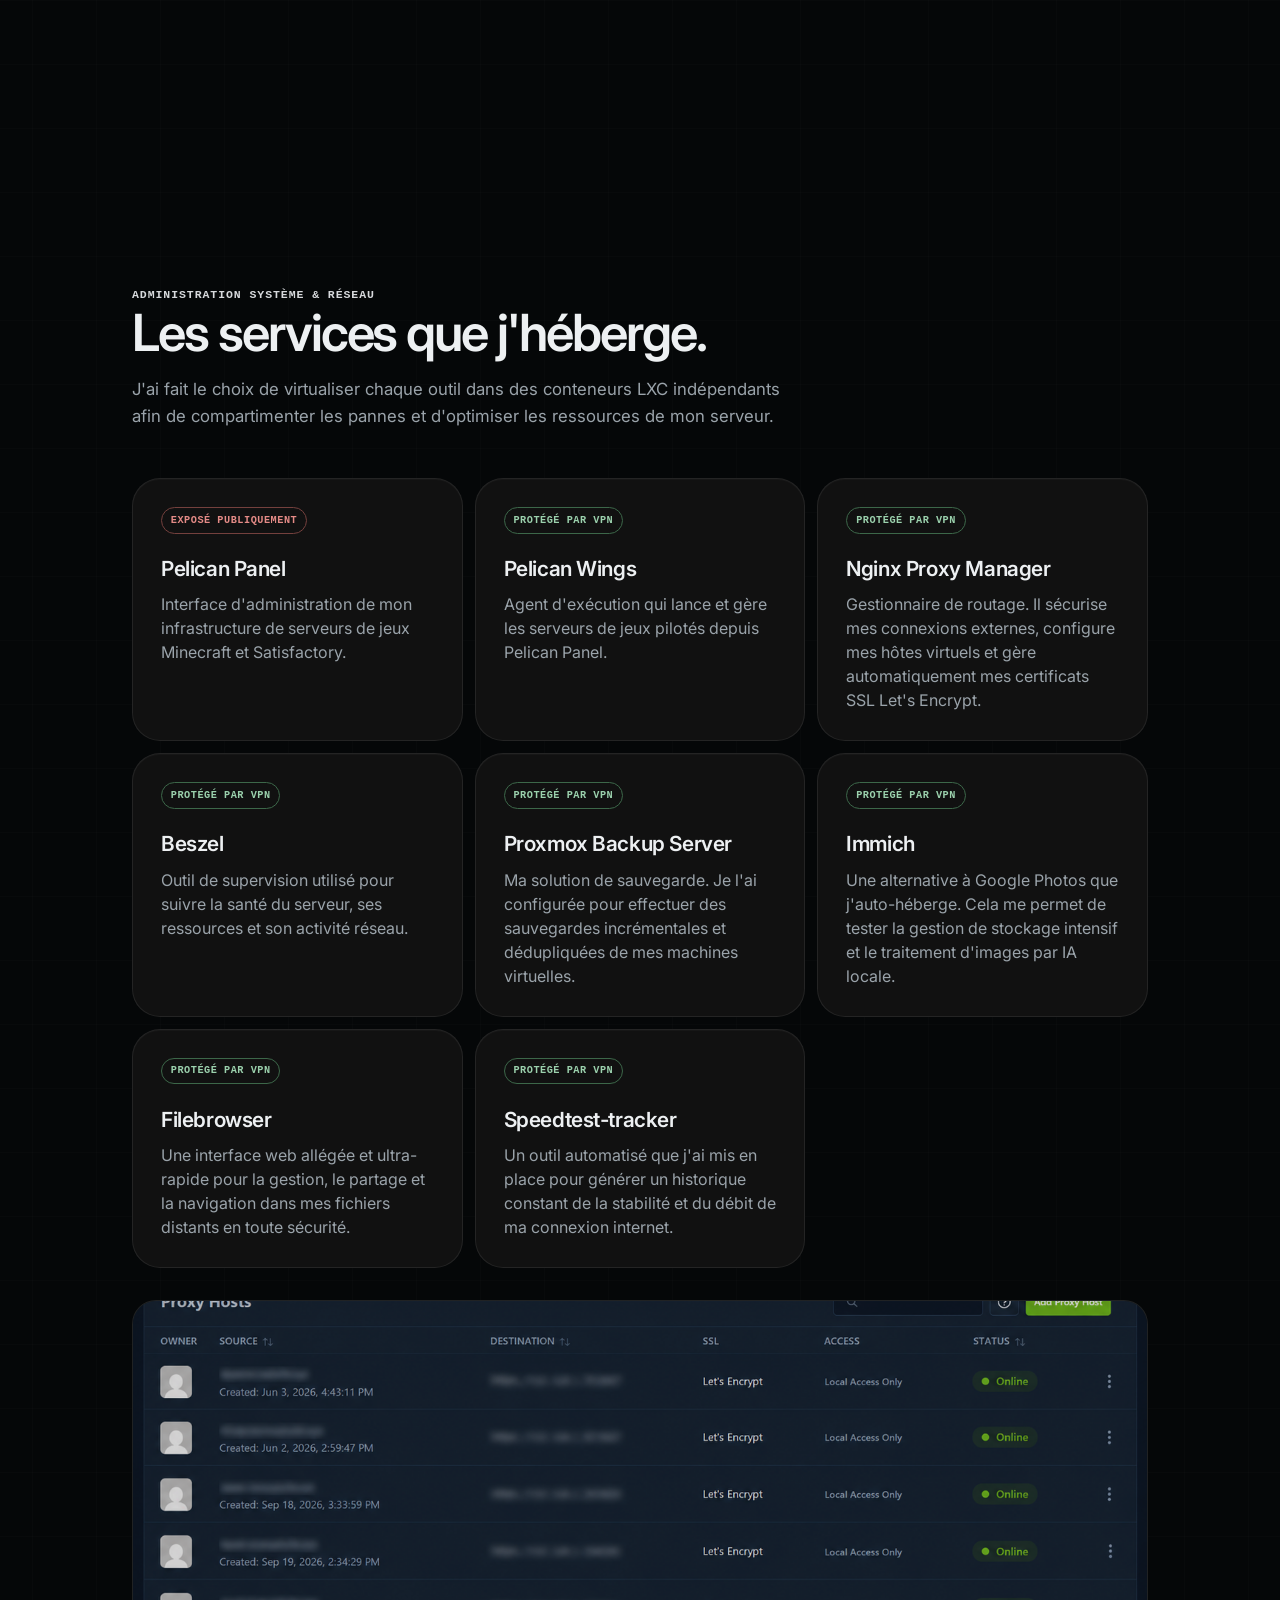
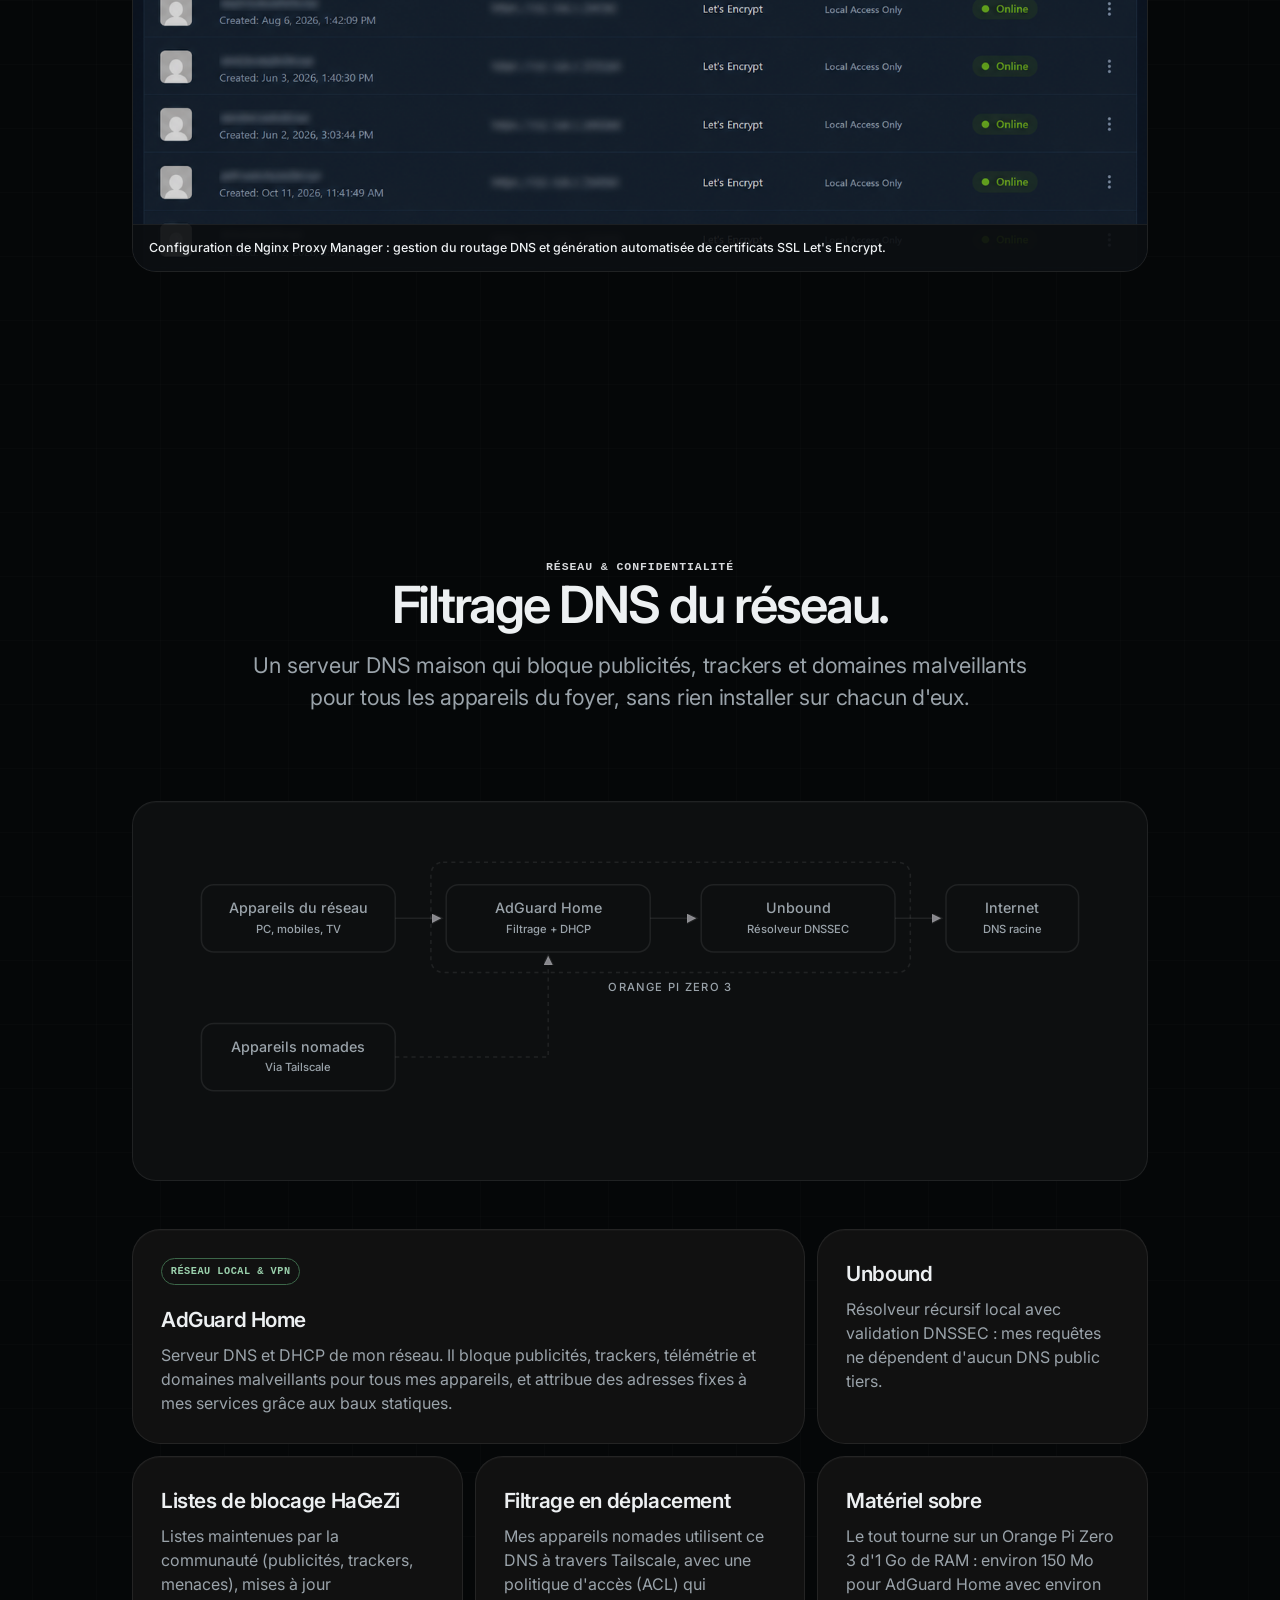
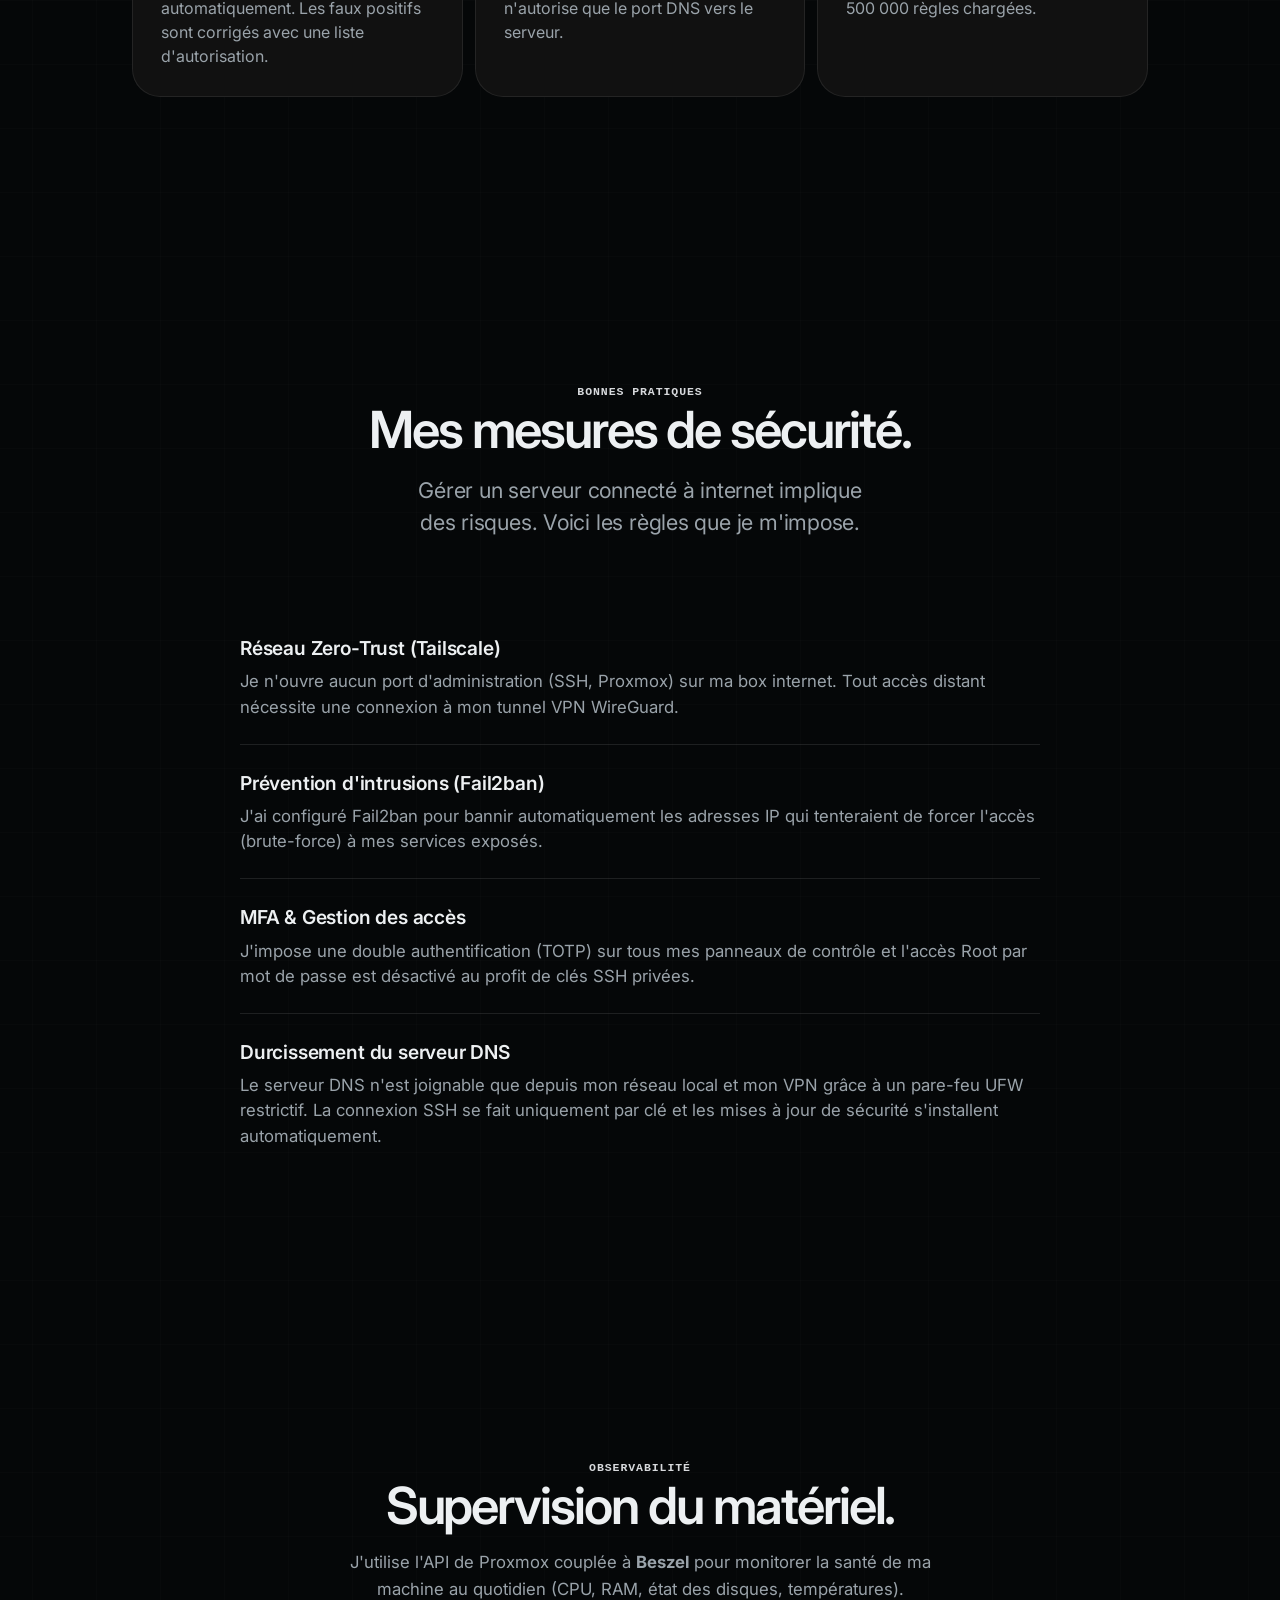
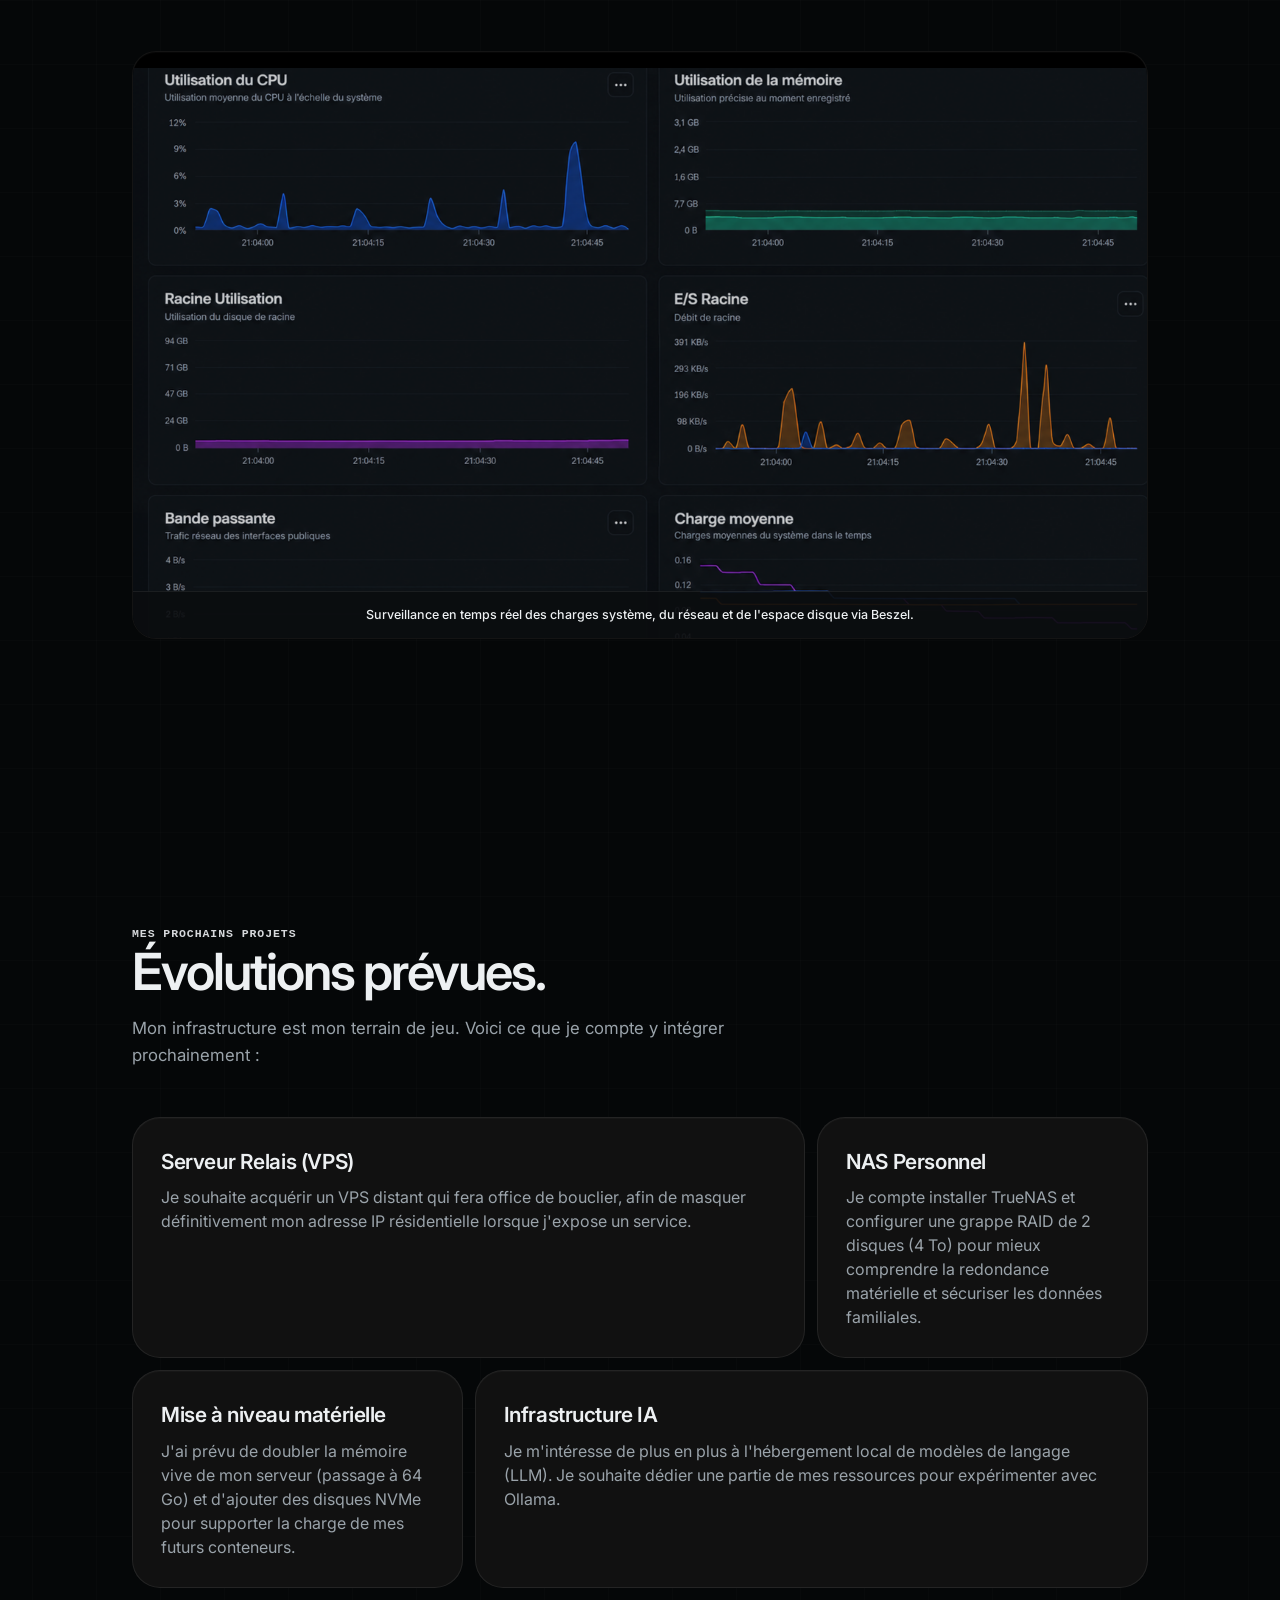
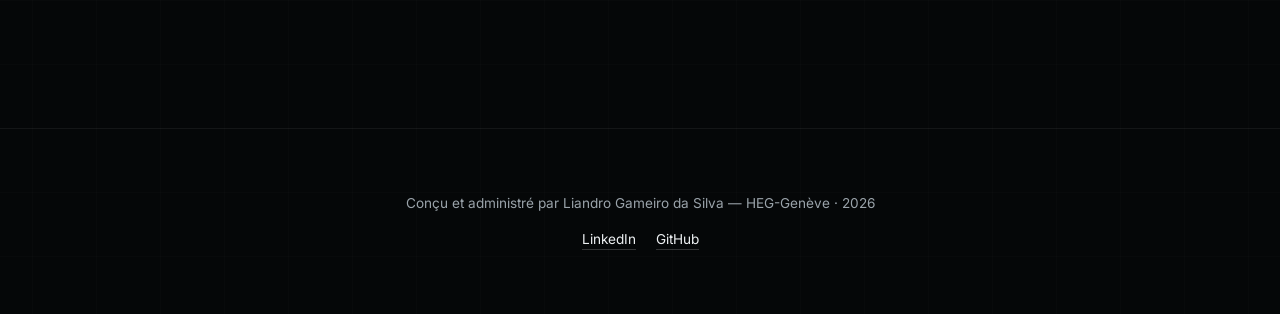
==== commit c74b5ab5: "1.3 - OrangePi zero 3 add" ====
--- a/index.html
+++ b/index.html
@@ -9,277 +9,351 @@
   <link rel="preconnect" href="https://fonts.googleapis.com">
   <link rel="preconnect" href="https://fonts.gstatic.com" crossorigin>
   <link href="https://fonts.googleapis.com/css2?family=Inter:wght@300;400;500;600;700&display=swap" rel="stylesheet">
-      <link rel="stylesheet" href="assets/css/styles.css">
+  <link rel="stylesheet" href="assets/css/styles.css">
 </head>
 <body>
 
-  <a class="skip-link" href="#contenu">Aller au contenu</a>
-  <header>
-    <nav>
-      <a href="#hero" class="brand">Liandro / Homelab</a>
-      <div class="nav-links" id="primary-navigation">
-        <a href="#overview" class="nav-link" data-i18n="nav_overview">Vue d'ensemble</a>
-        <a href="#architecture" class="nav-link" data-i18n="nav_arch">Architecture</a>
-        <a href="#services" class="nav-link" data-i18n="nav_services">Services</a>
-        <a href="#securite" class="nav-link" data-i18n="nav_security">Sécurité</a>
-        <a href="#supervision" class="nav-link" data-i18n="nav_monitoring">Supervision</a>
-        <a href="#futur" class="nav-link" data-i18n="nav_future">Projets futurs</a>
-      </div>
-      <div class="lang-switcher">
-        <button class="lang-btn active" type="button" data-lang="fr" aria-pressed="true">FR</button>
-        <button class="lang-btn" type="button" data-lang="en" aria-pressed="false">EN</button>
-      </div>
-      <button class="menu-toggle" type="button" aria-controls="primary-navigation" aria-expanded="false" aria-label="Ouvrir le menu">
-        <svg width="20" height="20" viewBox="0 0 24 24" aria-hidden="true"><path d="M4 7h16M4 12h16M4 17h16" fill="none" stroke="currentColor" stroke-width="2" stroke-linecap="round"/></svg>
-      </button>
-    </nav>
-  </header>
-
-  <main id="contenu">
-    <!-- HERO -->
-    <section id="hero" class="hero-section">
-      <div class="reveal">
-        <span class="eyebrow" data-i18n="hero_eyebrow">Portfolio · Projet Personnel</span>
-        <h1 data-i18n="hero_title">Mon Homelab<br>Proxmox.</h1>
-        <p class="lead" data-i18n="hero_lead">Un environnement que j'ai monté de A à Z pour expérimenter la virtualisation, l’administration système et la sécurité réseau par la pratique.</p>
-        <a class="btn" href="https://www.linkedin.com/in/lndr/" target="_blank" rel="noopener noreferrer" data-i18n="hero_btn">Consulter mon profil LinkedIn</a>
-      </div>
-    </section>
-
-    <!-- VUE D'ENSEMBLE -->
-    <section id="overview" class="section-left overview-section">
-      <div class="reveal">
-        <span class="eyebrow" data-i18n="overview_eyebrow">En un coup d'œil</span>
-        <h2 data-i18n="overview_title">Un laboratoire pensé pour apprendre.</h2>
-        <p class="body-text" data-i18n="overview_desc">Une infrastructure personnelle où chaque service répond à un objectif concret : héberger, sécuriser, sauvegarder et observer.</p>
-        <span class="status-line" data-i18n="hero_status">Homelab actif · documentation en évolution</span>
-      </div>
-      <div class="stats-grid">
-        <article class="stat-card reveal">
-          <strong>08</strong>
-          <span data-i18n="overview_stat_services">services hébergés</span>
-        </article>
-        <article class="stat-card reveal delay-1">
-          <strong>LXC</strong>
-          <span data-i18n="overview_stat_virtualization">conteneurs virtualisés</span>
-        </article>
-        <article class="stat-card reveal delay-2">
-          <strong>24/7</strong>
-          <span data-i18n="overview_stat_monitoring">supervision active</span>
-        </article>
-      </div>
-      <div class="tech-list reveal">
-        <span data-i18n="overview_stack_label">Stack principale</span>
-        <div class="tech-pills" aria-label="Technologies utilisées">
-          <span>Proxmox VE</span><span>Cloudflare</span><span>Nginx Proxy Manager</span>
-          <span>Tailscale</span><span>Fail2ban</span><span>Beszel</span>
-        </div>
-      </div>
-    </section>
-
-    <!-- ARCHITECTURE -->
-    <section id="architecture">
-      <div class="reveal">
-        <span class="eyebrow" data-i18n="arch_eyebrow">Conception & Hyperviseur</span>
-        <h2 data-i18n="arch_title">Architecture logique.</h2>
-        <p class="lead" data-i18n="arch_lead">Ma démarche pour isoler le réseau privé et sécuriser l'exposition de certains services sur internet.</p>
-      </div>
-
-      <!-- Schéma SVG -->
-      <div class="media-container arch-svg reveal delay-1">
-        <svg viewBox="0 0 900 420" role="img">
-          <defs>
-            <marker id="arrow" markerWidth="8" markerHeight="8" refX="6" refY="3" orient="auto"><path d="M0,0 L6,3 L0,6 Z" fill="#86868b"/></marker>
-          </defs>
-          <g font-family="Inter, sans-serif" text-anchor="middle">
-            <rect x="20" y="34" width="160" height="66" />
-            <text x="100" y="62" font-size="14" fill="#f5f5f7">Internet</text>
-            <text x="100" y="81" font-size="11" data-i18n="svg_public_access">Accès public</text>
-
-            <rect x="230" y="34" width="180" height="66" />
-            <text x="320" y="62" font-size="14" fill="#f5f5f7">Cloudflare DNS</text>
-            <text x="320" y="81" font-size="11" data-i18n="svg_proxy_res">Résolution proxy</text>
-
-            <rect x="460" y="34" width="205" height="66" />
-            <text x="562" y="61" font-size="14" fill="#f5f5f7">Nginx Proxy Manager</text>
-            <text x="562" y="81" font-size="11">Reverse proxy</text>
-
-            <rect x="715" y="34" width="165" height="66" />
-            <text x="797" y="61" font-size="14" fill="#f5f5f7" data-i18n="svg_lxc">Conteneurs LXC</text>
-            <text x="797" y="81" font-size="11" data-i18n="svg_hosted_services">Mes services hébergés</text>
-
-            <path d="M180 67 H225" fill="none" marker-end="url(#arrow)"/>
-            <path d="M410 67 H455" fill="none" marker-end="url(#arrow)"/>
-            <path d="M665 67 H710" fill="none" marker-end="url(#arrow)"/>
-
-            <rect x="230" y="175" width="435" height="92" stroke-dasharray="4 4"/>
-            <text x="447" y="202" font-size="11" letter-spacing="1.3" data-i18n="svg_physical_server">SERVEUR PHYSIQUE</text>
-            <rect x="257" y="216" width="381" height="34" />
-            <text x="447" y="238" font-size="13" fill="#f5f5f7">Proxmox VE (Hyperviseur)</text>
-
-            <path d="M797 101 V146 H638 V232" stroke-dasharray="4 4" fill="none" marker-end="url(#arrow)"/>
-
-            <rect x="20" y="305" width="260" height="77" />
-            <text x="150" y="333" font-size="14" fill="#f5f5f7">Tailscale VPN</text>
-            <text x="150" y="354" font-size="12" data-i18n="svg_encrypted_access">Mon accès chiffré</text>
-
-            <path d="M280 343 H350 V267" fill="none" marker-end="url(#arrow)"/>
-
-            <rect x="480" y="305" width="400" height="77" />
-            <text x="680" y="333" font-size="13" fill="#f5f5f7" data-i18n="svg_access_policy_title">Politique d'accès</text>
-            <text x="680" y="354" font-size="12" data-i18n="svg_access_policy_desc">Jeux : Publics | Administration : VPN</text>
-          </g>
-        </svg>
-      </div>
-
-      <!-- Image Proxmox -->
-      <div class="media-container reveal delay-2">
-        <img src="assets/images/pve_dashboard.png" alt="Interface de gestion Proxmox VE" id="img-pve-alt" loading="lazy" decoding="async">
-        <div class="image-caption" data-i18n="pve_caption">L'interface centrale de mon hyperviseur Proxmox, montrant l'état des ressources matérielles et mes différents conteneurs actifs.</div>
-      </div>
-    </section>
-
-    <!-- SERVICES -->
-    <section id="services" class="section-left">
-      <div class="reveal">
-        <span class="eyebrow" data-i18n="services_eyebrow">Administration système & Réseau</span>
-        <h2 data-i18n="services_title">Les services que j'héberge.</h2>
-        <p class="body-text" data-i18n="services_desc">J'ai fait le choix de virtualiser chaque outil dans des conteneurs LXC indépendants afin de compartimenter les pannes et d'optimiser les ressources de mon serveur.</p>
-      </div>
-
-      <div class="bento-grid">
-        <div class="bento-card reveal">
-          <span class="tag red" data-i18n="tag_public">Exposé publiquement</span>
-          <h3>Pelican Panel</h3>
-          <p data-i18n="pelican_panel_desc">Interface d'administration de mon infrastructure de serveurs de jeux Minecraft et Satisfactory.</p>
-        </div>
-        <div class="bento-card reveal delay-1">
-          <span class="tag green" data-i18n="tag_vpn">Protégé par VPN</span>
-          <h3>Pelican Wings</h3>
-          <p data-i18n="pelican_wings_desc">Agent d'exécution qui lance et gère les serveurs de jeux pilotés depuis Pelican Panel.</p>
-        </div>
-        <div class="bento-card reveal delay-2">
-          <span class="tag green" data-i18n="tag_vpn">Protégé par VPN</span>
-          <h3>Nginx Proxy Manager</h3>
-          <p data-i18n="npm_desc">Gestionnaire de routage. Il sécurise mes connexions externes, configure mes hôtes virtuels et gère automatiquement mes certificats SSL Let's Encrypt.</p>
-        </div>
-        <div class="bento-card reveal">
-          <span class="tag green" data-i18n="tag_vpn">Protégé par VPN</span>
-          <h3>Beszel</h3>
-          <p data-i18n="beszel_desc">Outil de supervision utilisé pour suivre la santé du serveur, ses ressources et son activité réseau.</p>
-        </div>
-        <div class="bento-card reveal delay-1">
-          <span class="tag green" data-i18n="tag_vpn">Protégé par VPN</span>
-          <h3>Proxmox Backup Server</h3>
-          <p data-i18n="pbs_desc">Ma solution de sauvegarde. Je l'ai configurée pour effectuer des sauvegardes incrémentales et dédupliquées de mes machines virtuelles.</p>
-        </div>
-        <div class="bento-card reveal delay-2">
-          <span class="tag green" data-i18n="tag_vpn">Protégé par VPN</span>
-          <h3>Immich</h3>
-          <p data-i18n="immich_desc">Une alternative à Google Photos que j'auto-héberge. Cela me permet de tester la gestion de stockage intensif et le traitement d'images par IA locale.</p>
-        </div>
-        <div class="bento-card reveal delay-1">
-          <span class="tag green" data-i18n="tag_vpn">Protégé par VPN</span>
-          <h3>Filebrowser</h3>
-          <p data-i18n="filebrowser_desc">Une interface web allégée et ultra-rapide pour la gestion, le partage et la navigation dans mes fichiers distants en toute sécurité.</p>
-        </div>
-        <div class="bento-card reveal delay-2">
-          <span class="tag green" data-i18n="tag_vpn">Protégé par VPN</span>
-          <h3>Speedtest-tracker</h3>
-          <p data-i18n="speedtest_desc">Un outil automatisé que j'ai mis en place pour générer un historique constant de la stabilité et du débit de ma connexion internet.</p>
-        </div>
-      </div>
-
-      <!-- Image NPM (Réseau) -->
-      <div class="media-container npm-media reveal">
-        <img src="assets/images/npm_dashboard.png" alt="Tableau de bord Nginx Proxy Manager" id="img-npm-alt" loading="lazy" decoding="async">
-        <div class="image-caption" data-i18n="npm_caption">Configuration de Nginx Proxy Manager : gestion du routage DNS et génération automatisée de certificats SSL Let's Encrypt.</div>
-      </div>
-    </section>
-
-    <!-- SÉCURITÉ -->
-    <section id="securite">
-      <div class="reveal">
-        <span class="eyebrow" data-i18n="sec_eyebrow">Bonnes pratiques</span>
-        <h2 data-i18n="sec_title">Mes mesures de sécurité.</h2>
-        <p class="lead" data-i18n="sec_lead">Gérer un serveur connecté à internet implique des risques. Voici les règles que je m'impose.</p>
-      </div>
-
-      <ul class="clean-list reveal delay-1">
-        <li>
-          <strong data-i18n="sec_zt_title">Réseau Zero-Trust (Tailscale)</strong>
-          <span data-i18n="sec_zt_desc">Je n'ouvre aucun port d'administration (SSH, Proxmox) sur ma box internet. Tout accès distant nécessite une connexion à mon tunnel VPN WireGuard.</span>
-        </li>
-        <li>
-          <strong data-i18n="sec_f2b_title">Prévention d'intrusions (Fail2ban)</strong>
-          <span data-i18n="sec_f2b_desc">J'ai configuré Fail2ban pour bannir automatiquement les adresses IP qui tenteraient de forcer l'accès (brute-force) à mes services exposés.</span>
-        </li>
-        <li>
-          <strong data-i18n="sec_mfa_title">MFA & Gestion des accès</strong>
-          <span data-i18n="sec_mfa_desc">J'impose une double authentification (TOTP) sur tous mes panneaux de contrôle et l'accès Root par mot de passe est désactivé au profit de clés SSH privées.</span>
-        </li>
-      </ul>
-    </section>
-
-    <!-- SUPERVISION -->
-    <section id="supervision">
-      <div class="reveal">
-        <span class="eyebrow" data-i18n="mon_eyebrow">Observabilité</span>
-        <h2 data-i18n="mon_title">Supervision du matériel.</h2>
-        <p class="body-text" data-i18n="mon_desc">J'utilise l'API de Proxmox couplée à <strong>Beszel</strong> pour monitorer la santé de ma machine au quotidien (CPU, RAM, état des disques, températures).</p>
-      </div>
-
-      <!-- Image Beszel -->
-      <div class="media-container monitoring-media reveal delay-1">
-        <img src="assets/images/monitor_dashboard.png" alt="Tableau de bord de monitoring Beszel" id="img-beszel-alt" loading="lazy" decoding="async">
-        <div class="image-caption" data-i18n="mon_caption">Surveillance en temps réel des charges système, du réseau et de l'espace disque via Beszel.</div>
-      </div>
-    </section>
-
-    <!-- FUTUR & APPRENTISSAGES -->
-    <section id="futur" class="section-left">
-      <div class="reveal">
-        <span class="eyebrow" data-i18n="fut_eyebrow">Mes prochains projets</span>
-        <h2 data-i18n="fut_title">Évolutions prévues.</h2>
-        <p class="body-text" data-i18n="fut_desc">Mon infrastructure est mon terrain de jeu. Voici ce que je compte y intégrer prochainement :</p>
-      </div>
-
-      <div class="bento-grid">
-        <div class="bento-card wide reveal">
-          <h3 data-i18n="fut_pihole_title">Filtrage DNS & Sécurité</h3>
-          <p data-i18n="fut_pihole_desc">Mon prochain défi est de configurer un Raspberry Pi avec Pi-hole pour intercepter et bloquer le trafic publicitaire et la télémétrie sur l'ensemble de mon réseau domestique.</p>
-        </div>
-        <div class="bento-card reveal delay-1">
-          <h3 data-i18n="fut_vps_title">Serveur Relais (VPS)</h3>
-          <p data-i18n="fut_vps_desc">Je souhaite acquérir un VPS distant qui fera office de bouclier, afin de masquer définitivement mon adresse IP résidentielle lorsque j'expose un service.</p>
-        </div>
-        <div class="bento-card reveal delay-2">
-          <h3 data-i18n="fut_nas_title">NAS Personnel</h3>
-          <p data-i18n="fut_nas_desc">Je compte installer TrueNAS et configurer une grappe RAID de 2 disques (4 To) pour mieux comprendre la redondance matérielle et sécuriser les données familiales.</p>
-        </div>
-        <div class="bento-card reveal">
-          <h3 data-i18n="fut_hw_title">Mise à niveau matérielle</h3>
-          <p data-i18n="fut_hw_desc">J'ai prévu de doubler la mémoire vive de mon serveur (passage à 64 Go) et d'ajouter des disques NVMe pour supporter la charge de mes futurs conteneurs.</p>
-        </div>
-        <div class="bento-card reveal delay-1">
-          <h3 data-i18n="fut_ai_title">Infrastructure IA</h3>
-          <p data-i18n="fut_ai_desc">Je m'intéresse de plus en plus à l'hébergement local de modèles de langage (LLM). Je souhaite dédier une partie de mes ressources pour expérimenter avec Ollama.</p>
-        </div>
-      </div>
-
-    </section>
-  </main>
-
-  <footer>
-    <p><span data-i18n="footer_text">Conçu et administré par Liandro Gameiro da Silva — HEG-Genève</span> · <span id="year">2026</span></p>
-    <div class="footer-links" aria-label="Réseaux professionnels">
-      <a href="https://www.linkedin.com/in/lndr/" target="_blank" rel="noopener noreferrer" data-i18n="footer_linkedin">LinkedIn</a>
-      <a href="https://github.com/WalV1x/" target="_blank" rel="noopener noreferrer" data-i18n="footer_github">GitHub</a>
-    </div>
-  </footer>
-  <a class="back-to-top" href="#hero" aria-label="Retour en haut">↑</a>
-
-  <!-- Script pour les animations au scroll et la traduction -->
-    <script src="assets/js/script.js" defer></script>
+<a class="skip-link" href="#contenu">Aller au contenu</a>
+<header>
+  <nav>
+    <a href="#hero" class="brand">Liandro / Homelab</a>
+    <div class="nav-links" id="primary-navigation">
+      <a href="#overview" class="nav-link" data-i18n="nav_overview">Vue d'ensemble</a>
+      <a href="#architecture" class="nav-link" data-i18n="nav_arch">Architecture</a>
+      <a href="#services" class="nav-link" data-i18n="nav_services">Services</a>
+      <a href="#dns" class="nav-link" data-i18n="nav_dns">Filtrage DNS</a>
+      <a href="#securite" class="nav-link" data-i18n="nav_security">Sécurité</a>
+      <a href="#supervision" class="nav-link" data-i18n="nav_monitoring">Supervision</a>
+      <a href="#futur" class="nav-link" data-i18n="nav_future">Projets futurs</a>
+    </div>
+    <div class="lang-switcher">
+      <button class="lang-btn active" type="button" data-lang="fr" aria-pressed="true">FR</button>
+      <button class="lang-btn" type="button" data-lang="en" aria-pressed="false">EN</button>
+    </div>
+    <button class="menu-toggle" type="button" aria-controls="primary-navigation" aria-expanded="false" aria-label="Ouvrir le menu">
+      <svg width="20" height="20" viewBox="0 0 24 24" aria-hidden="true"><path d="M4 7h16M4 12h16M4 17h16" fill="none" stroke="currentColor" stroke-width="2" stroke-linecap="round"/></svg>
+    </button>
+  </nav>
+</header>
+
+<main id="contenu">
+  <!-- HERO -->
+  <section id="hero" class="hero-section">
+    <div class="reveal">
+      <span class="eyebrow" data-i18n="hero_eyebrow">Portfolio · Projet Personnel</span>
+      <h1 data-i18n="hero_title">Mon Homelab<br>Proxmox.</h1>
+      <p class="lead" data-i18n="hero_lead">Un environnement que j'ai monté de A à Z pour expérimenter la virtualisation, l’administration système et la sécurité réseau par la pratique.</p>
+      <a class="btn" href="https://www.linkedin.com/in/lndr/" target="_blank" rel="noopener noreferrer" data-i18n="hero_btn">Consulter mon profil LinkedIn</a>
+    </div>
+  </section>
+
+  <!-- VUE D'ENSEMBLE -->
+  <section id="overview" class="section-left overview-section">
+    <div class="reveal">
+      <span class="eyebrow" data-i18n="overview_eyebrow">En un coup d'œil</span>
+      <h2 data-i18n="overview_title">Un laboratoire pensé pour apprendre.</h2>
+      <p class="body-text" data-i18n="overview_desc">Une infrastructure personnelle où chaque service répond à un objectif concret : héberger, sécuriser, sauvegarder et observer.</p>
+      <span class="status-line" data-i18n="hero_status">Homelab actif · documentation en évolution</span>
+    </div>
+    <div class="stats-grid">
+      <article class="stat-card reveal">
+        <strong>08</strong>
+        <span data-i18n="overview_stat_services">services hébergés</span>
+      </article>
+      <article class="stat-card reveal delay-1">
+        <strong>LXC</strong>
+        <span data-i18n="overview_stat_virtualization">conteneurs virtualisés</span>
+      </article>
+      <article class="stat-card reveal delay-2">
+        <strong>24/7</strong>
+        <span data-i18n="overview_stat_monitoring">supervision active</span>
+      </article>
+    </div>
+    <div class="tech-list reveal">
+      <span data-i18n="overview_stack_label">Stack principale</span>
+      <div class="tech-pills" aria-label="Technologies utilisées">
+        <span>Proxmox VE</span><span>Cloudflare</span><span>Nginx Proxy Manager</span>
+        <span>Tailscale</span><span>Fail2ban</span><span>Beszel</span>
+        <span>AdGuard Home</span><span>Unbound</span>
+      </div>
+    </div>
+  </section>
+
+  <!-- ARCHITECTURE -->
+  <section id="architecture">
+    <div class="reveal">
+      <span class="eyebrow" data-i18n="arch_eyebrow">Conception & Hyperviseur</span>
+      <h2 data-i18n="arch_title">Architecture logique.</h2>
+      <p class="lead" data-i18n="arch_lead">Ma démarche pour isoler le réseau privé et sécuriser l'exposition de certains services sur internet.</p>
+    </div>
+
+    <!-- Schéma SVG -->
+    <div class="media-container arch-svg reveal delay-1">
+      <svg viewBox="0 0 900 420" role="img">
+        <defs>
+          <marker id="arrow" markerWidth="8" markerHeight="8" refX="6" refY="3" orient="auto"><path d="M0,0 L6,3 L0,6 Z" fill="#86868b"/></marker>
+        </defs>
+        <g font-family="Inter, sans-serif" text-anchor="middle">
+          <rect x="20" y="34" width="160" height="66" />
+          <text x="100" y="62" font-size="14" fill="#f5f5f7">Internet</text>
+          <text x="100" y="81" font-size="11" data-i18n="svg_public_access">Accès public</text>
+
+          <rect x="230" y="34" width="180" height="66" />
+          <text x="320" y="62" font-size="14" fill="#f5f5f7">Cloudflare DNS</text>
+          <text x="320" y="81" font-size="11" data-i18n="svg_proxy_res">Résolution proxy</text>
+
+          <rect x="460" y="34" width="205" height="66" />
+          <text x="562" y="61" font-size="14" fill="#f5f5f7">Nginx Proxy Manager</text>
+          <text x="562" y="81" font-size="11">Reverse proxy</text>
+
+          <rect x="715" y="34" width="165" height="66" />
+          <text x="797" y="61" font-size="14" fill="#f5f5f7" data-i18n="svg_lxc">Conteneurs LXC</text>
+          <text x="797" y="81" font-size="11" data-i18n="svg_hosted_services">Mes services hébergés</text>
+
+          <path d="M180 67 H225" fill="none" marker-end="url(#arrow)"/>
+          <path d="M410 67 H455" fill="none" marker-end="url(#arrow)"/>
+          <path d="M665 67 H710" fill="none" marker-end="url(#arrow)"/>
+
+          <rect x="230" y="175" width="435" height="92" stroke-dasharray="4 4"/>
+          <text x="447" y="202" font-size="11" letter-spacing="1.3" data-i18n="svg_physical_server">SERVEUR PHYSIQUE</text>
+          <rect x="257" y="216" width="381" height="34" />
+          <text x="447" y="238" font-size="13" fill="#f5f5f7">Proxmox VE (Hyperviseur)</text>
+
+          <path d="M797 101 V146 H638 V232" stroke-dasharray="4 4" fill="none" marker-end="url(#arrow)"/>
+
+          <rect x="20" y="305" width="260" height="77" />
+          <text x="150" y="333" font-size="14" fill="#f5f5f7">Tailscale VPN</text>
+          <text x="150" y="354" font-size="12" data-i18n="svg_encrypted_access">Mon accès chiffré</text>
+
+          <path d="M280 343 H350 V267" fill="none" marker-end="url(#arrow)"/>
+
+          <rect x="480" y="305" width="400" height="77" />
+          <text x="680" y="333" font-size="13" fill="#f5f5f7" data-i18n="svg_access_policy_title">Politique d'accès</text>
+          <text x="680" y="354" font-size="12" data-i18n="svg_access_policy_desc">Jeux : Publics | Administration : VPN</text>
+        </g>
+      </svg>
+    </div>
+
+    <!-- Image Proxmox -->
+    <div class="media-container reveal delay-2">
+      <img src="assets/images/miniPc/pve_dashboard.png" alt="Interface de gestion Proxmox VE" id="img-pve-alt" loading="lazy" decoding="async">
+      <div class="image-caption" data-i18n="pve_caption">L'interface centrale de mon hyperviseur Proxmox, montrant l'état des ressources matérielles et mes différents conteneurs actifs.</div>
+    </div>
+  </section>
+
+  <!-- SERVICES -->
+  <section id="services" class="section-left">
+    <div class="reveal">
+      <span class="eyebrow" data-i18n="services_eyebrow">Administration système & Réseau</span>
+      <h2 data-i18n="services_title">Les services que j'héberge.</h2>
+      <p class="body-text" data-i18n="services_desc">J'ai fait le choix de virtualiser chaque outil dans des conteneurs LXC indépendants afin de compartimenter les pannes et d'optimiser les ressources de mon serveur.</p>
+    </div>
+
+    <div class="bento-grid">
+      <div class="bento-card reveal">
+        <span class="tag red" data-i18n="tag_public">Exposé publiquement</span>
+        <h3>Pelican Panel</h3>
+        <p data-i18n="pelican_panel_desc">Interface d'administration de mon infrastructure de serveurs de jeux Minecraft et Satisfactory.</p>
+      </div>
+      <div class="bento-card reveal delay-1">
+        <span class="tag green" data-i18n="tag_vpn">Protégé par VPN</span>
+        <h3>Pelican Wings</h3>
+        <p data-i18n="pelican_wings_desc">Agent d'exécution qui lance et gère les serveurs de jeux pilotés depuis Pelican Panel.</p>
+      </div>
+      <div class="bento-card reveal delay-2">
+        <span class="tag green" data-i18n="tag_vpn">Protégé par VPN</span>
+        <h3>Nginx Proxy Manager</h3>
+        <p data-i18n="npm_desc">Gestionnaire de routage. Il sécurise mes connexions externes, configure mes hôtes virtuels et gère automatiquement mes certificats SSL Let's Encrypt.</p>
+      </div>
+      <div class="bento-card reveal">
+        <span class="tag green" data-i18n="tag_vpn">Protégé par VPN</span>
+        <h3>Beszel</h3>
+        <p data-i18n="beszel_desc">Outil de supervision utilisé pour suivre la santé du serveur, ses ressources et son activité réseau.</p>
+      </div>
+      <div class="bento-card reveal delay-1">
+        <span class="tag green" data-i18n="tag_vpn">Protégé par VPN</span>
+        <h3>Proxmox Backup Server</h3>
+        <p data-i18n="pbs_desc">Ma solution de sauvegarde. Je l'ai configurée pour effectuer des sauvegardes incrémentales et dédupliquées de mes machines virtuelles.</p>
+      </div>
+      <div class="bento-card reveal delay-2">
+        <span class="tag green" data-i18n="tag_vpn">Protégé par VPN</span>
+        <h3>Immich</h3>
+        <p data-i18n="immich_desc">Une alternative à Google Photos que j'auto-héberge. Cela me permet de tester la gestion de stockage intensif et le traitement d'images par IA locale.</p>
+      </div>
+      <div class="bento-card reveal delay-1">
+        <span class="tag green" data-i18n="tag_vpn">Protégé par VPN</span>
+        <h3>Filebrowser</h3>
+        <p data-i18n="filebrowser_desc">Une interface web allégée et ultra-rapide pour la gestion, le partage et la navigation dans mes fichiers distants en toute sécurité.</p>
+      </div>
+      <div class="bento-card reveal delay-2">
+        <span class="tag green" data-i18n="tag_vpn">Protégé par VPN</span>
+        <h3>Speedtest-tracker</h3>
+        <p data-i18n="speedtest_desc">Un outil automatisé que j'ai mis en place pour générer un historique constant de la stabilité et du débit de ma connexion internet.</p>
+      </div>
+    </div>
+
+    <!-- Image NPM (Réseau) -->
+    <div class="media-container npm-media reveal">
+      <img src="assets/images/miniPc/npm_dashboard.png" alt="Tableau de bord Nginx Proxy Manager" id="img-npm-alt" loading="lazy" decoding="async">
+      <div class="image-caption" data-i18n="npm_caption">Configuration de Nginx Proxy Manager : gestion du routage DNS et génération automatisée de certificats SSL Let's Encrypt.</div>
+    </div>
+  </section>
+
+  <!-- FILTRAGE DNS -->
+  <section id="dns">
+    <div class="reveal">
+      <span class="eyebrow" data-i18n="dns_eyebrow">Réseau & Confidentialité</span>
+      <h2 data-i18n="dns_title">Filtrage DNS du réseau.</h2>
+      <p class="lead" data-i18n="dns_lead">Un serveur DNS maison qui bloque publicités, trackers et domaines malveillants pour tous les appareils du foyer, sans rien installer sur chacun d'eux.</p>
+    </div>
+
+    <!-- Schéma SVG -->
+    <div class="media-container arch-svg reveal delay-1">
+      <svg viewBox="0 0 900 270" role="img" aria-label="Schéma du filtrage DNS : appareils, AdGuard Home, Unbound, Internet">
+        <defs>
+          <marker id="arrow-dns" markerWidth="8" markerHeight="8" refX="6" refY="3" orient="auto"><path d="M0,0 L6,3 L0,6 Z" fill="#86868b"/></marker>
+        </defs>
+        <g font-family="Inter, sans-serif" text-anchor="middle">
+          <rect x="245" y="12" width="470" height="108" stroke-dasharray="4 4" />
+          <text x="480" y="138" font-size="11" letter-spacing="1.3">ORANGE PI ZERO 3</text>
+
+          <rect x="20" y="34" width="190" height="66" />
+          <text x="115" y="62" font-size="14" fill="#f5f5f7" data-i18n="svg_dns_devices">Appareils du réseau</text>
+          <text x="115" y="81" font-size="11" data-i18n="svg_dns_devices_sub">PC, mobiles, TV</text>
+
+          <rect x="260" y="34" width="200" height="66" />
+          <text x="360" y="62" font-size="14" fill="#f5f5f7">AdGuard Home</text>
+          <text x="360" y="81" font-size="11" data-i18n="svg_dns_filter_sub">Filtrage + DHCP</text>
+
+          <rect x="510" y="34" width="190" height="66" />
+          <text x="605" y="62" font-size="14" fill="#f5f5f7">Unbound</text>
+          <text x="605" y="81" font-size="11" data-i18n="svg_dns_resolver_sub">Résolveur DNSSEC</text>
+
+          <rect x="750" y="34" width="130" height="66" />
+          <text x="815" y="62" font-size="14" fill="#f5f5f7">Internet</text>
+          <text x="815" y="81" font-size="11" data-i18n="svg_dns_internet_sub">DNS racine</text>
+
+          <path d="M210 67 H255" fill="none" marker-end="url(#arrow-dns)"/>
+          <path d="M460 67 H505" fill="none" marker-end="url(#arrow-dns)"/>
+          <path d="M700 67 H745" fill="none" marker-end="url(#arrow-dns)"/>
+
+          <rect x="20" y="170" width="190" height="66" />
+          <text x="115" y="198" font-size="14" fill="#f5f5f7" data-i18n="svg_dns_remote">Appareils nomades</text>
+          <text x="115" y="217" font-size="11" data-i18n="svg_dns_remote_sub">Via Tailscale</text>
+
+          <path d="M210 203 H360 V104" stroke-dasharray="4 4" fill="none" marker-end="url(#arrow-dns)"/>
+        </g>
+      </svg>
+    </div>
+
+    <div class="bento-grid">
+      <div class="bento-card wide reveal">
+        <span class="tag green" data-i18n="tag_lan">Réseau local & VPN</span>
+        <h3>AdGuard Home</h3>
+        <p data-i18n="dns_adguard_desc">Serveur DNS et DHCP de mon réseau. Il bloque publicités, trackers, télémétrie et domaines malveillants pour tous mes appareils, et attribue des adresses fixes à mes services grâce aux baux statiques.</p>
+      </div>
+      <div class="bento-card reveal delay-1">
+        <h3>Unbound</h3>
+        <p data-i18n="dns_unbound_desc">Résolveur récursif local avec validation DNSSEC : mes requêtes ne dépendent d'aucun DNS public tiers.</p>
+      </div>
+      <div class="bento-card reveal">
+        <h3 data-i18n="dns_lists_title">Listes de blocage HaGeZi</h3>
+        <p data-i18n="dns_lists_desc">Listes maintenues par la communauté (publicités, trackers, menaces), mises à jour automatiquement. Les faux positifs sont corrigés avec une liste d'autorisation.</p>
+      </div>
+      <div class="bento-card reveal delay-1">
+        <h3 data-i18n="dns_ts_title">Filtrage en déplacement</h3>
+        <p data-i18n="dns_ts_desc">Mes appareils nomades utilisent ce DNS à travers Tailscale, avec une politique d'accès (ACL) qui n'autorise que le port DNS vers le serveur.</p>
+      </div>
+      <div class="bento-card reveal delay-2">
+        <h3 data-i18n="dns_hw_title">Matériel sobre</h3>
+        <p data-i18n="dns_hw_desc">Le tout tourne sur un Orange Pi Zero 3 d'1 Go de RAM : environ 150 Mo pour AdGuard Home avec plus de 500 000 règles chargées.</p>
+      </div>
+    </div>
+  </section>
+
+  <!-- SÉCURITÉ -->
+  <section id="securite">
+    <div class="reveal">
+      <span class="eyebrow" data-i18n="sec_eyebrow">Bonnes pratiques</span>
+      <h2 data-i18n="sec_title">Mes mesures de sécurité.</h2>
+      <p class="lead" data-i18n="sec_lead">Gérer un serveur connecté à internet implique des risques. Voici les règles que je m'impose.</p>
+    </div>
+
+    <ul class="clean-list reveal delay-1">
+      <li>
+        <strong data-i18n="sec_zt_title">Réseau Zero-Trust (Tailscale)</strong>
+        <span data-i18n="sec_zt_desc">Je n'ouvre aucun port d'administration (SSH, Proxmox) sur ma box internet. Tout accès distant nécessite une connexion à mon tunnel VPN WireGuard.</span>
+      </li>
+      <li>
+        <strong data-i18n="sec_f2b_title">Prévention d'intrusions (Fail2ban)</strong>
+        <span data-i18n="sec_f2b_desc">J'ai configuré Fail2ban pour bannir automatiquement les adresses IP qui tenteraient de forcer l'accès (brute-force) à mes services exposés.</span>
+      </li>
+      <li>
+        <strong data-i18n="sec_mfa_title">MFA & Gestion des accès</strong>
+        <span data-i18n="sec_mfa_desc">J'impose une double authentification (TOTP) sur tous mes panneaux de contrôle et l'accès Root par mot de passe est désactivé au profit de clés SSH privées.</span>
+      </li>
+      <li>
+        <strong data-i18n="sec_dns_title">Durcissement du serveur DNS</strong>
+        <span data-i18n="sec_dns_desc">Le serveur DNS n'est joignable que depuis mon réseau local et mon VPN grâce à un pare-feu UFW restrictif. La connexion SSH se fait uniquement par clé et les mises à jour de sécurité s'installent automatiquement.</span>
+      </li>
+    </ul>
+  </section>
+
+  <!-- SUPERVISION -->
+  <section id="supervision">
+    <div class="reveal">
+      <span class="eyebrow" data-i18n="mon_eyebrow">Observabilité</span>
+      <h2 data-i18n="mon_title">Supervision du matériel.</h2>
+      <p class="body-text" data-i18n="mon_desc">J'utilise l'API de Proxmox couplée à <strong>Beszel</strong> pour monitorer la santé de ma machine au quotidien (CPU, RAM, état des disques, températures).</p>
+    </div>
+
+    <!-- Image Beszel -->
+    <div class="media-container monitoring-media reveal delay-1">
+      <img src="assets/images/miniPc/monitor_dashboard.png" alt="Tableau de bord de monitoring Beszel" id="img-beszel-alt" loading="lazy" decoding="async">
+      <div class="image-caption" data-i18n="mon_caption">Surveillance en temps réel des charges système, du réseau et de l'espace disque via Beszel.</div>
+    </div>
+  </section>
+
+  <!-- FUTUR & APPRENTISSAGES -->
+  <section id="futur" class="section-left">
+    <div class="reveal">
+      <span class="eyebrow" data-i18n="fut_eyebrow">Mes prochains projets</span>
+      <h2 data-i18n="fut_title">Évolutions prévues.</h2>
+      <p class="body-text" data-i18n="fut_desc">Mon infrastructure est mon terrain de jeu. Voici ce que je compte y intégrer prochainement :</p>
+    </div>
+
+    <div class="bento-grid">
+      <div class="bento-card wide reveal">
+        <h3 data-i18n="fut_vps_title">Serveur Relais (VPS)</h3>
+        <p data-i18n="fut_vps_desc">Je souhaite acquérir un VPS distant qui fera office de bouclier, afin de masquer définitivement mon adresse IP résidentielle lorsque j'expose un service.</p>
+      </div>
+      <div class="bento-card reveal delay-2">
+        <h3 data-i18n="fut_nas_title">NAS Personnel</h3>
+        <p data-i18n="fut_nas_desc">Je compte installer TrueNAS et configurer une grappe RAID de 2 disques (4 To) pour mieux comprendre la redondance matérielle et sécuriser les données familiales.</p>
+      </div>
+      <div class="bento-card reveal">
+        <h3 data-i18n="fut_hw_title">Mise à niveau matérielle</h3>
+        <p data-i18n="fut_hw_desc">J'ai prévu de doubler la mémoire vive de mon serveur (passage à 64 Go) et d'ajouter des disques NVMe pour supporter la charge de mes futurs conteneurs.</p>
+      </div>
+      <div class="bento-card wide reveal delay-1">
+        <h3 data-i18n="fut_ai_title">Infrastructure IA</h3>
+        <p data-i18n="fut_ai_desc">Je m'intéresse de plus en plus à l'hébergement local de modèles de langage (LLM). Je souhaite dédier une partie de mes ressources pour expérimenter avec Ollama.</p>
+      </div>
+    </div>
+
+  </section>
+</main>
+
+<footer>
+  <p><span data-i18n="footer_text">Conçu et administré par Liandro Gameiro da Silva — HEG-Genève</span> · <span id="year">2026</span></p>
+  <div class="footer-links" aria-label="Réseaux professionnels">
+    <a href="https://www.linkedin.com/in/lndr/" target="_blank" rel="noopener noreferrer" data-i18n="footer_linkedin">LinkedIn</a>
+    <a href="https://github.com/WalV1x/" target="_blank" rel="noopener noreferrer" data-i18n="footer_github">GitHub</a>
+  </div>
+</footer>
+<a class="back-to-top" href="#hero" aria-label="Retour en haut">↑</a>
+
+<!-- Script pour les animations au scroll et la traduction -->
+<script src="assets/js/script.js" defer></script>
 </body>
 </html>
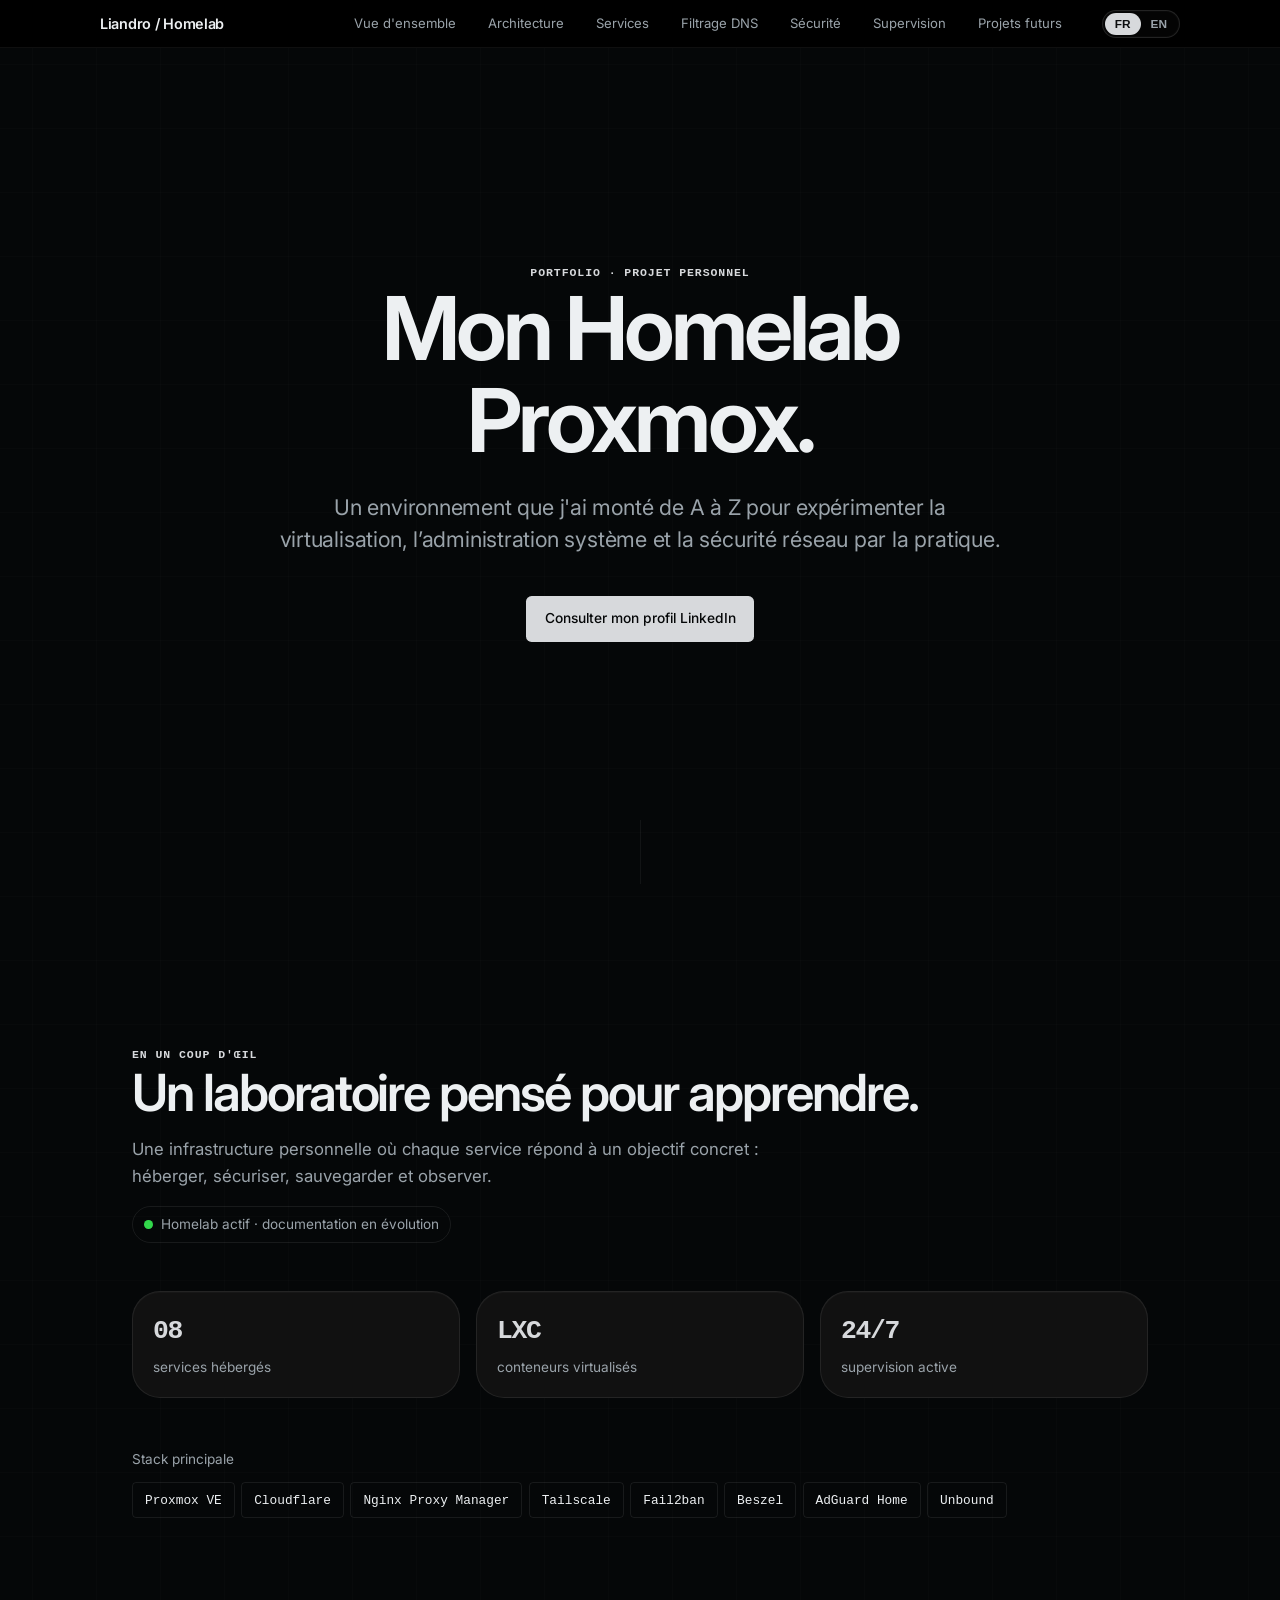
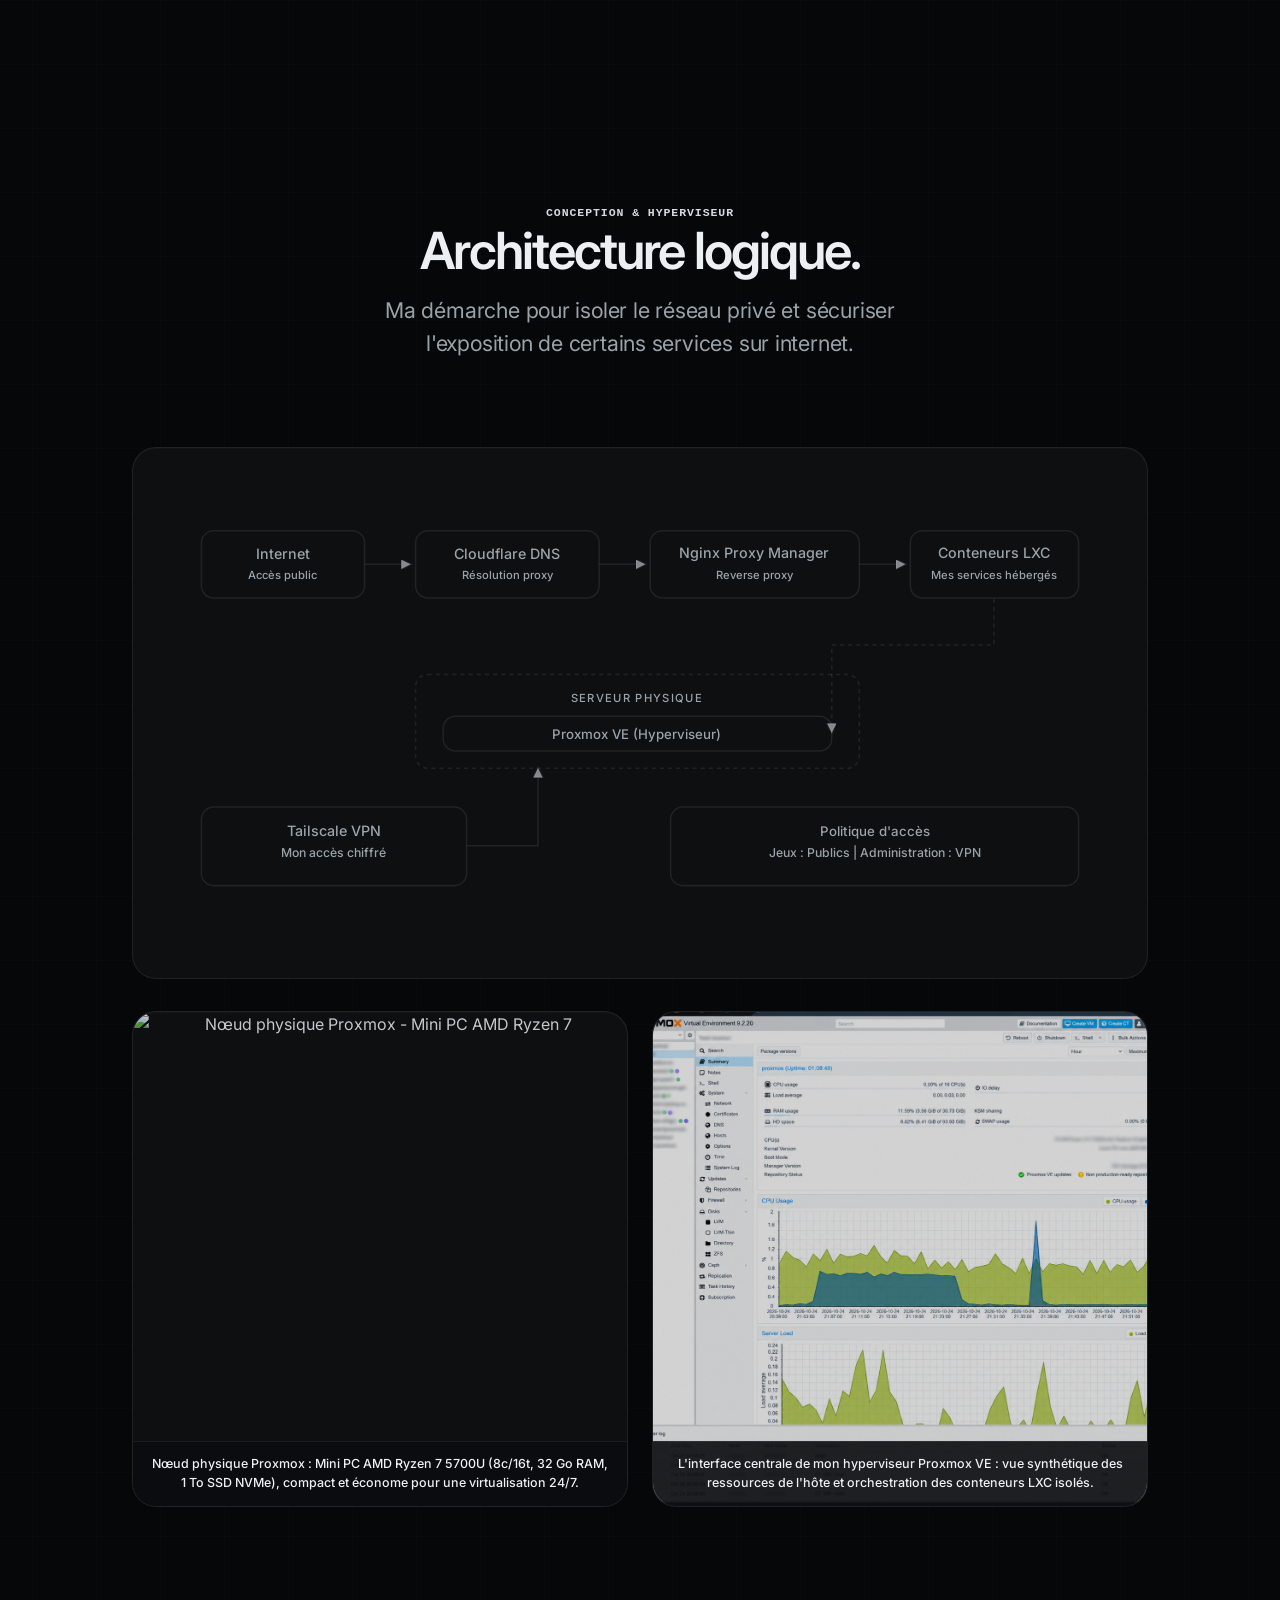
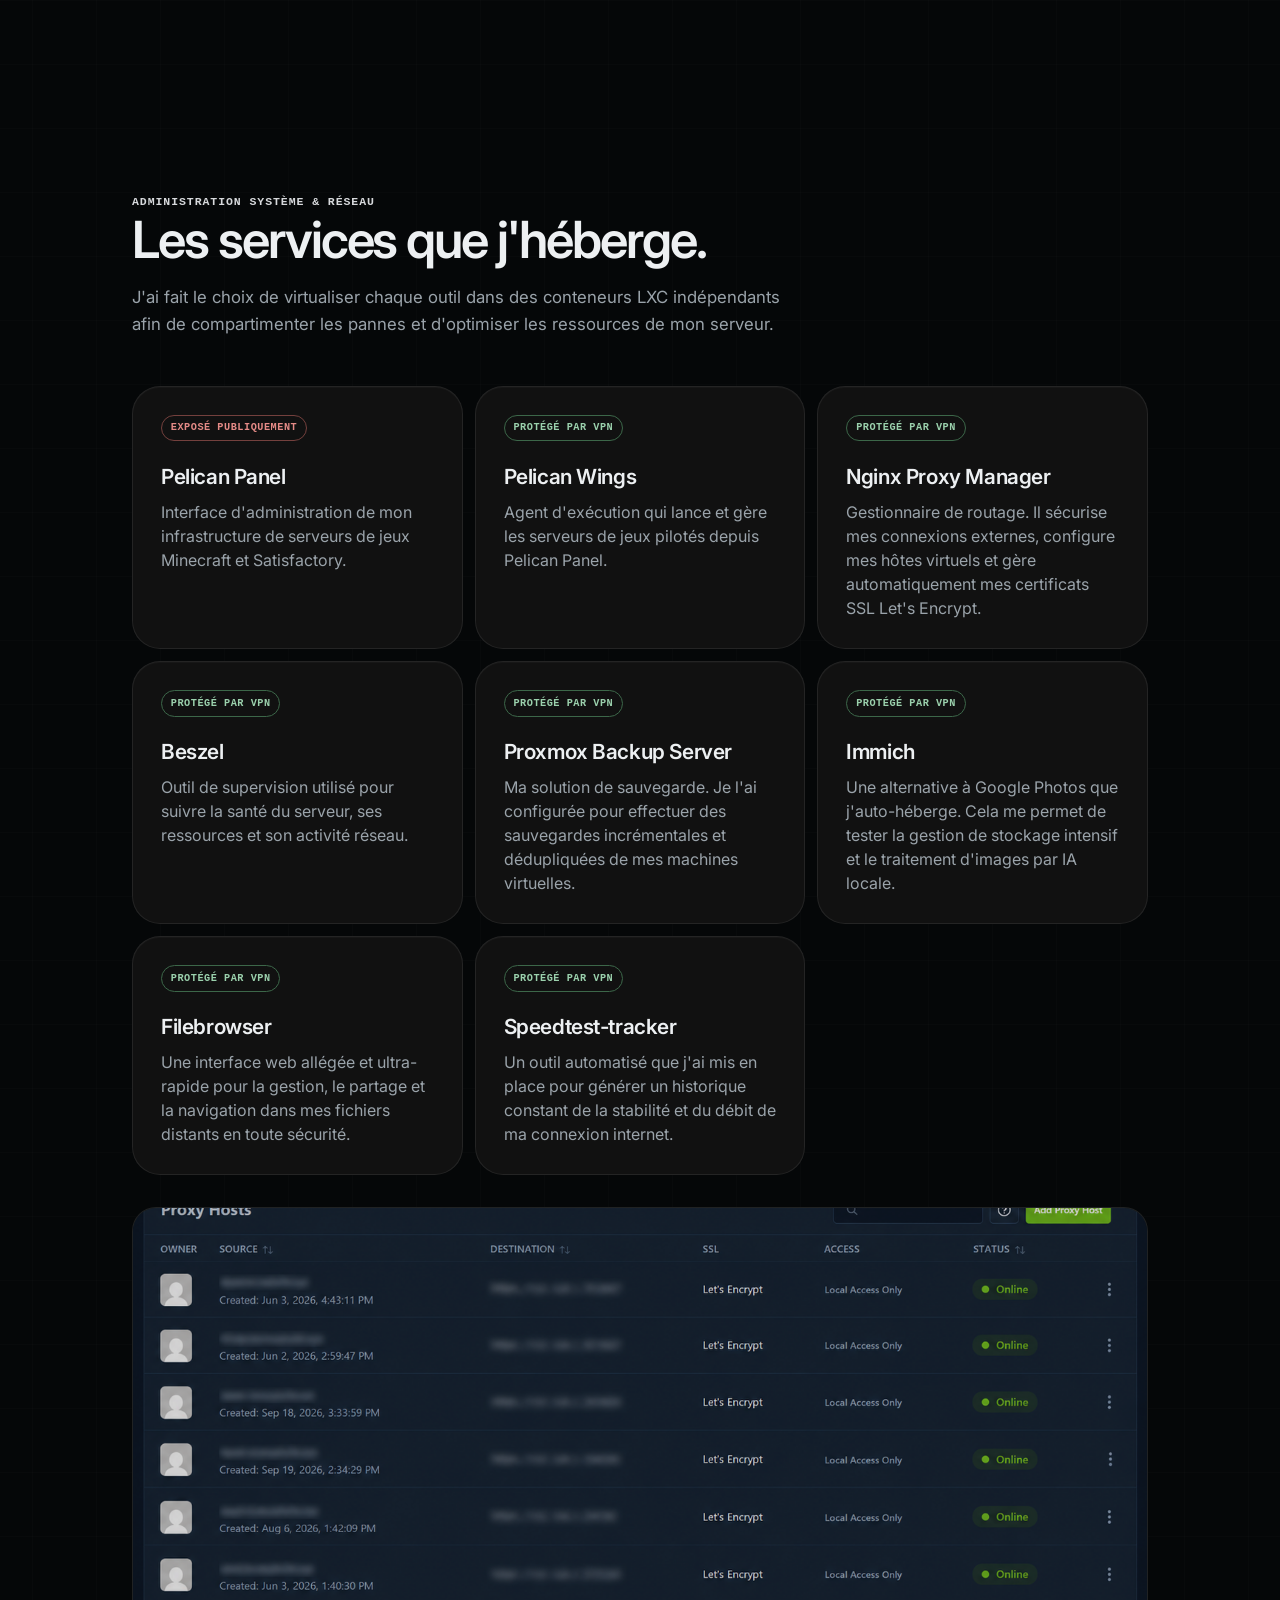
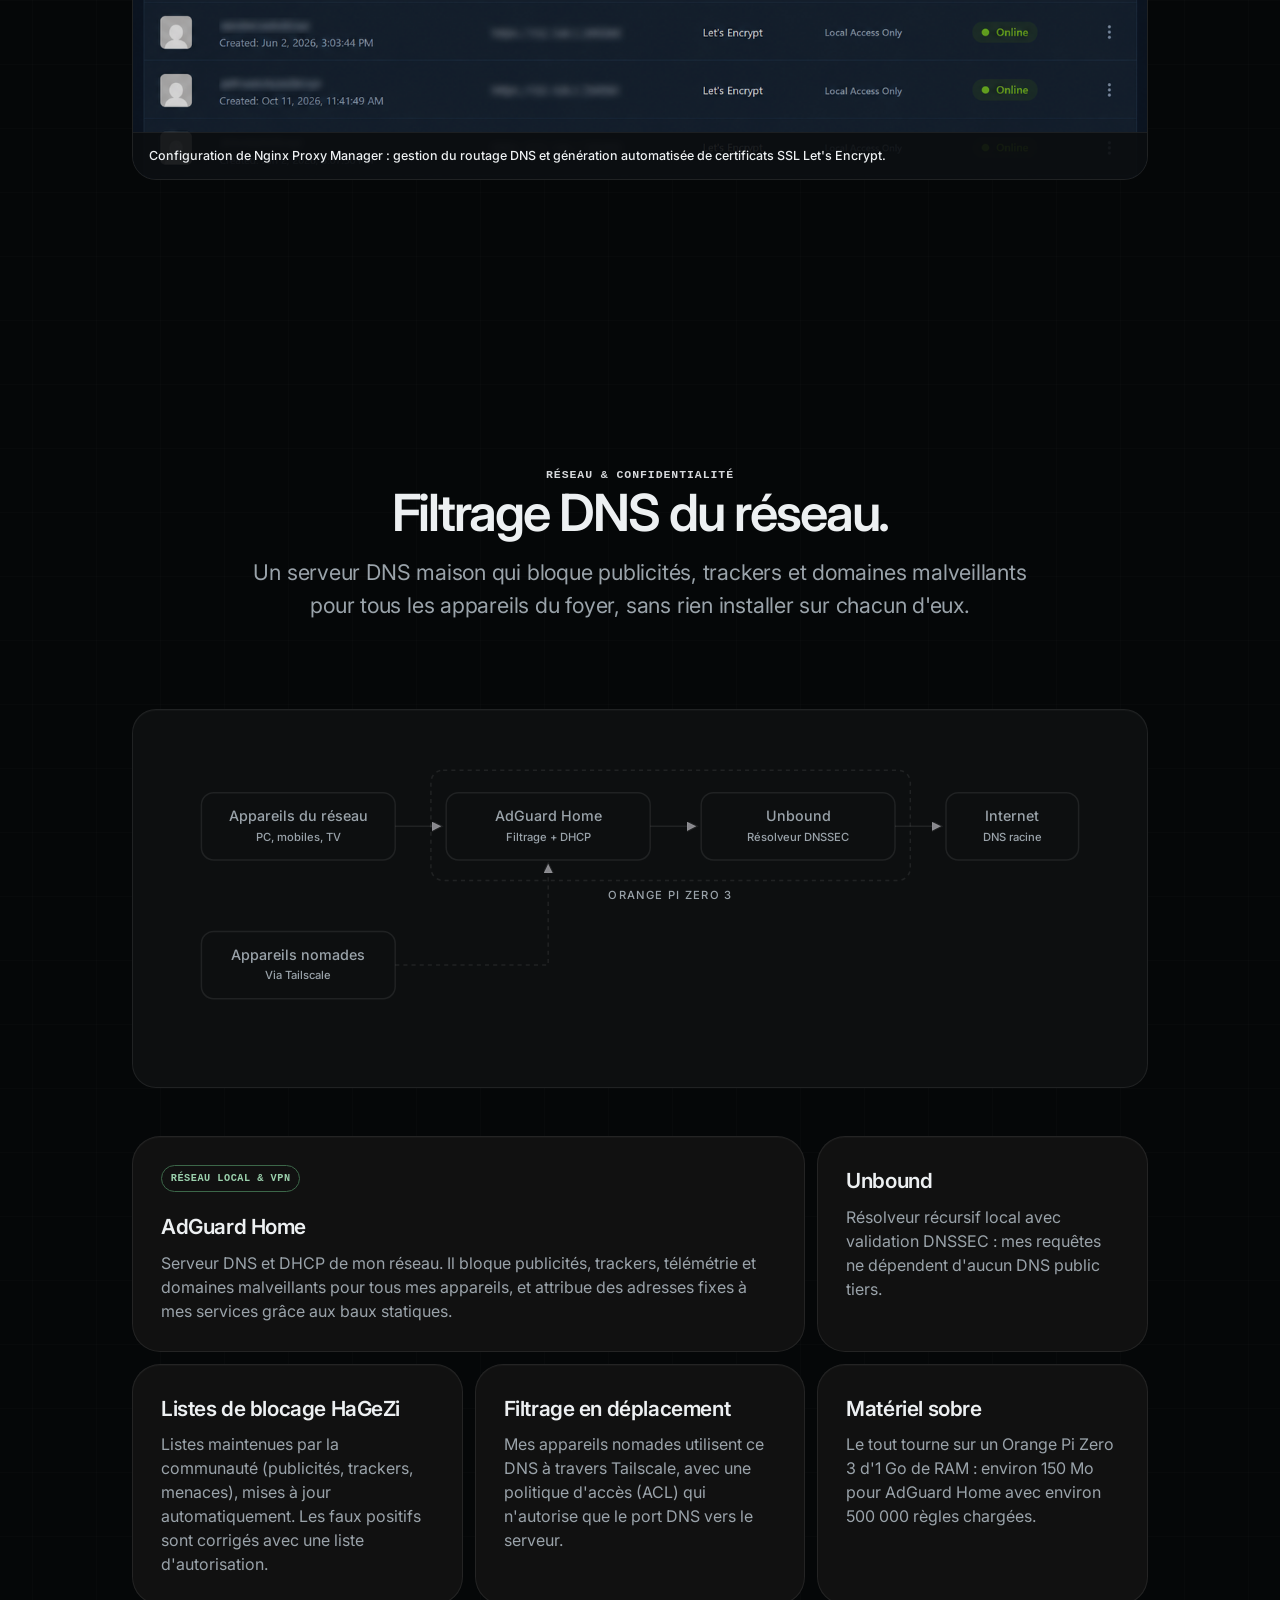
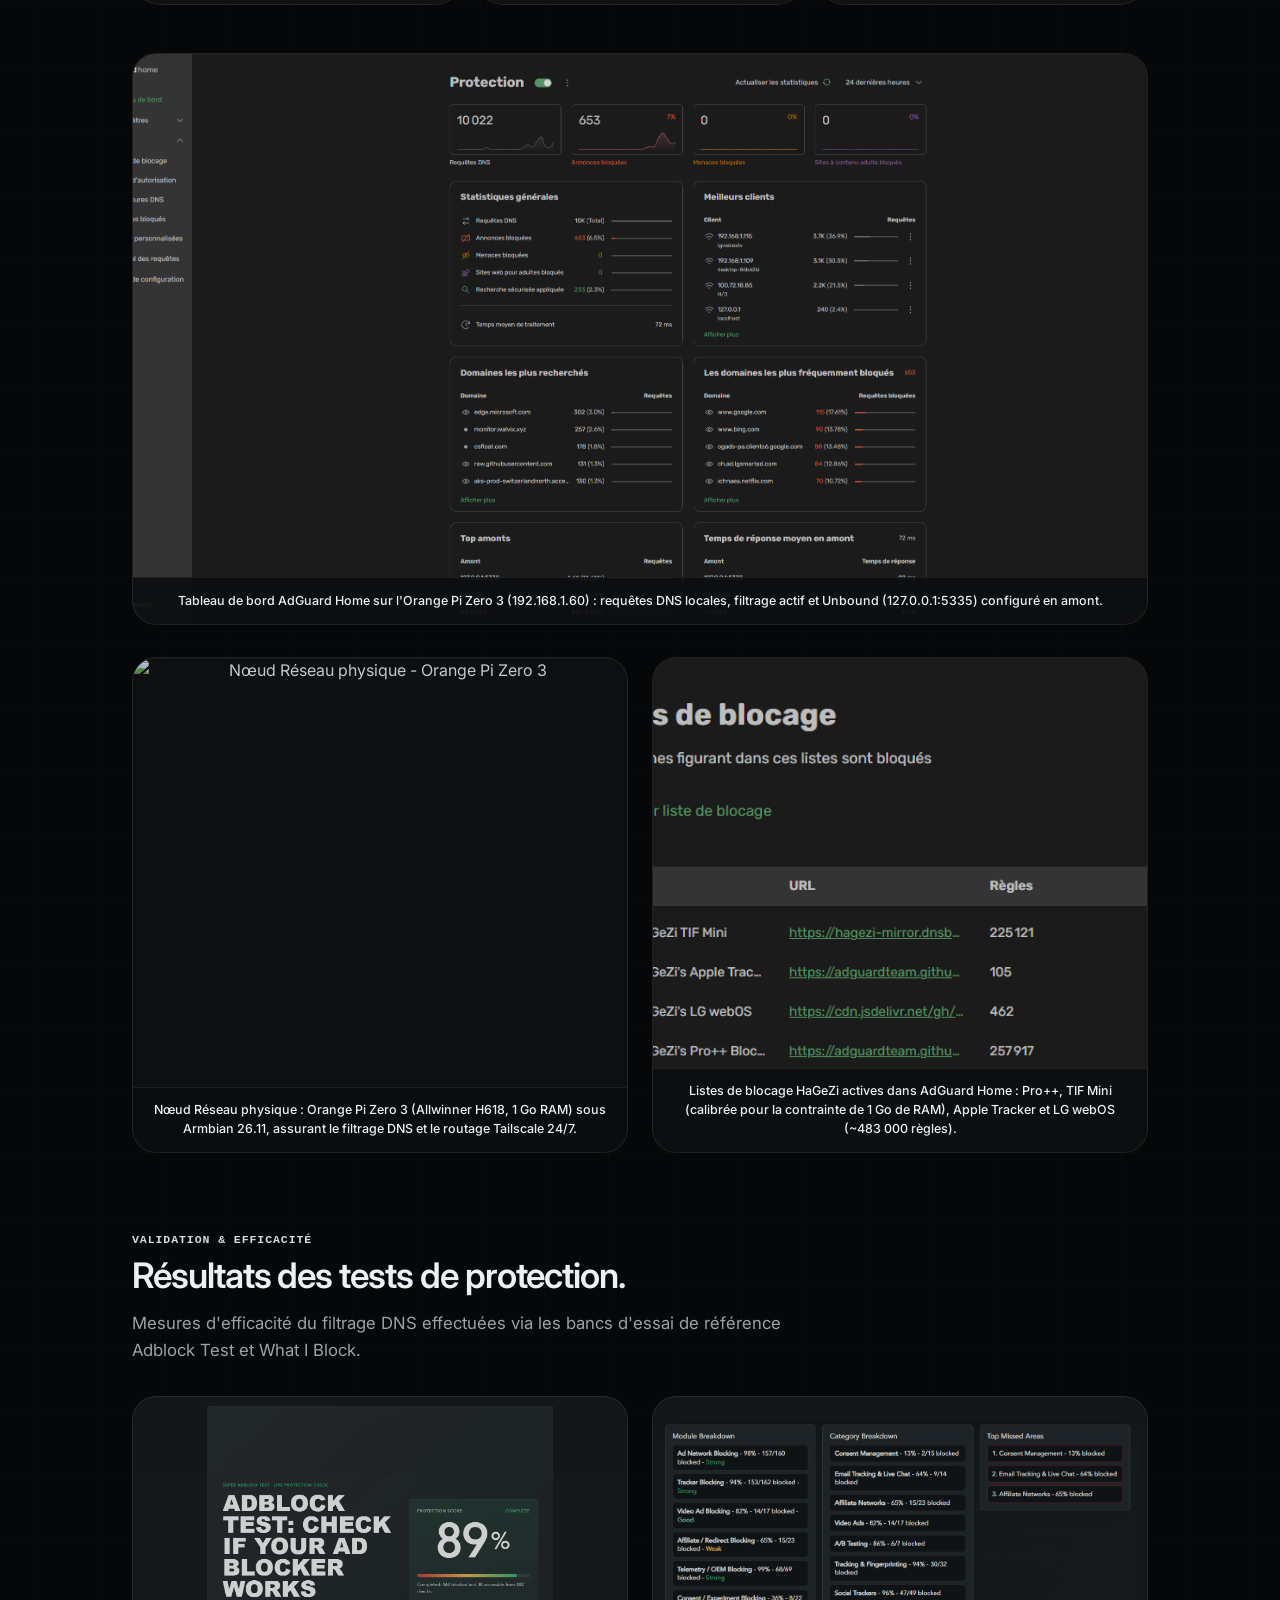
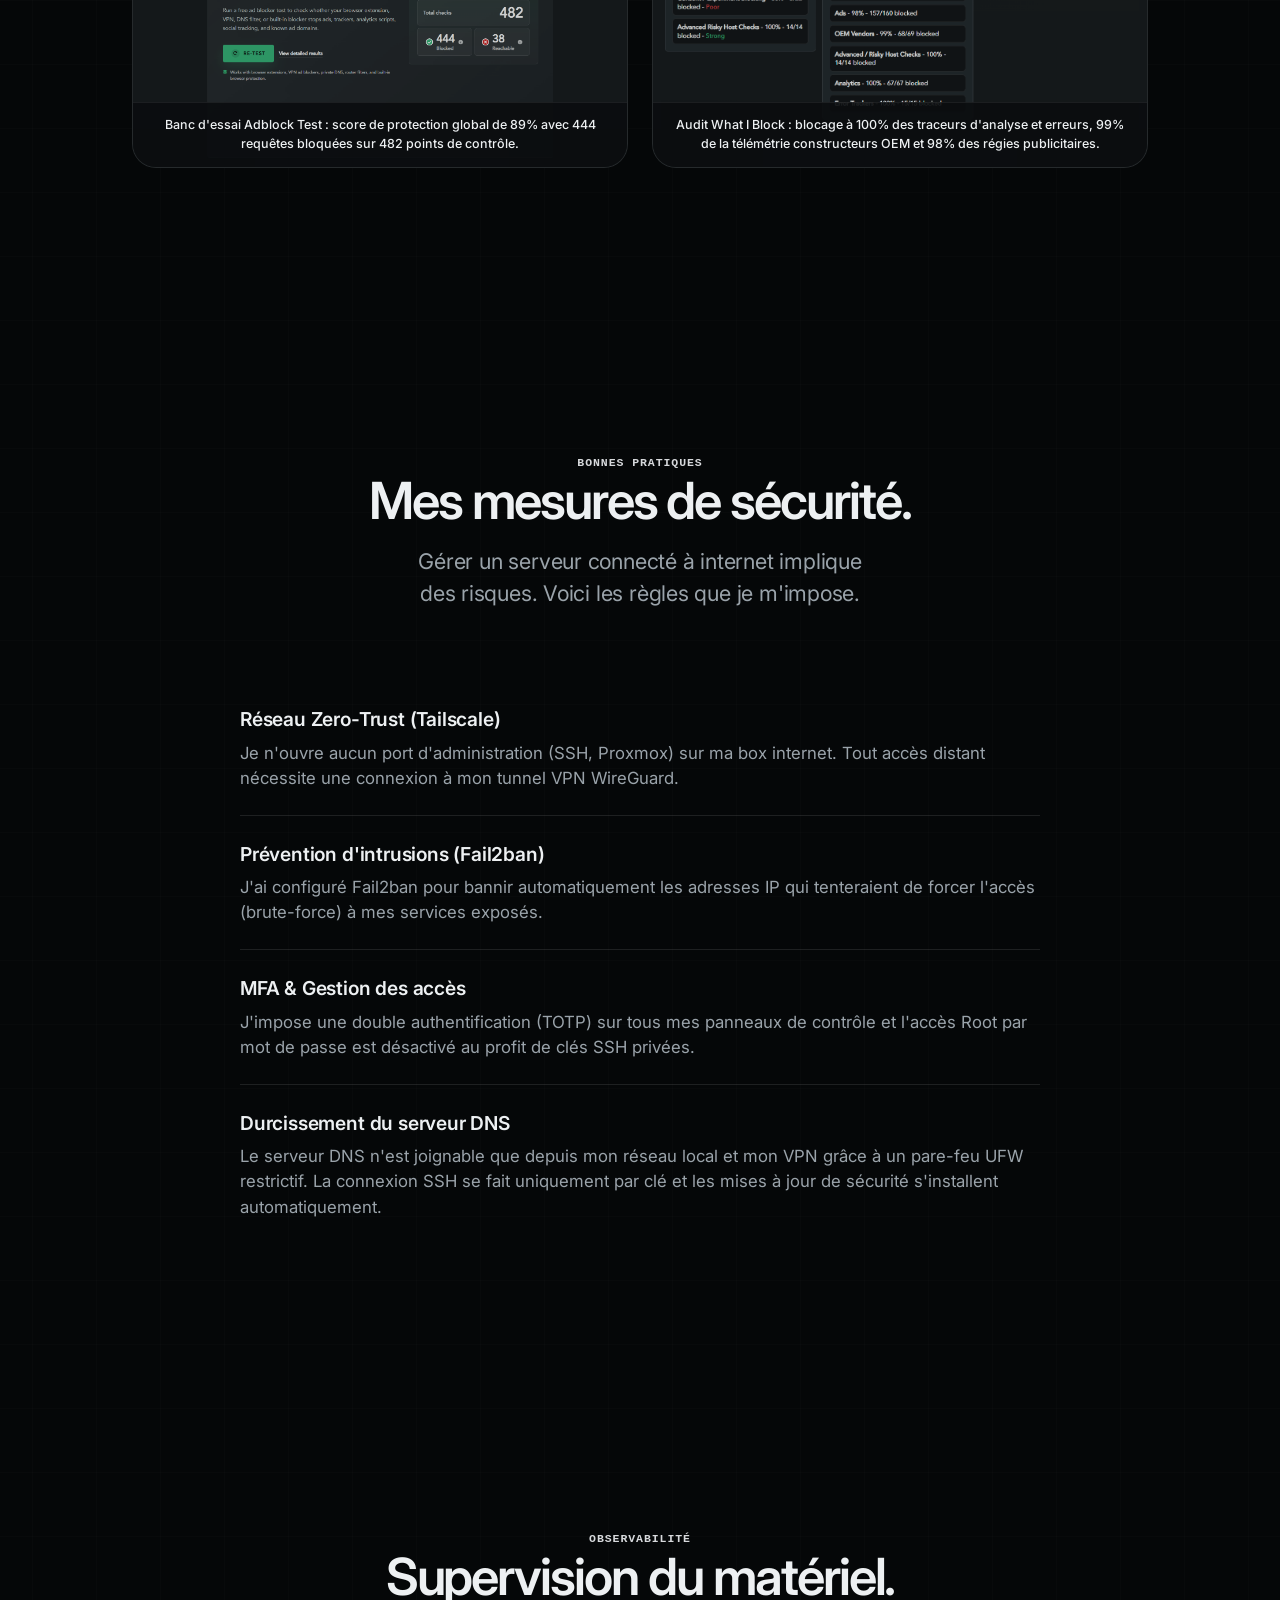
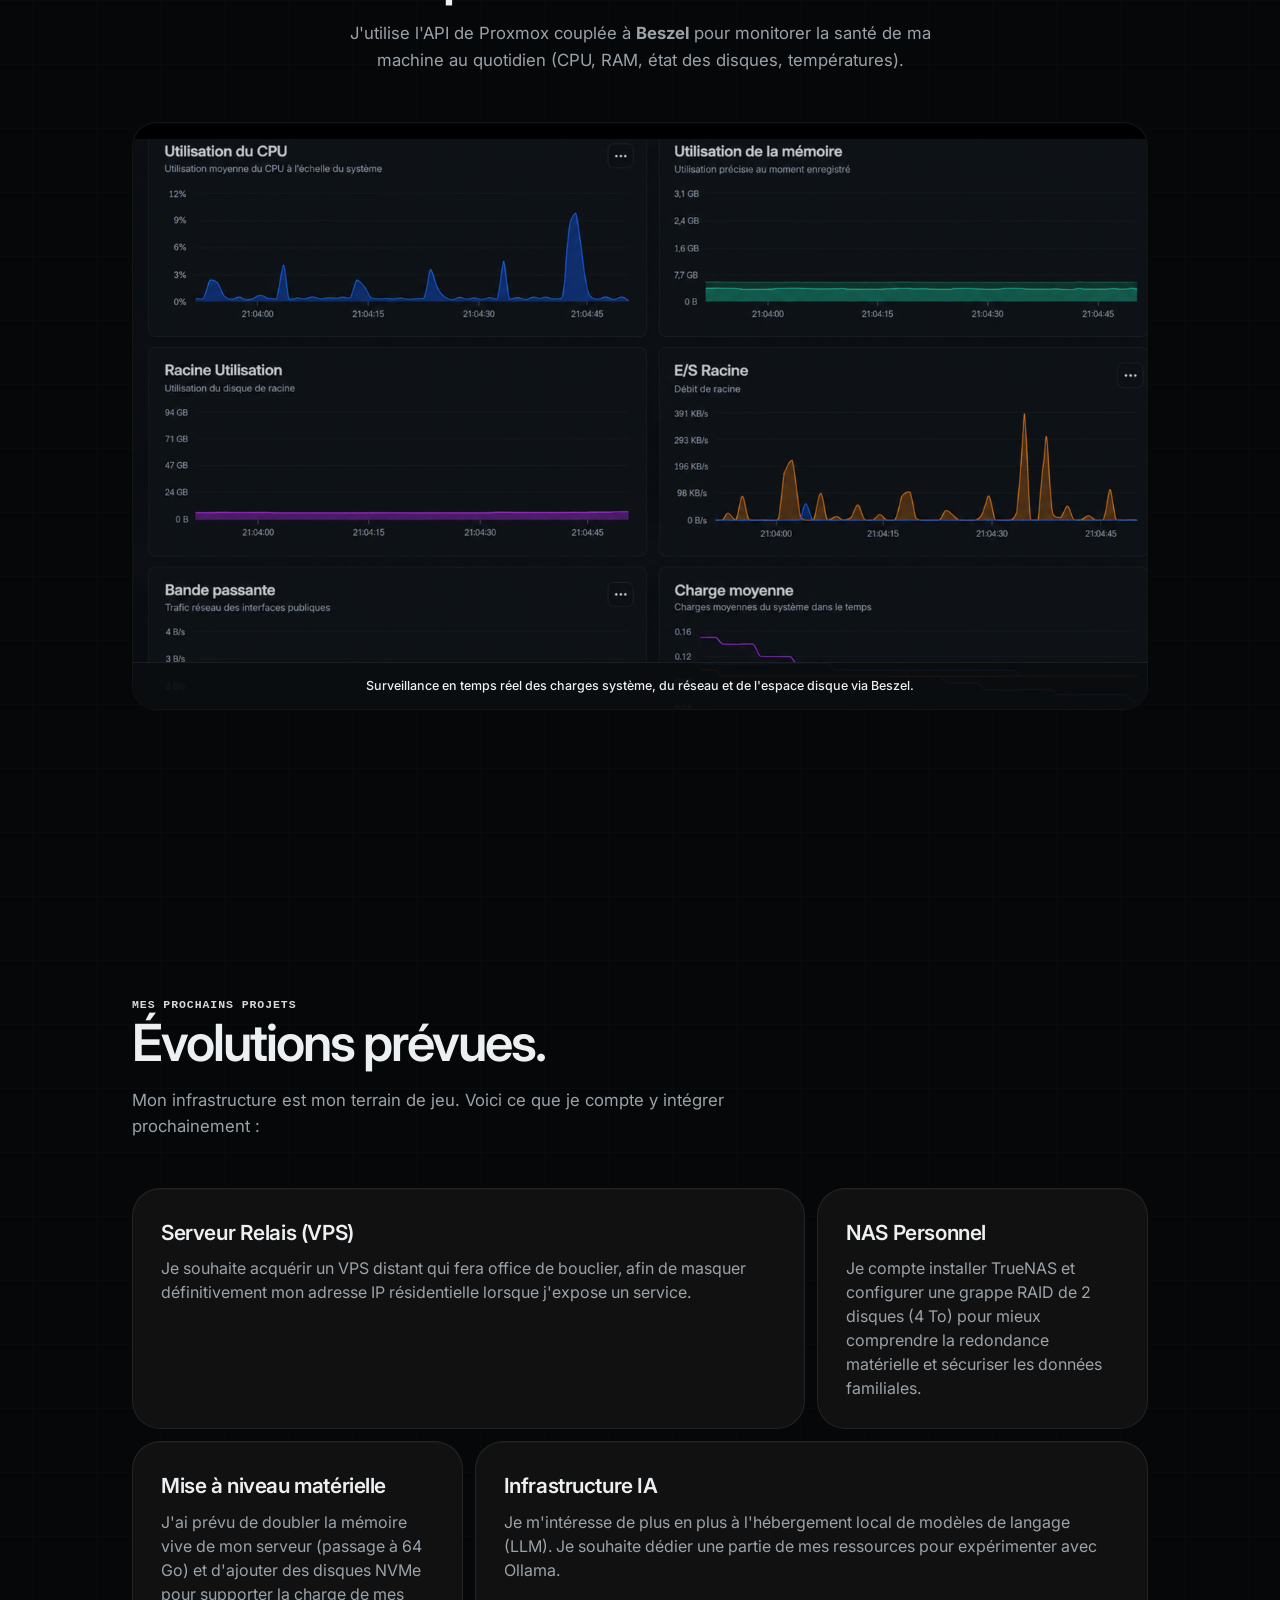
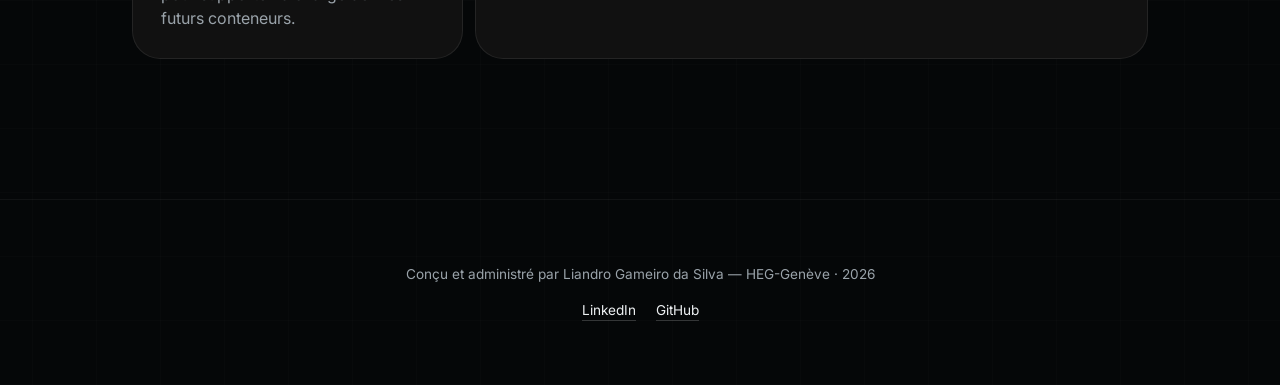
==== commit 61d519f3: "1.5 - New category / image" ====
--- a/index.html
+++ b/index.html
@@ -134,10 +134,16 @@
       </svg>
     </div>
 
-    <!-- Image Proxmox -->
-    <div class="media-container reveal delay-2">
-      <img src="assets/images/miniPc/pve_dashboard.png" alt="Interface de gestion Proxmox VE" id="img-pve-alt" loading="lazy" decoding="async">
-      <div class="image-caption" data-i18n="pve_caption">L'interface centrale de mon hyperviseur Proxmox, montrant l'état des ressources matérielles et mes différents conteneurs actifs.</div>
+    <!-- Nœud Proxmox : Matériel physique & Hyperviseur -->
+    <div class="media-grid reveal delay-2">
+      <div class="media-container aspect-square">
+        <img src="assets/images/miniPc/miniPc-picture.jpg" alt="Nœud physique Proxmox - Mini PC AMD Ryzen 7" id="img-minipc-alt" loading="lazy" decoding="async" data-i18n-alt="pve_hw_alt">
+        <div class="image-caption" data-i18n="pve_hw_caption">Nœud physique Proxmox : Mini PC AMD Ryzen 7 5700U (8c/16t, 32 Go RAM, 1 To SSD NVMe), compact et économe pour une virtualisation 24/7.</div>
+      </div>
+      <div class="media-container aspect-square">
+        <img src="assets/images/miniPc/pve_dashboard.png" alt="Tableau de bord de gestion Proxmox VE" id="img-pve-alt" loading="lazy" decoding="async" data-i18n-alt="pve_alt">
+        <div class="image-caption" data-i18n="pve_caption">L'interface centrale de mon hyperviseur Proxmox VE : vue synthétique des ressources de l'hôte et orchestration des conteneurs LXC isolés.</div>
+      </div>
     </div>
   </section>
 
@@ -267,6 +273,42 @@
       <div class="bento-card reveal delay-2">
         <h3 data-i18n="dns_hw_title">Matériel sobre</h3>
         <p data-i18n="dns_hw_desc">Le tout tourne sur un Orange Pi Zero 3 d'1 Go de RAM : environ 150 Mo pour AdGuard Home avec plus de 500 000 règles chargées.</p>
+      </div>
+    </div>
+
+    <!-- Tableau de bord AdGuard Home -->
+    <div class="media-container reveal delay-1">
+      <img src="assets/images/orangePiZero3/adguard_home.png" alt="Tableau de bord AdGuard Home en production" id="img-adguard-alt" loading="lazy" decoding="async" data-i18n-alt="dns_adguard_alt">
+      <div class="image-caption" data-i18n="dns_adguard_caption">Tableau de bord AdGuard Home sur l'Orange Pi Zero 3 (192.168.1.60) : requêtes DNS locales, filtrage actif et Unbound (127.0.0.1:5335) configuré en amont.</div>
+    </div>
+
+    <!-- Nœud Orange Pi : Matériel & Listes HaGeZi -->
+    <div class="media-grid reveal delay-2">
+      <div class="media-container aspect-square">
+        <img src="assets/images/orangePiZero3/orangePi-pictures.jpg" alt="Nœud Réseau physique - Orange Pi Zero 3" id="img-opi-alt" loading="lazy" decoding="async" data-i18n-alt="dns_opi_alt">
+        <div class="image-caption" data-i18n="dns_opi_caption">Nœud Réseau physique : Orange Pi Zero 3 (Allwinner H618, 1 Go RAM) sous Armbian 26.11, assurant le filtrage DNS et le routage Tailscale 24/7.</div>
+      </div>
+      <div class="media-container aspect-square">
+        <img src="assets/images/orangePiZero3/filter_block_lst.png" alt="Listes de blocage HaGeZi dans AdGuard Home" id="img-filter-alt" loading="lazy" decoding="async" data-i18n-alt="dns_filter_alt">
+        <div class="image-caption" data-i18n="dns_filter_caption">Listes de blocage HaGeZi actives dans AdGuard Home : Pro++, TIF Mini (calibrée pour la contrainte de 1 Go de RAM), Apple Tracker et LG webOS (~483 000 règles).</div>
+      </div>
+    </div>
+
+    <!-- Résultats et audits d'efficacité -->
+    <div class="dns-test-intro reveal">
+      <span class="eyebrow" data-i18n="dns_audit_eyebrow">Validation & Efficacité</span>
+      <h3 data-i18n="dns_audit_title">Résultats des tests de protection.</h3>
+      <p class="body-text" data-i18n="dns_audit_desc">Mesures d'efficacité du filtrage DNS effectuées via les bancs d'essai de référence Adblock Test et What I Block.</p>
+    </div>
+
+    <div class="media-grid reveal delay-1">
+      <div class="media-container benchmark-media aspect-4-3">
+        <img src="assets/images/orangePiZero3/scoreBlock.png" alt="Banc d'essai Adblock Test - Score 89%" id="img-adblock-test-alt" loading="lazy" decoding="async" data-i18n-alt="dns_score_alt">
+        <div class="image-caption" data-i18n="dns_score_caption">Banc d'essai Adblock Test : score de protection global de 89% avec 444 requêtes bloquées sur 482 points de contrôle.</div>
+      </div>
+      <div class="media-container benchmark-media aspect-4-3">
+        <img src="assets/images/orangePiZero3/WhatIBlock_scoreBlock.png" alt="Audit What I Block par catégorie" id="img-whatiblock-alt" loading="lazy" decoding="async" data-i18n-alt="dns_whatiblock_alt">
+        <div class="image-caption" data-i18n="dns_whatiblock_caption">Audit What I Block : blocage à 100% des traceurs d'analyse et erreurs, 99% de la télémétrie constructeurs OEM et 98% des régies publicitaires.</div>
       </div>
     </div>
   </section>
--- a/assets/css/styles.css
+++ b/assets/css/styles.css
@@ -414,7 +414,91 @@
       background: linear-gradient(var(--accent), transparent);
       opacity: 0.7;
     }
-    .media-container img { aspect-ratio: 16 / 9; object-fit: cover; }
+    .media-container img { aspect-ratio: 16 / 9; object-fit: cover; cursor: zoom-in; }
+    .media-container.aspect-square img { aspect-ratio: 1 / 1; object-fit: cover; }
+    .media-container.aspect-4-3 img { aspect-ratio: 4 / 3; object-fit: cover; }
+    .media-container.benchmark-media { background: #14181a; }
+    .media-container.benchmark-media img { aspect-ratio: 4 / 3; object-fit: contain; background: #14181a; padding: 0.5rem; }
+    .media-grid {
+      display: grid;
+      grid-template-columns: repeat(auto-fit, minmax(320px, 1fr));
+      gap: 1.5rem;
+      width: 100%;
+      margin-top: 2rem;
+    }
+    .media-grid .media-container { margin-top: 0; }
+    .dns-test-intro {
+      margin-top: 4.5rem;
+      width: 100%;
+      text-align: left;
+    }
+    .dns-test-intro h3 {
+      font-size: clamp(1.6rem, 3.5vw, 2.2rem);
+      font-weight: 600;
+      letter-spacing: -0.03em;
+      margin-bottom: 0.5rem;
+    }
+
+    /* Lightbox Modal */
+    .lightbox-modal {
+      position: fixed;
+      inset: 0;
+      z-index: 9999;
+      background: rgba(0, 0, 0, 0.92);
+      backdrop-filter: blur(12px);
+      -webkit-backdrop-filter: blur(12px);
+      display: flex;
+      flex-direction: column;
+      align-items: center;
+      justify-content: center;
+      padding: 1.5rem;
+      opacity: 0;
+      pointer-events: none;
+      transition: opacity 0.25s ease;
+    }
+    .lightbox-modal.is-active {
+      opacity: 1;
+      pointer-events: auto;
+    }
+    .lightbox-content {
+      position: relative;
+      max-width: 94vw;
+      max-height: 90vh;
+      display: flex;
+      flex-direction: column;
+      align-items: center;
+    }
+    .lightbox-img {
+      max-width: 100%;
+      max-height: 76vh;
+      object-fit: contain;
+      border-radius: 12px;
+      border: 1px solid rgba(255, 255, 255, 0.15);
+      box-shadow: 0 2rem 4rem rgba(0, 0, 0, 0.7);
+    }
+    .lightbox-caption {
+      margin-top: 1rem;
+      color: #f5f5f7;
+      font-size: 0.9rem;
+      font-weight: 500;
+      text-align: center;
+      max-width: 720px;
+      line-height: 1.4;
+    }
+    .lightbox-close {
+      position: absolute;
+      top: -2.75rem;
+      right: 0;
+      background: transparent;
+      border: none;
+      color: #fff;
+      font-size: 2.2rem;
+      cursor: pointer;
+      line-height: 1;
+      padding: 0.25rem 0.5rem;
+      transition: opacity 0.2s;
+    }
+    .lightbox-close:hover { opacity: 0.7; }
     .monitoring-media { background: #000; padding-top: 1rem; }
     .npm-media { margin-top: 2rem; }
     .overview-section { gap: 2rem; }
@@ -691,6 +775,12 @@
       .bento-card { padding: 1.35rem; }
       .arch-svg { padding: 0.5rem; }
       .media-container { border-radius: 1rem; }
+      .media-grid { grid-template-columns: 1fr; gap: 1rem; }
+      .dns-test-intro { margin-top: 3rem; }
+      .lightbox-close { top: -2.25rem; right: -0.25rem; font-size: 1.8rem; }
+      .lightbox-modal { padding: 1rem; }
+      .lightbox-img { max-height: 70vh; }
+      .lightbox-caption { font-size: 0.8rem; }
     }
 
     @media print {
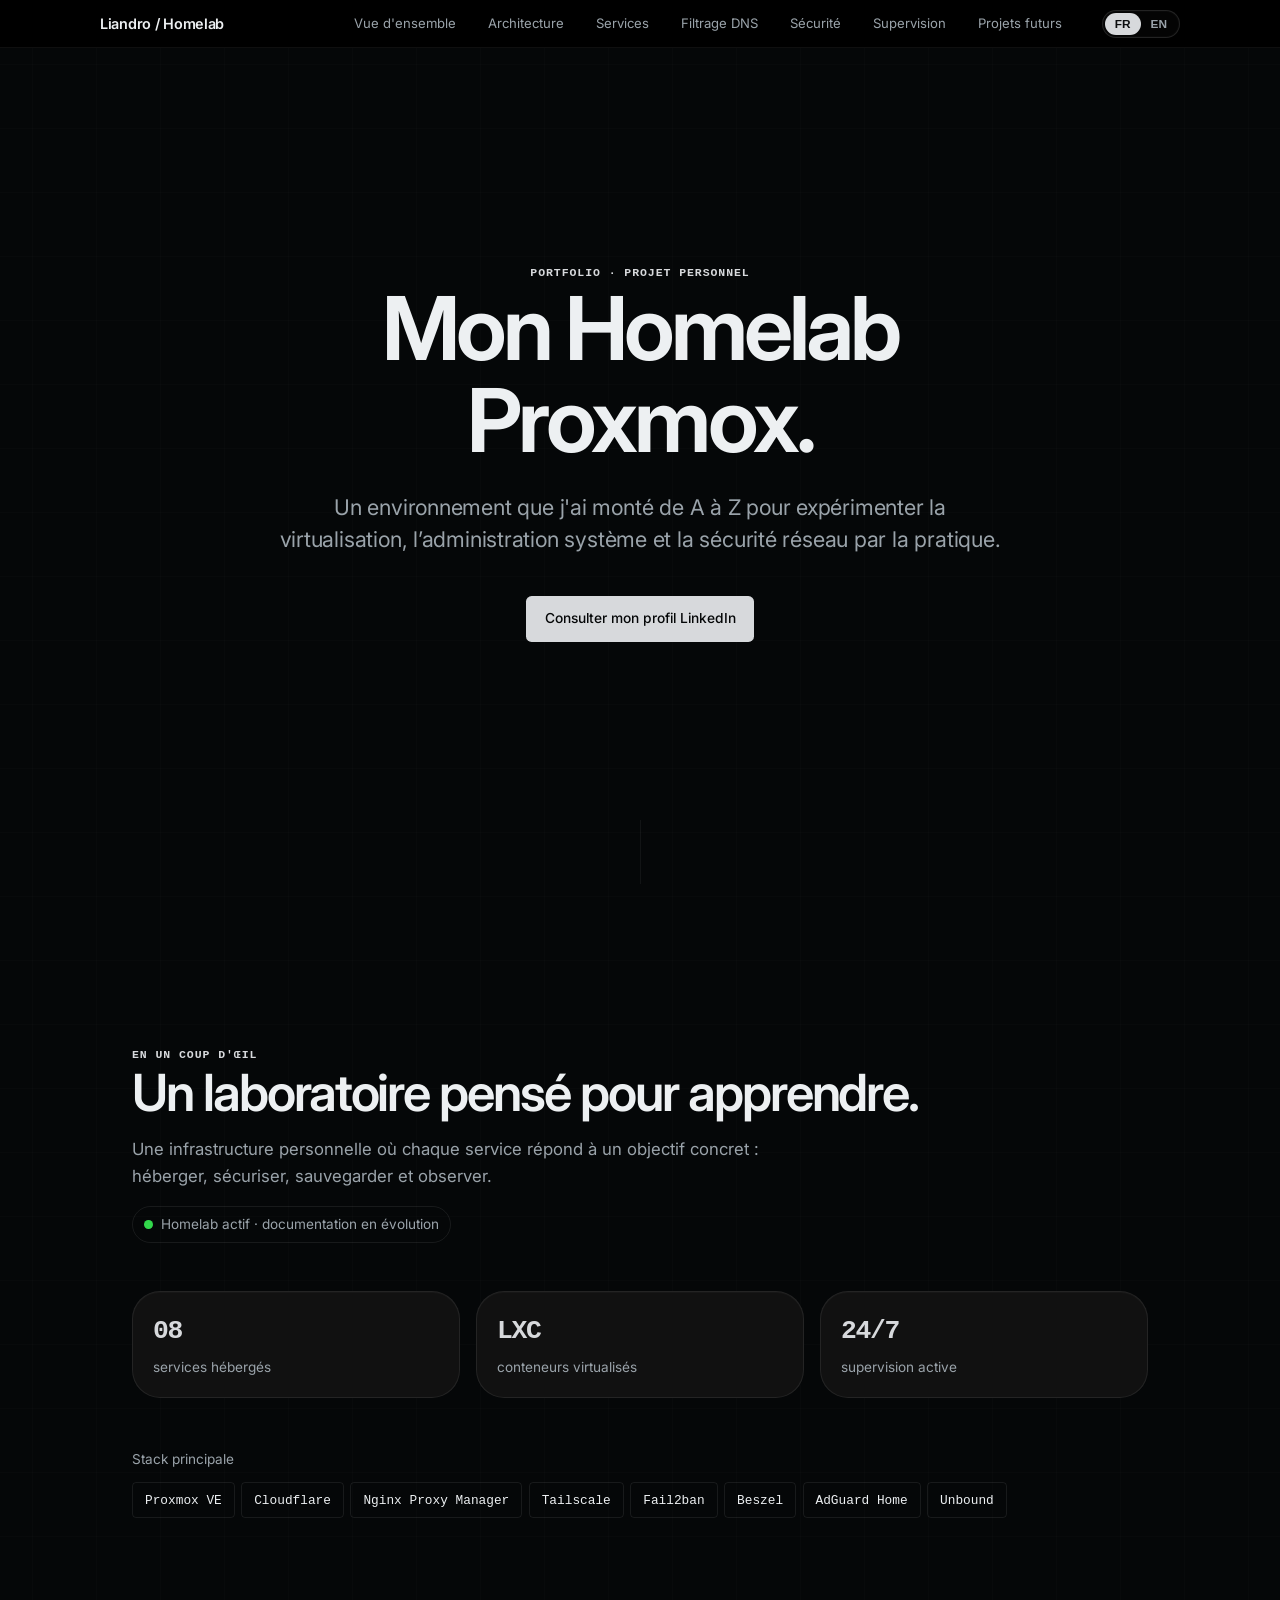
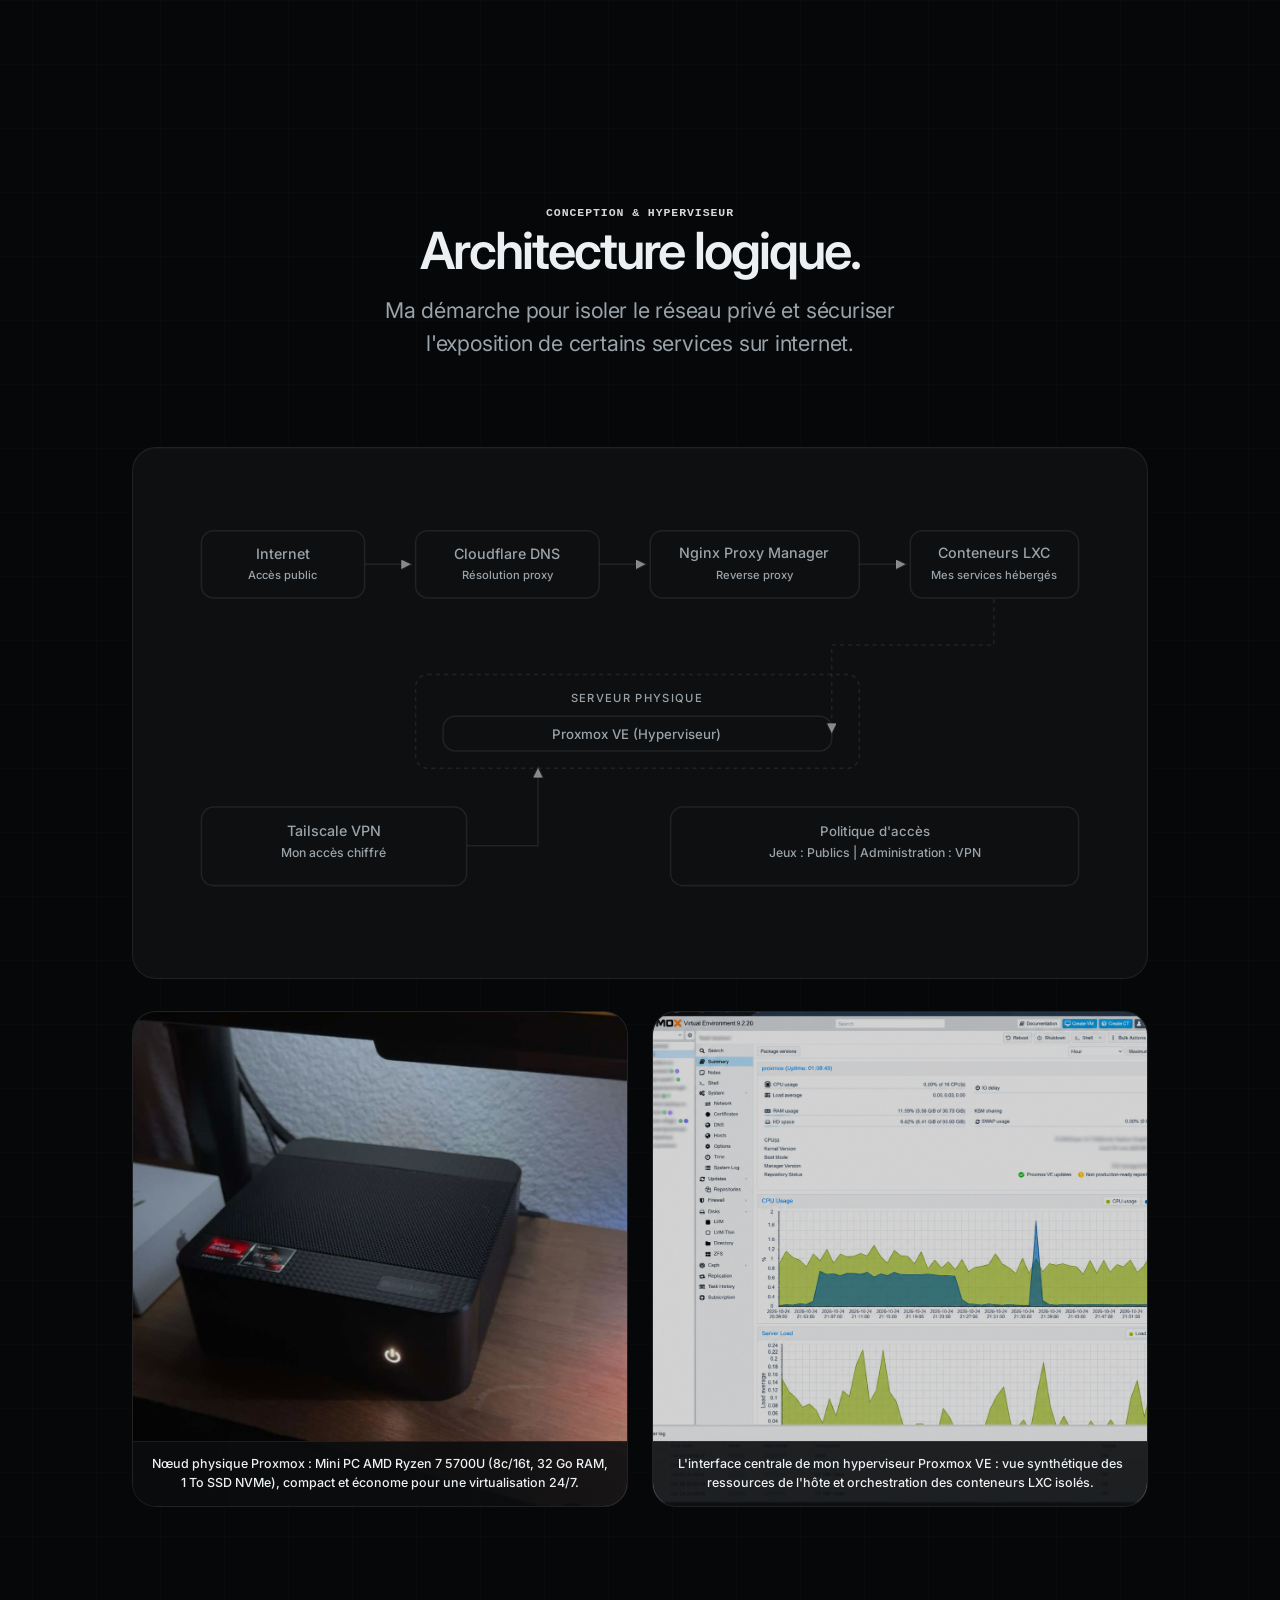
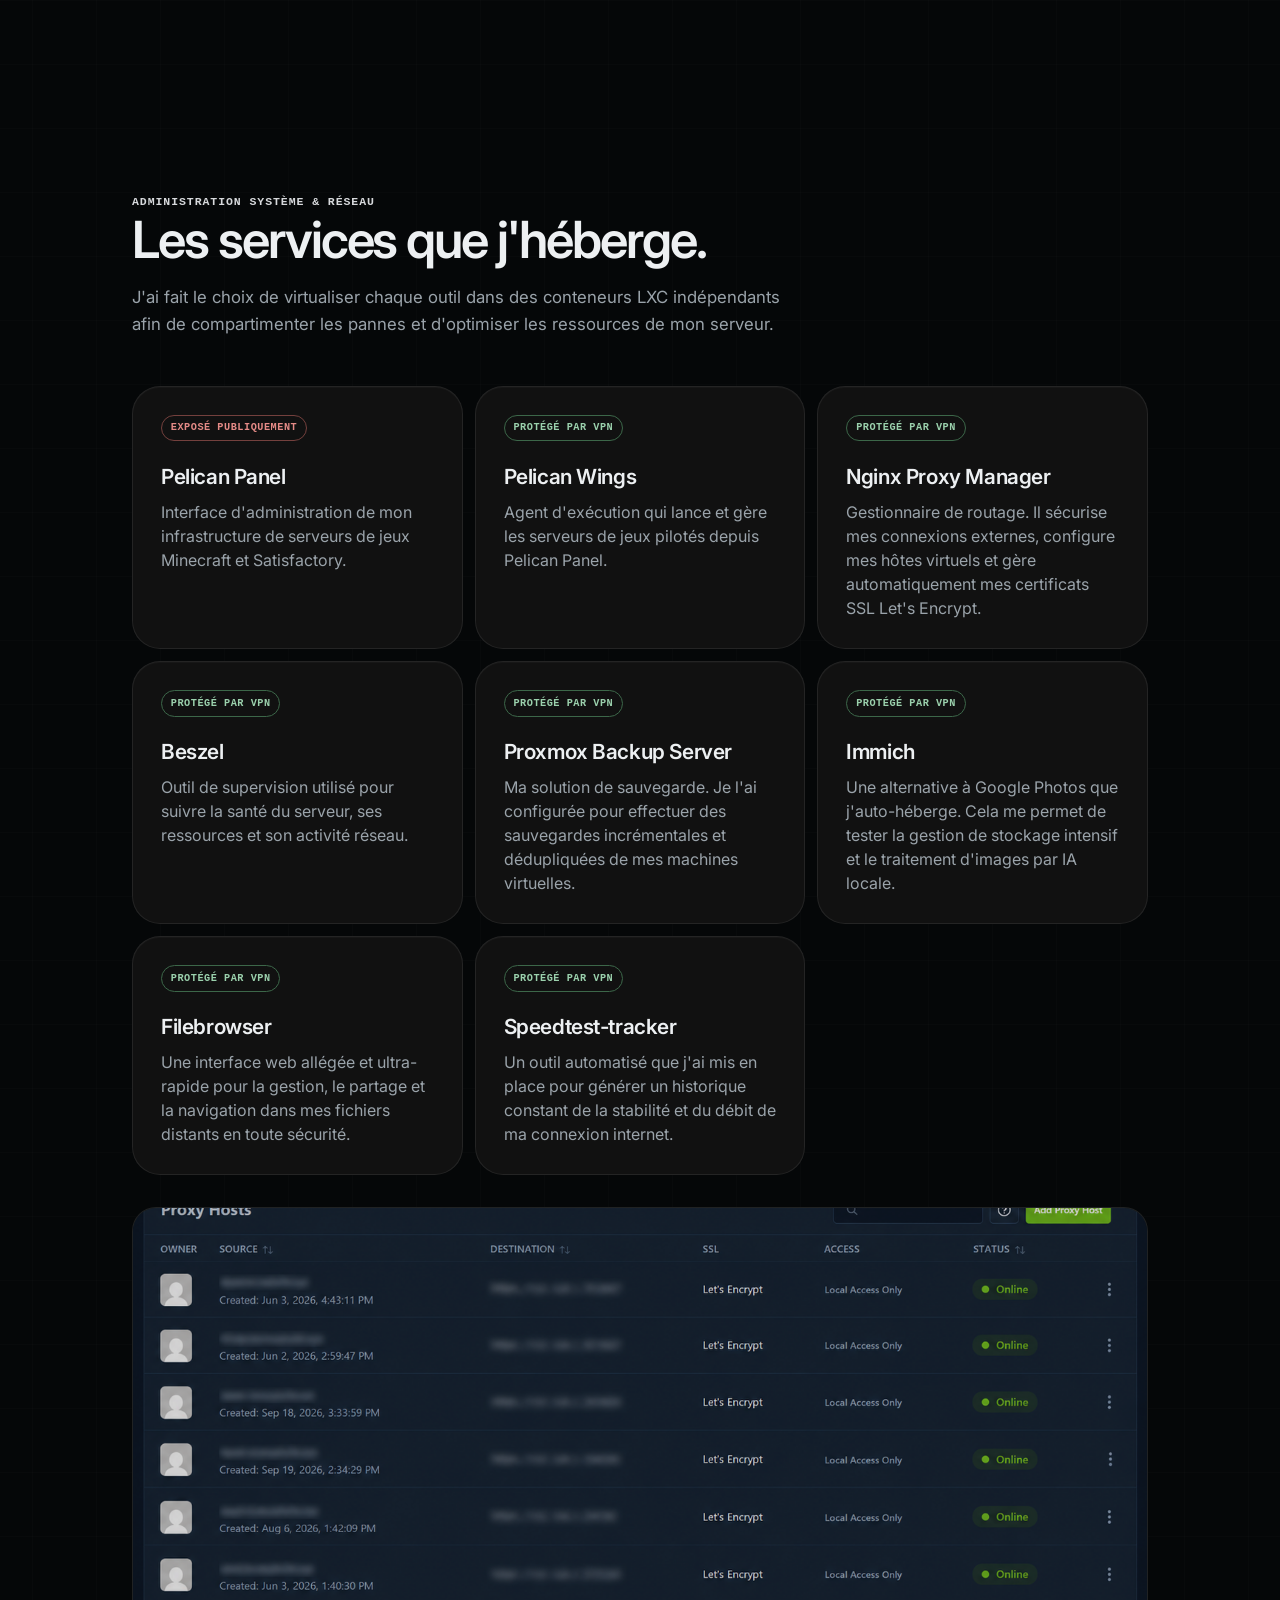
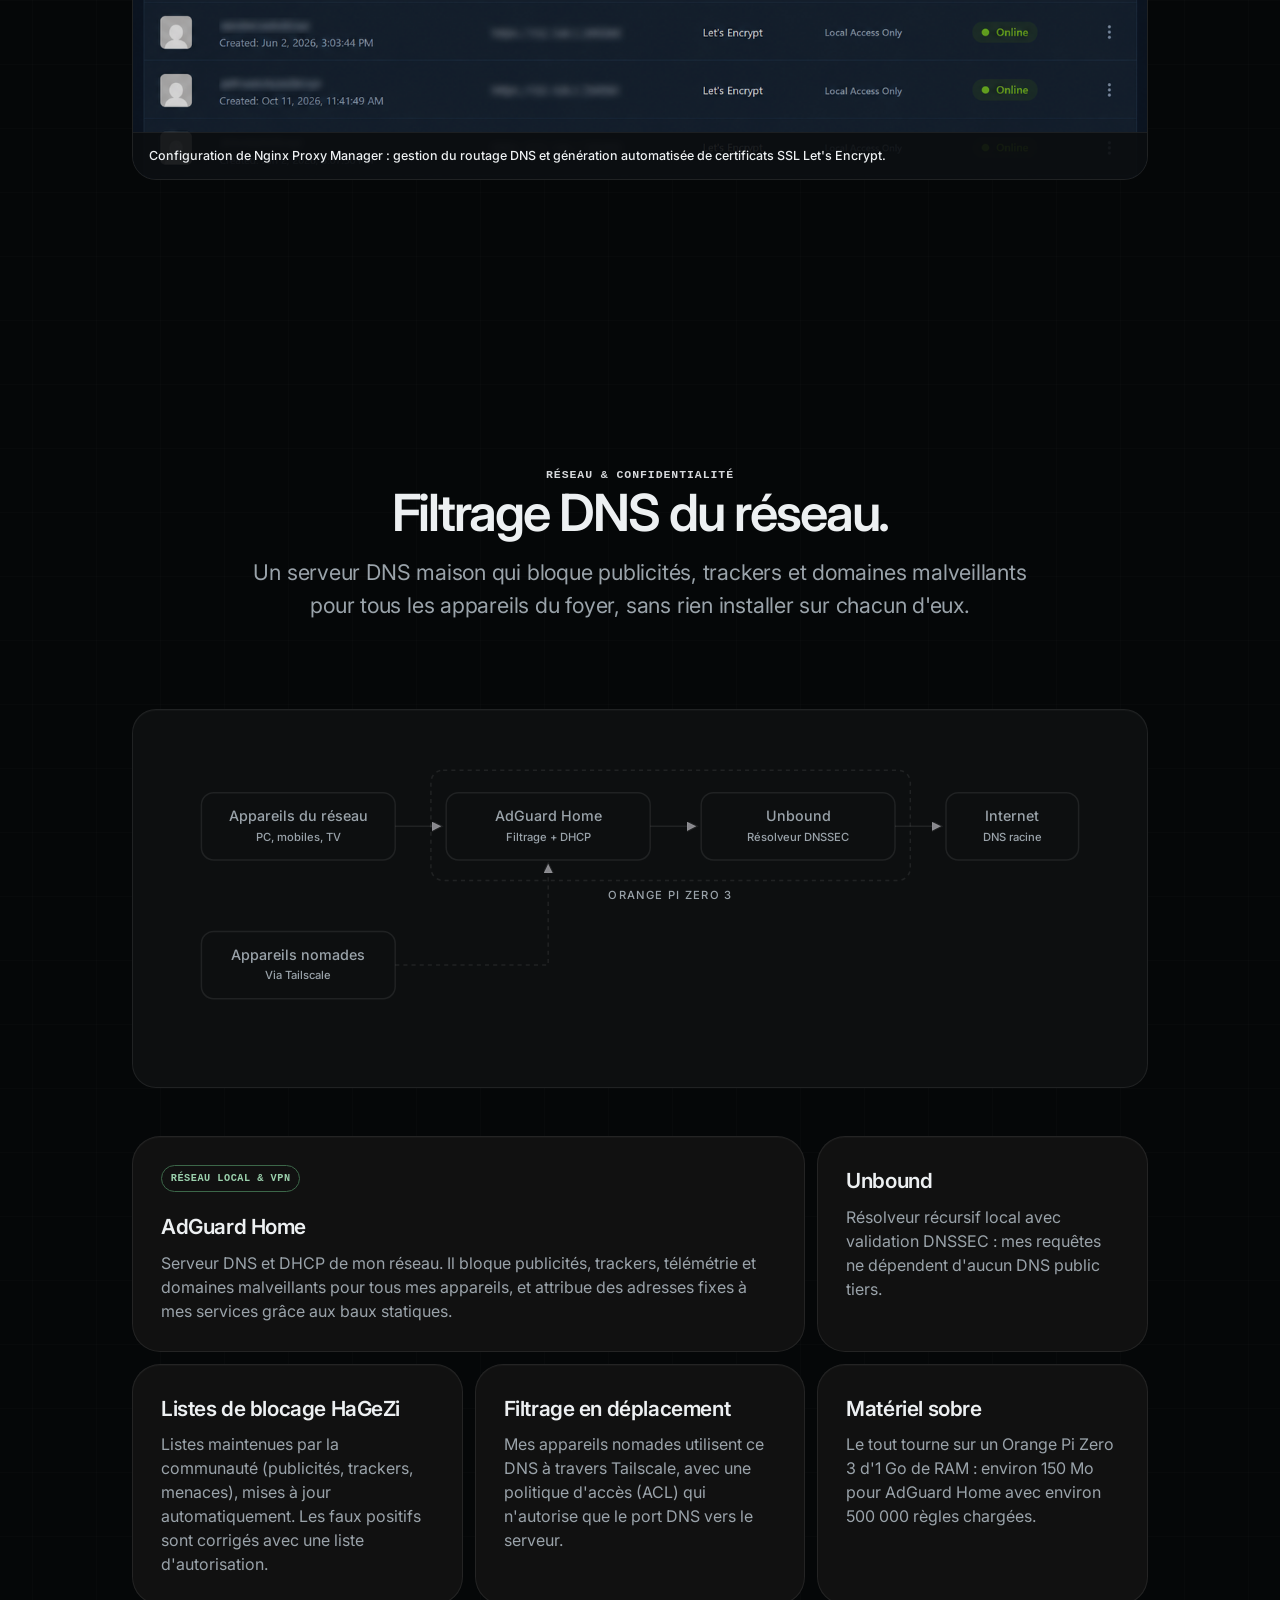
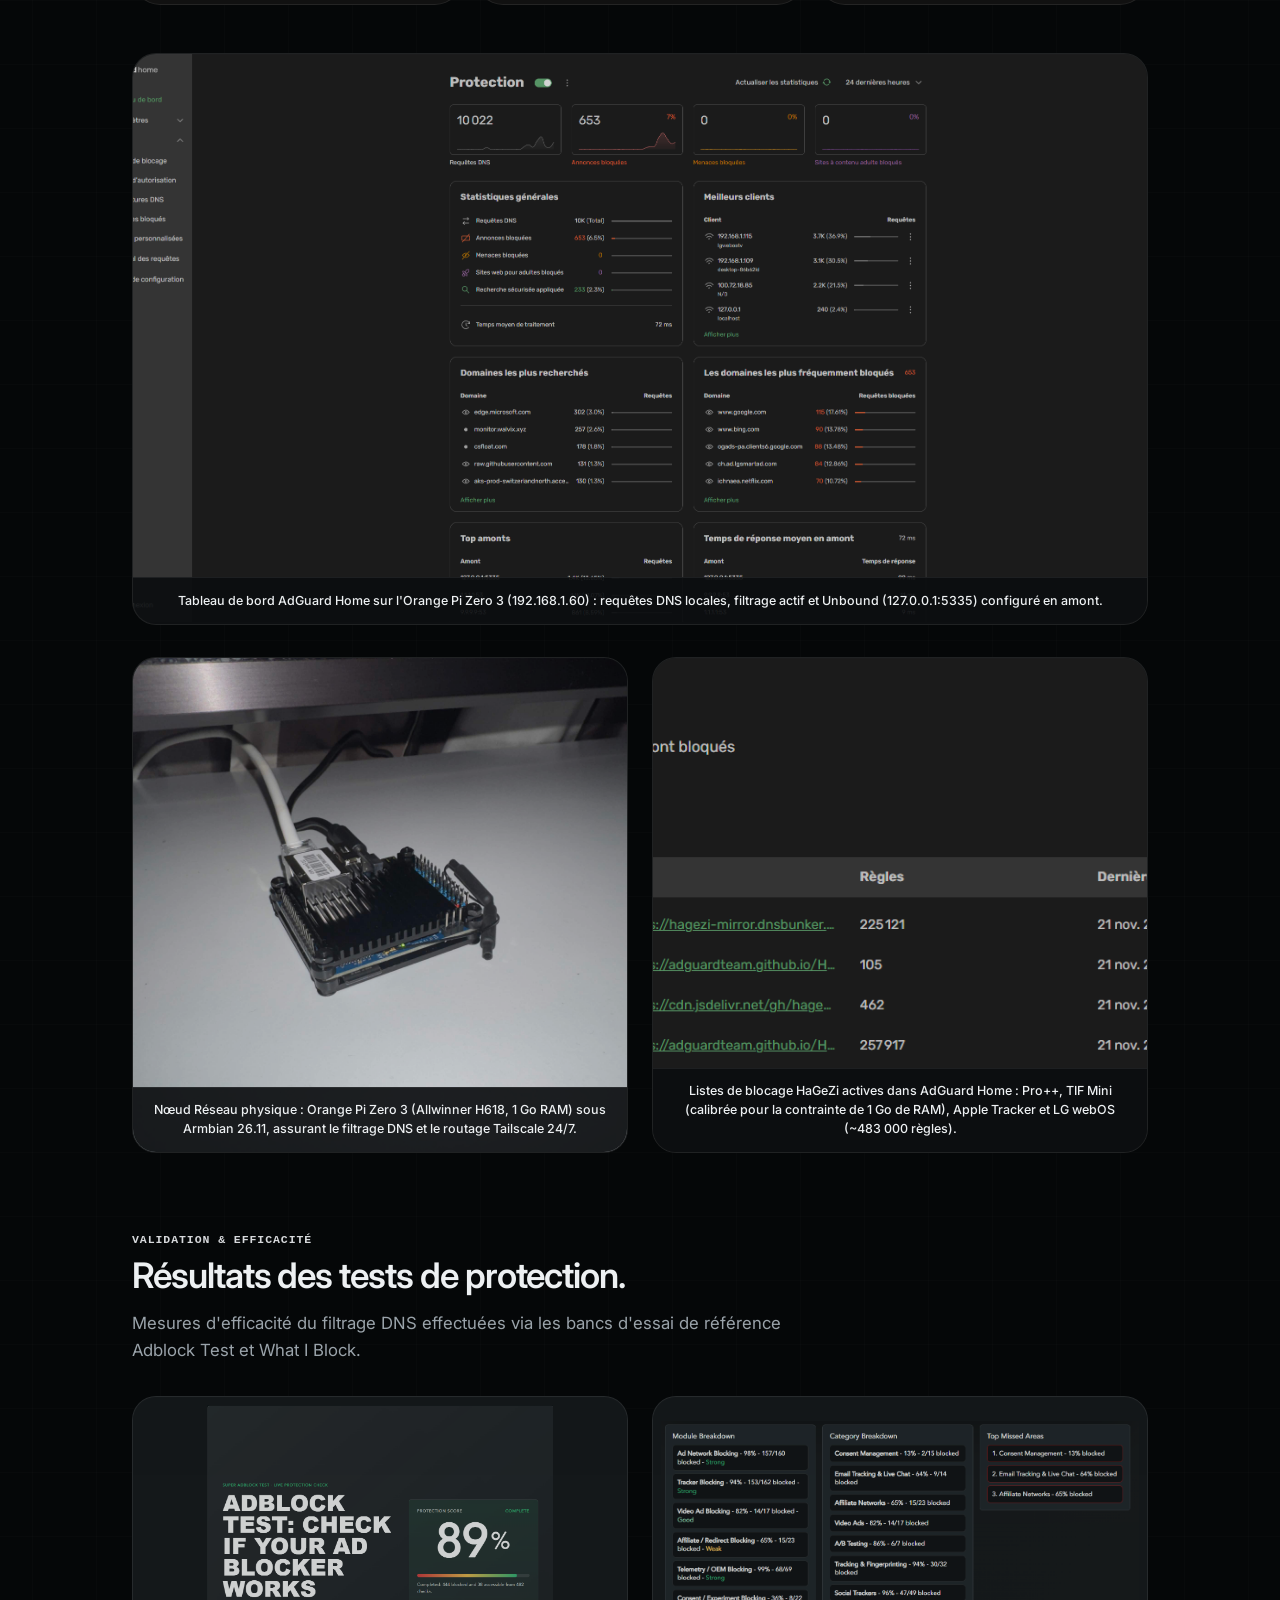
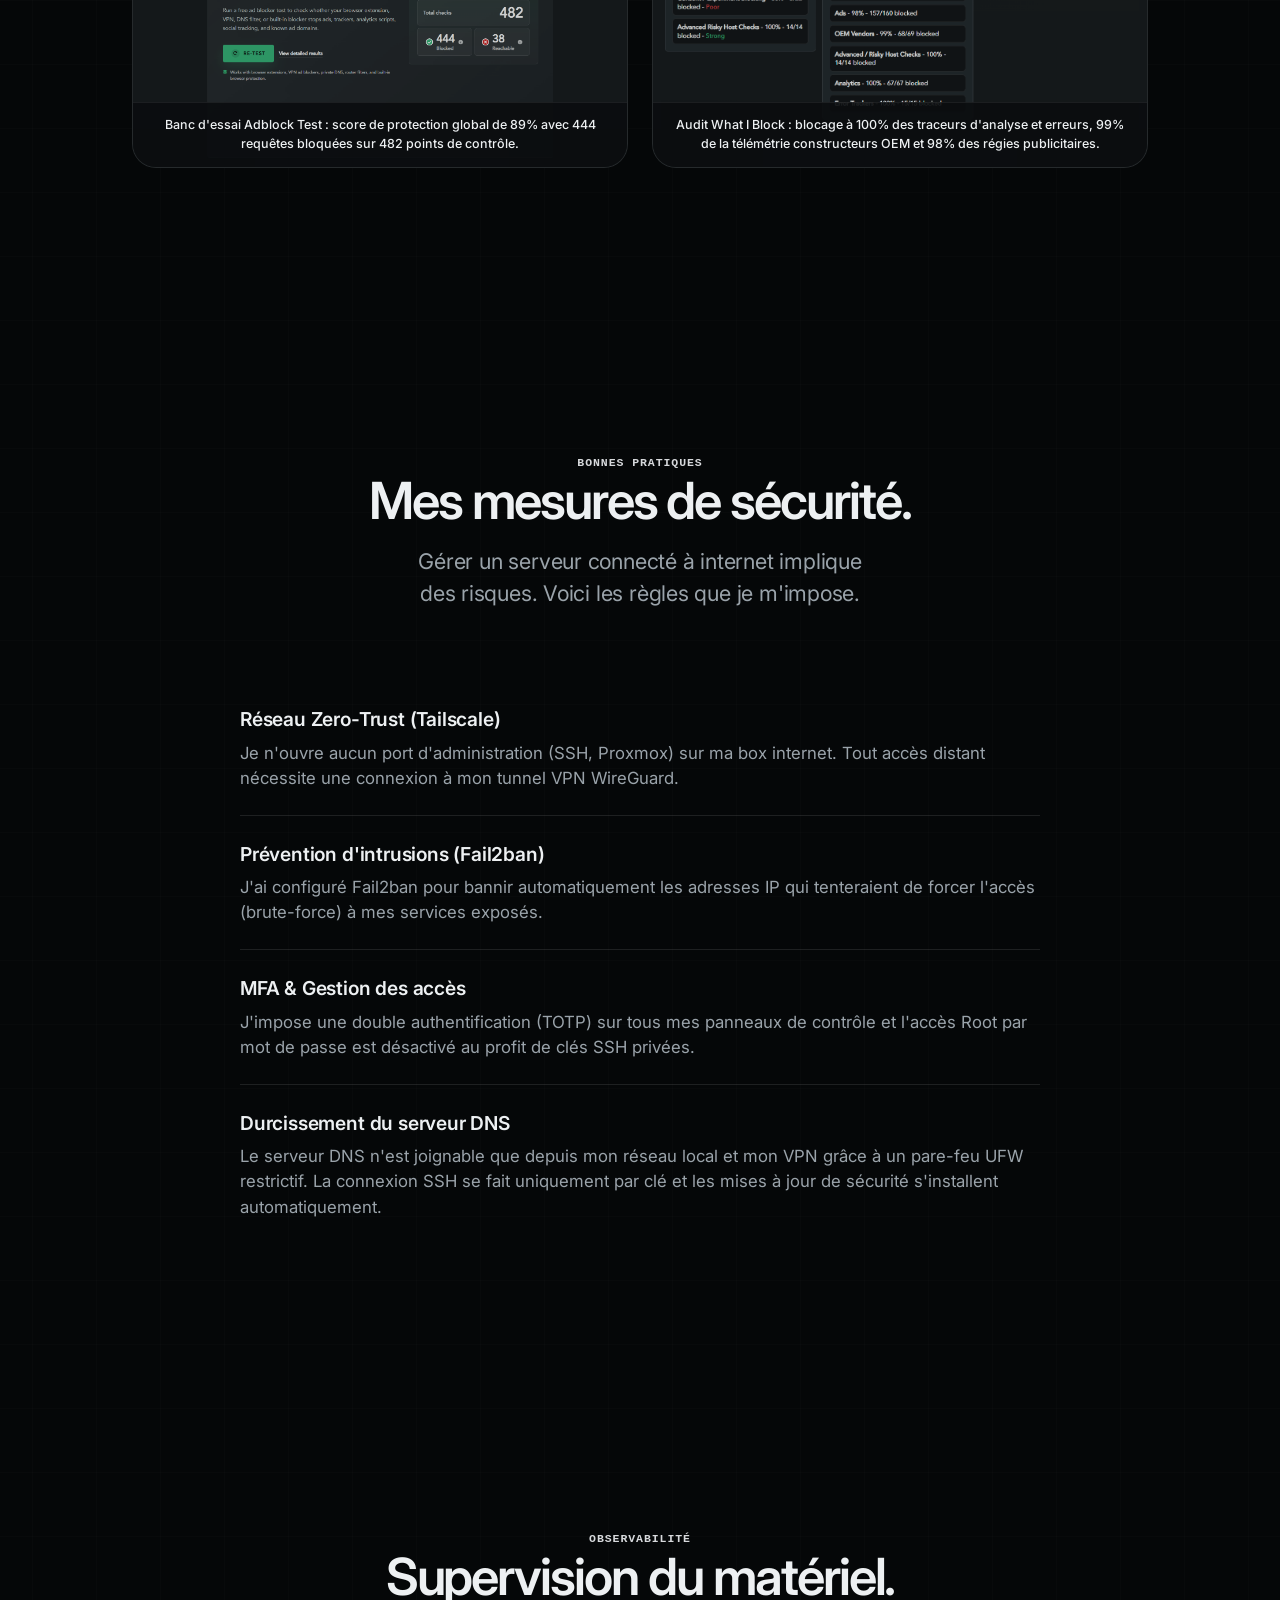
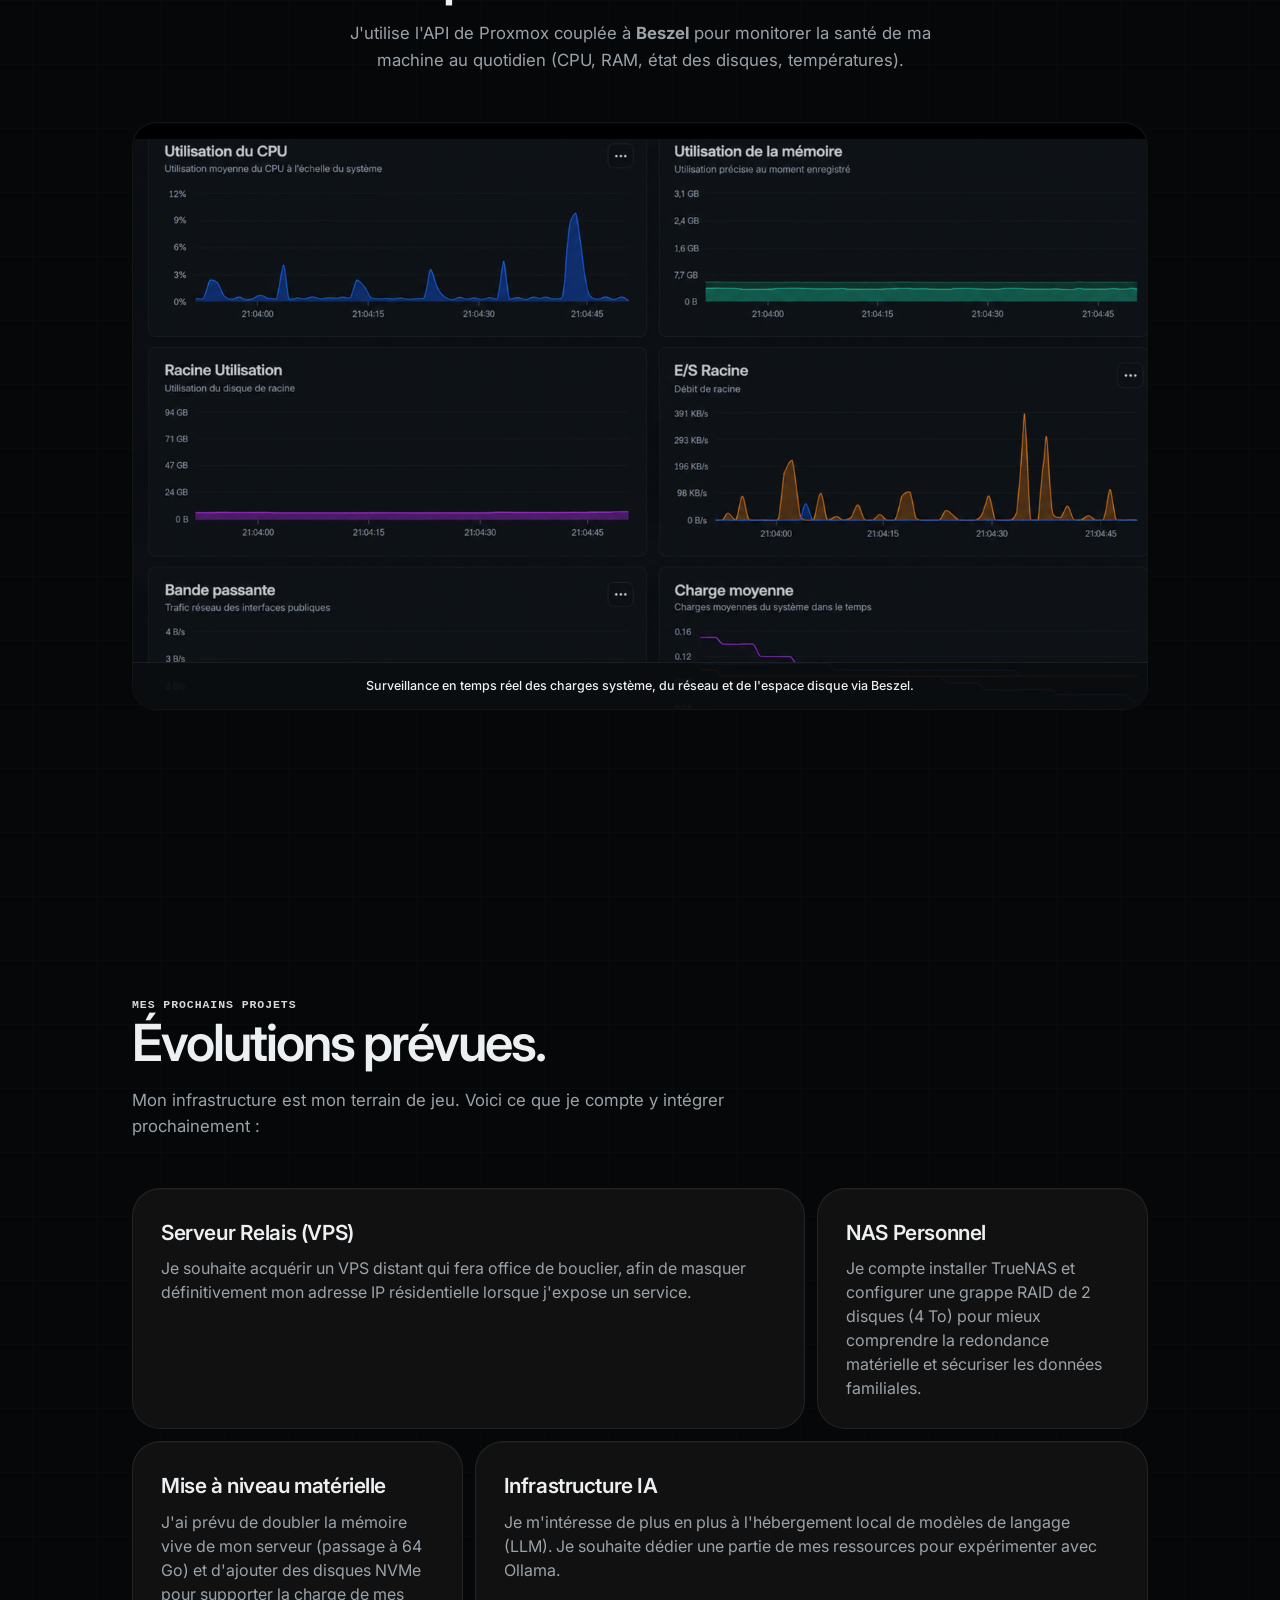
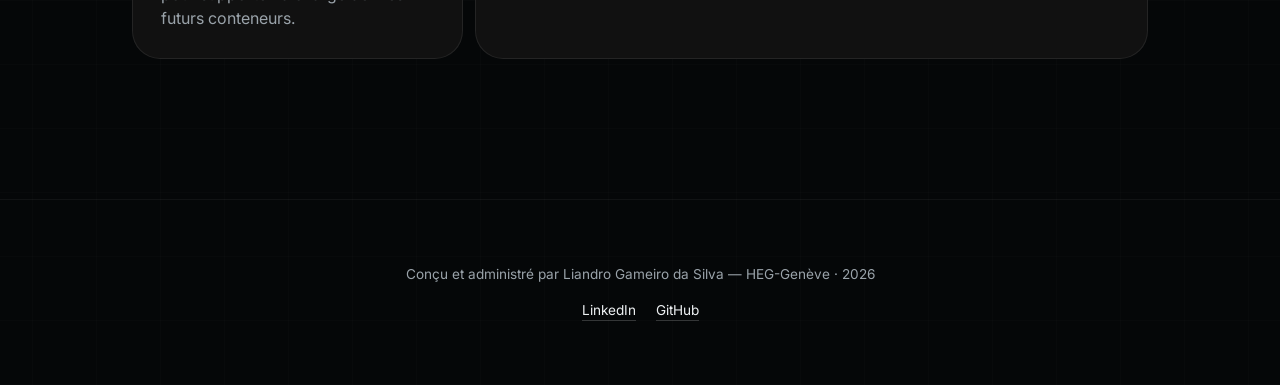
==== commit 80802f55: "1.55 - Image Update" ====
--- a/index.html
+++ b/index.html
@@ -137,11 +137,11 @@
     <!-- Nœud Proxmox : Matériel physique & Hyperviseur -->
     <div class="media-grid reveal delay-2">
       <div class="media-container aspect-square">
-        <img src="assets/images/miniPc/miniPc-picture.jpg" alt="Nœud physique Proxmox - Mini PC AMD Ryzen 7" id="img-minipc-alt" loading="lazy" decoding="async" data-i18n-alt="pve_hw_alt">
+        <img src="assets/images/mini-pc/minipc-hardware.jpg" alt="Nœud physique Proxmox - Mini PC AMD Ryzen 7" id="img-minipc-alt" loading="lazy" decoding="async" data-i18n-alt="pve_hw_alt">
         <div class="image-caption" data-i18n="pve_hw_caption">Nœud physique Proxmox : Mini PC AMD Ryzen 7 5700U (8c/16t, 32 Go RAM, 1 To SSD NVMe), compact et économe pour une virtualisation 24/7.</div>
       </div>
       <div class="media-container aspect-square">
-        <img src="assets/images/miniPc/pve_dashboard.png" alt="Tableau de bord de gestion Proxmox VE" id="img-pve-alt" loading="lazy" decoding="async" data-i18n-alt="pve_alt">
+        <img src="assets/images/mini-pc/pve-dashboard.png" alt="Tableau de bord de gestion Proxmox VE" id="img-pve-alt" loading="lazy" decoding="async" data-i18n-alt="pve_alt">
         <div class="image-caption" data-i18n="pve_caption">L'interface centrale de mon hyperviseur Proxmox VE : vue synthétique des ressources de l'hôte et orchestration des conteneurs LXC isolés.</div>
       </div>
     </div>
@@ -200,7 +200,7 @@
 
     <!-- Image NPM (Réseau) -->
     <div class="media-container npm-media reveal">
-      <img src="assets/images/miniPc/npm_dashboard.png" alt="Tableau de bord Nginx Proxy Manager" id="img-npm-alt" loading="lazy" decoding="async">
+      <img src="assets/images/mini-pc/npm-dashboard.png" alt="Tableau de bord Nginx Proxy Manager" id="img-npm-alt" loading="lazy" decoding="async">
       <div class="image-caption" data-i18n="npm_caption">Configuration de Nginx Proxy Manager : gestion du routage DNS et génération automatisée de certificats SSL Let's Encrypt.</div>
     </div>
   </section>
@@ -278,18 +278,18 @@
 
     <!-- Tableau de bord AdGuard Home -->
     <div class="media-container reveal delay-1">
-      <img src="assets/images/orangePiZero3/adguard_home.png" alt="Tableau de bord AdGuard Home en production" id="img-adguard-alt" loading="lazy" decoding="async" data-i18n-alt="dns_adguard_alt">
+      <img src="assets/images/orange-pi-zero-3/adguard-home-dashboard.png" alt="Tableau de bord AdGuard Home en production" id="img-adguard-alt" loading="lazy" decoding="async" data-i18n-alt="dns_adguard_alt">
       <div class="image-caption" data-i18n="dns_adguard_caption">Tableau de bord AdGuard Home sur l'Orange Pi Zero 3 (192.168.1.60) : requêtes DNS locales, filtrage actif et Unbound (127.0.0.1:5335) configuré en amont.</div>
     </div>
 
     <!-- Nœud Orange Pi : Matériel & Listes HaGeZi -->
     <div class="media-grid reveal delay-2">
       <div class="media-container aspect-square">
-        <img src="assets/images/orangePiZero3/orangePi-pictures.jpg" alt="Nœud Réseau physique - Orange Pi Zero 3" id="img-opi-alt" loading="lazy" decoding="async" data-i18n-alt="dns_opi_alt">
+        <img src="assets/images/orange-pi-zero-3/orangepi-hardware.jpg" alt="Nœud Réseau physique - Orange Pi Zero 3" id="img-opi-alt" loading="lazy" decoding="async" data-i18n-alt="dns_opi_alt">
         <div class="image-caption" data-i18n="dns_opi_caption">Nœud Réseau physique : Orange Pi Zero 3 (Allwinner H618, 1 Go RAM) sous Armbian 26.11, assurant le filtrage DNS et le routage Tailscale 24/7.</div>
       </div>
       <div class="media-container aspect-square">
-        <img src="assets/images/orangePiZero3/filter_block_lst.png" alt="Listes de blocage HaGeZi dans AdGuard Home" id="img-filter-alt" loading="lazy" decoding="async" data-i18n-alt="dns_filter_alt">
+        <img src="assets/images/orange-pi-zero-3/adguard-filter-lists.png" alt="Listes de blocage HaGeZi dans AdGuard Home" id="img-filter-alt" loading="lazy" decoding="async" data-i18n-alt="dns_filter_alt">
         <div class="image-caption" data-i18n="dns_filter_caption">Listes de blocage HaGeZi actives dans AdGuard Home : Pro++, TIF Mini (calibrée pour la contrainte de 1 Go de RAM), Apple Tracker et LG webOS (~483 000 règles).</div>
       </div>
     </div>
@@ -303,11 +303,11 @@
 
     <div class="media-grid reveal delay-1">
       <div class="media-container benchmark-media aspect-4-3">
-        <img src="assets/images/orangePiZero3/scoreBlock.png" alt="Banc d'essai Adblock Test - Score 89%" id="img-adblock-test-alt" loading="lazy" decoding="async" data-i18n-alt="dns_score_alt">
+        <img src="assets/images/orange-pi-zero-3/adblock-test-score.png" alt="Banc d'essai Adblock Test - Score 89%" id="img-adblock-test-alt" loading="lazy" decoding="async" data-i18n-alt="dns_score_alt">
         <div class="image-caption" data-i18n="dns_score_caption">Banc d'essai Adblock Test : score de protection global de 89% avec 444 requêtes bloquées sur 482 points de contrôle.</div>
       </div>
       <div class="media-container benchmark-media aspect-4-3">
-        <img src="assets/images/orangePiZero3/WhatIBlock_scoreBlock.png" alt="Audit What I Block par catégorie" id="img-whatiblock-alt" loading="lazy" decoding="async" data-i18n-alt="dns_whatiblock_alt">
+        <img src="assets/images/orange-pi-zero-3/whatiblock-test-score.png" alt="Audit What I Block par catégorie" id="img-whatiblock-alt" loading="lazy" decoding="async" data-i18n-alt="dns_whatiblock_alt">
         <div class="image-caption" data-i18n="dns_whatiblock_caption">Audit What I Block : blocage à 100% des traceurs d'analyse et erreurs, 99% de la télémétrie constructeurs OEM et 98% des régies publicitaires.</div>
       </div>
     </div>
@@ -351,7 +351,7 @@
 
     <!-- Image Beszel -->
     <div class="media-container monitoring-media reveal delay-1">
-      <img src="assets/images/miniPc/monitor_dashboard.png" alt="Tableau de bord de monitoring Beszel" id="img-beszel-alt" loading="lazy" decoding="async">
+      <img src="assets/images/mini-pc/beszel-dashboard.png" alt="Tableau de bord de monitoring Beszel" id="img-beszel-alt" loading="lazy" decoding="async">
       <div class="image-caption" data-i18n="mon_caption">Surveillance en temps réel des charges système, du réseau et de l'espace disque via Beszel.</div>
     </div>
   </section>
